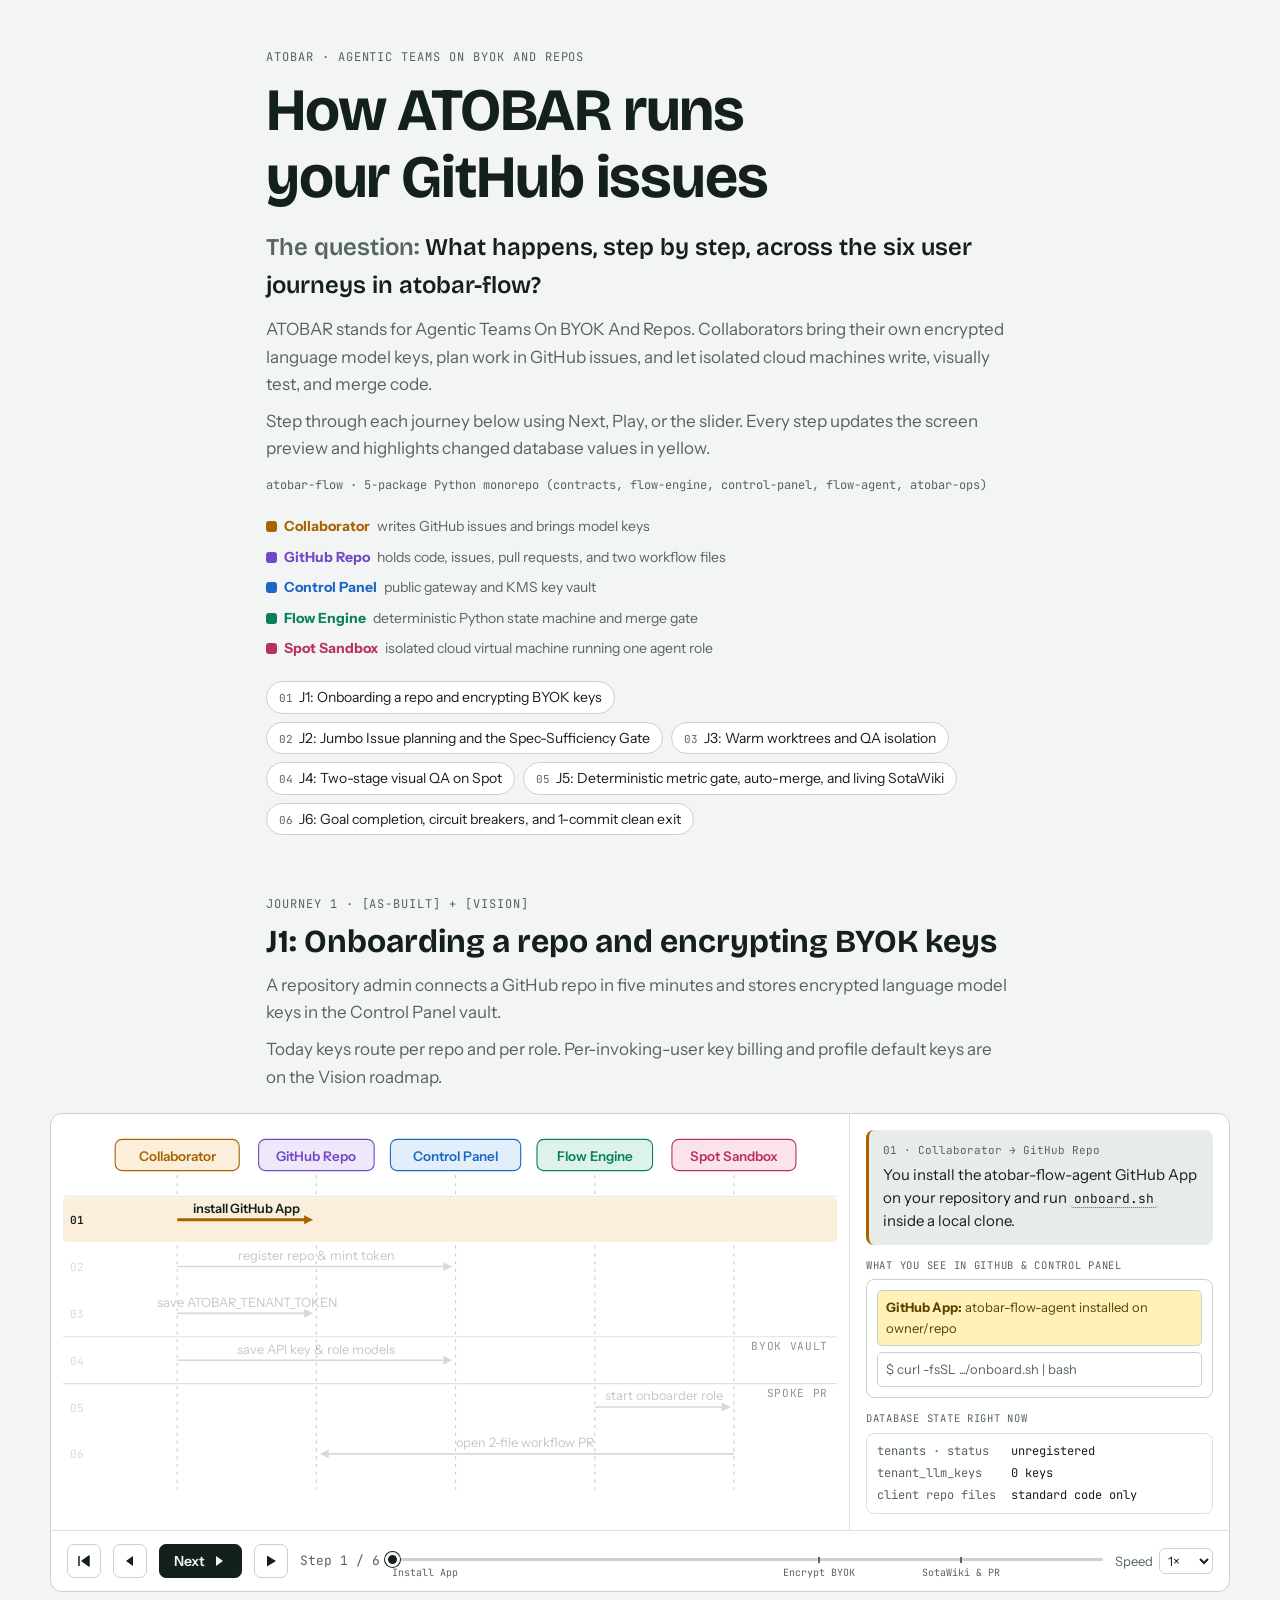
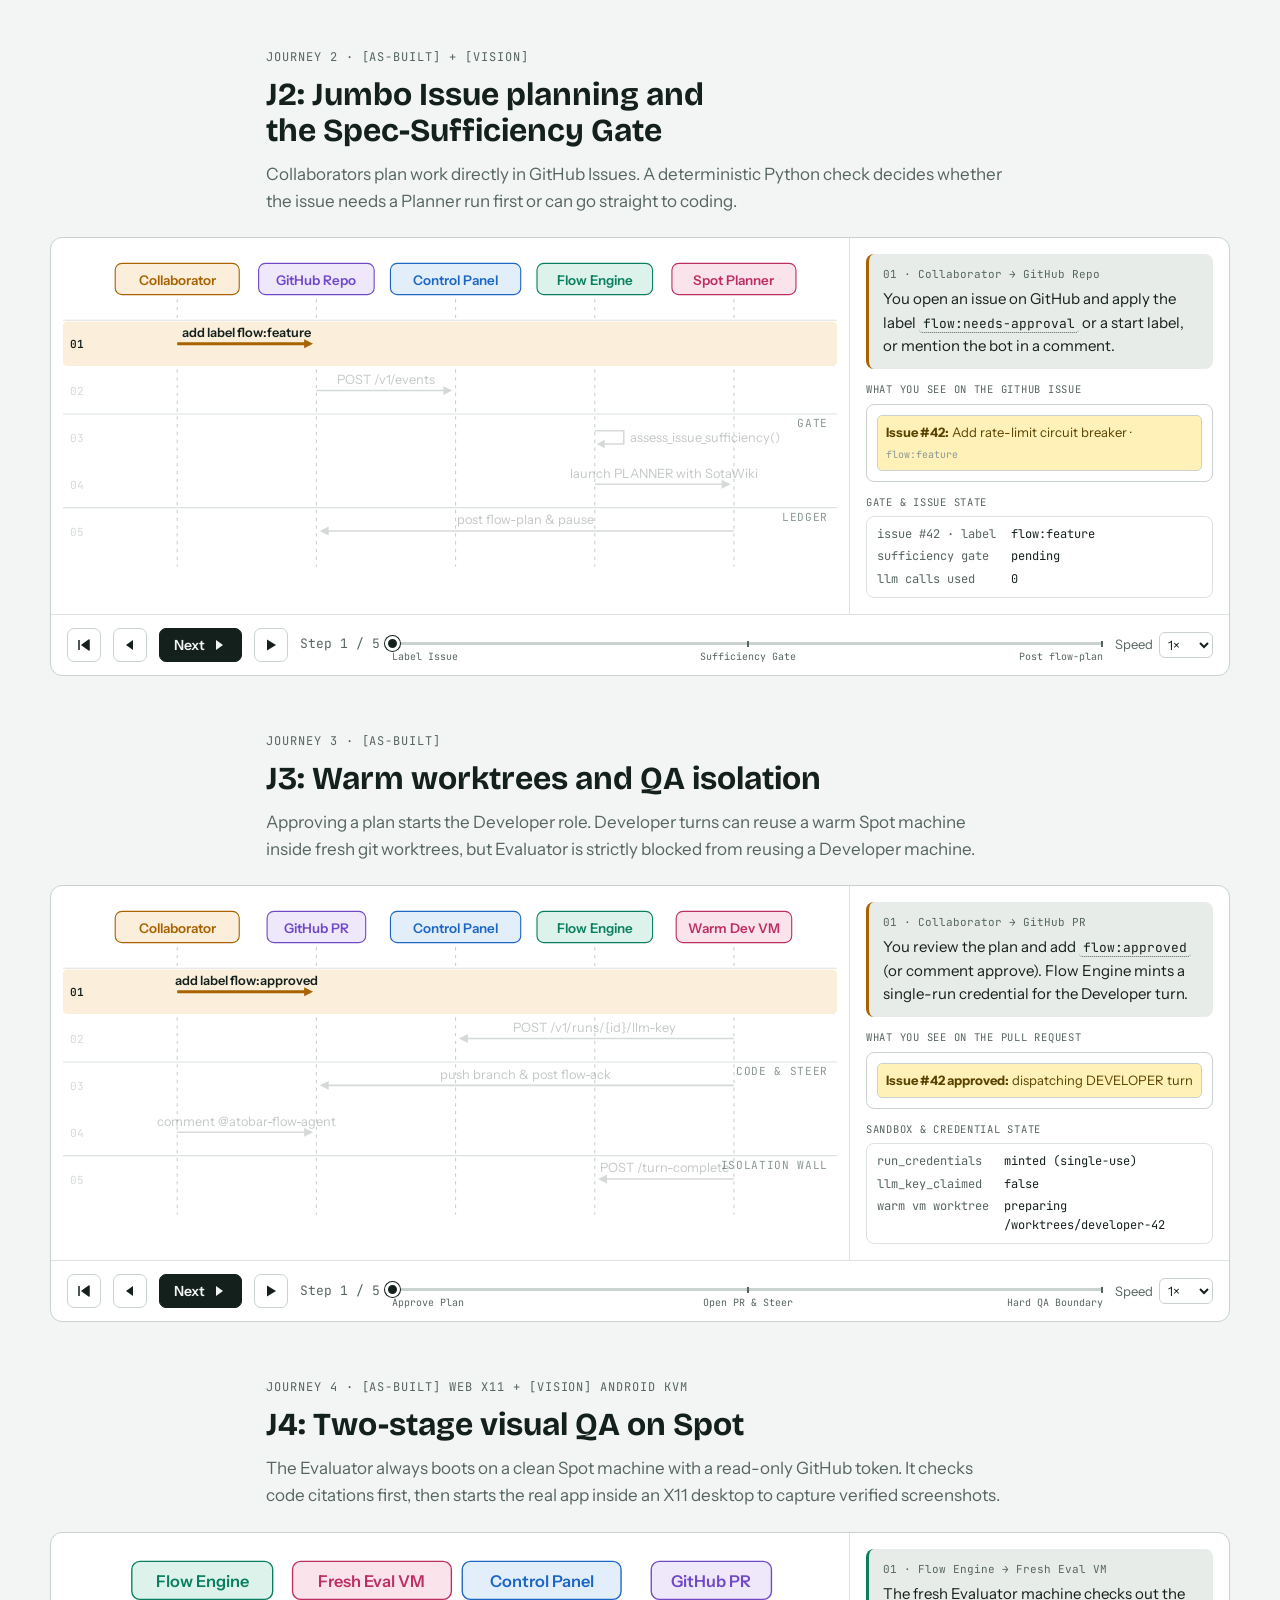
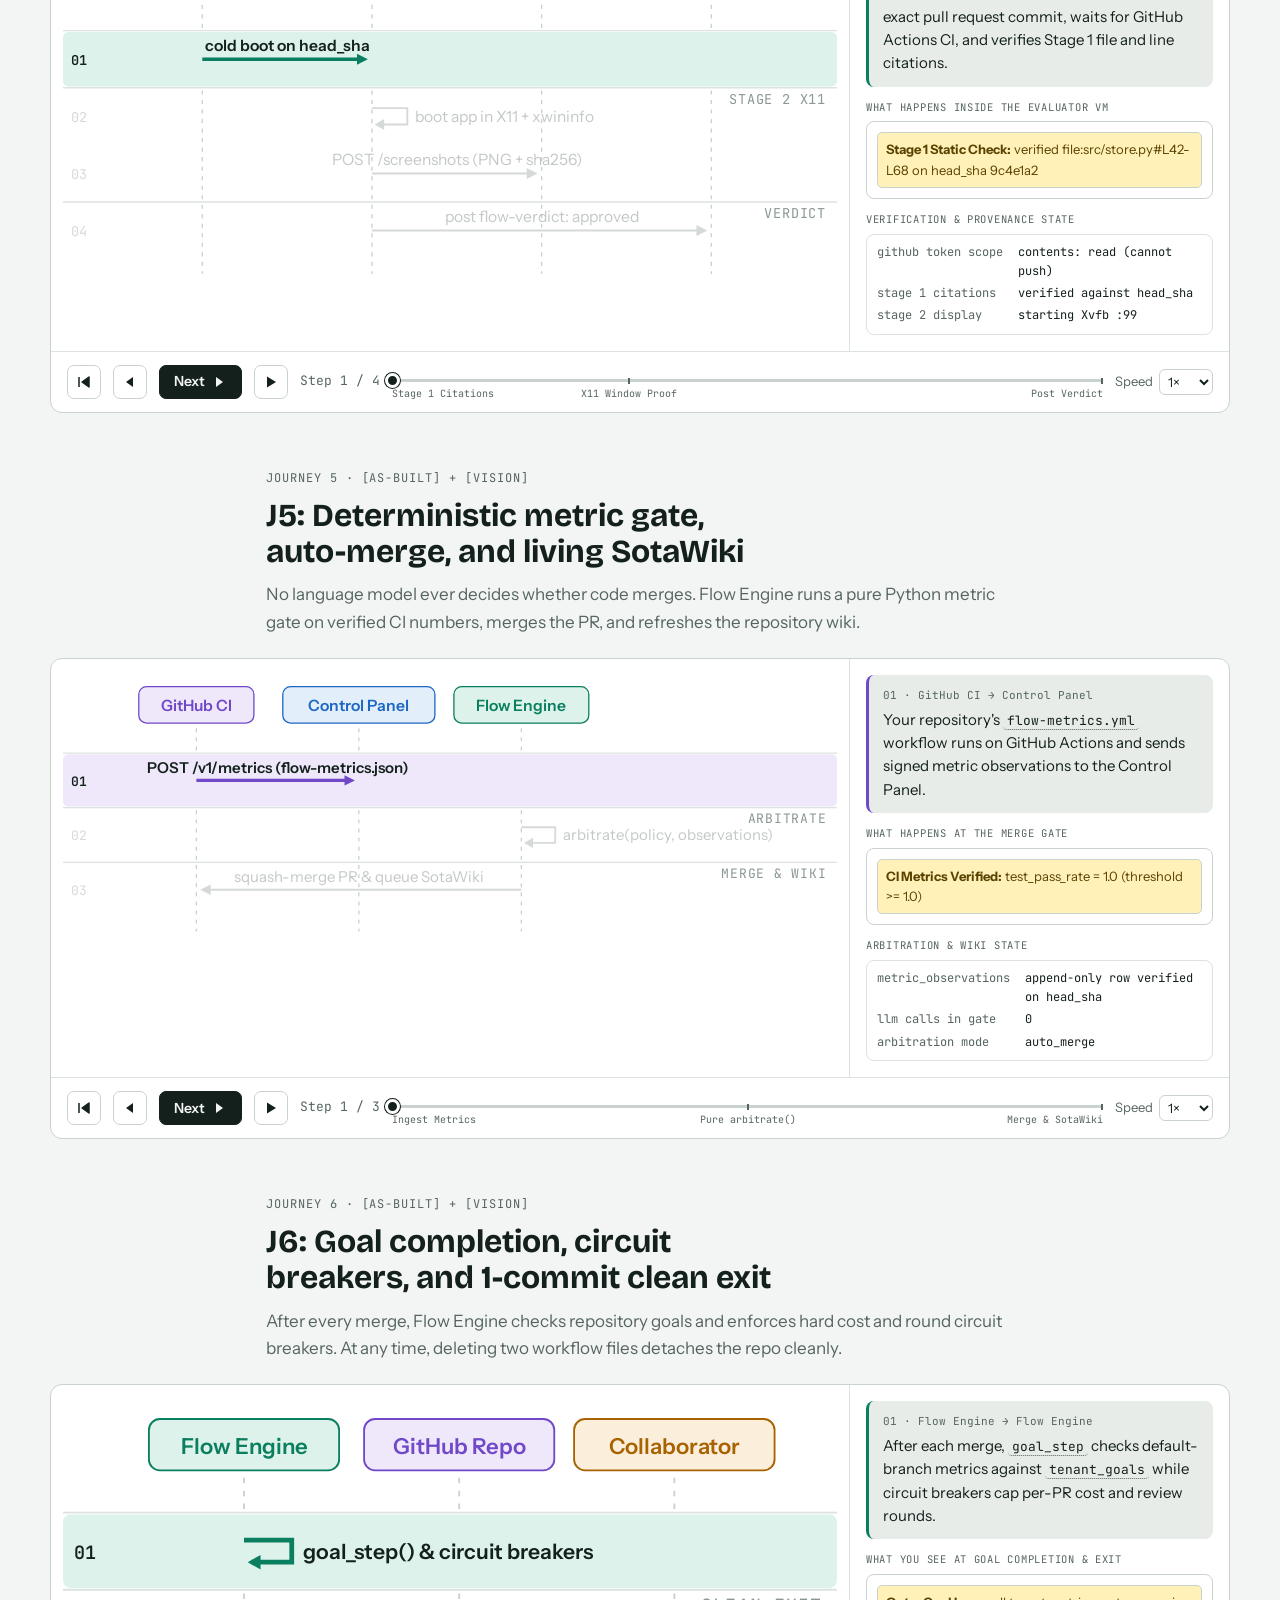
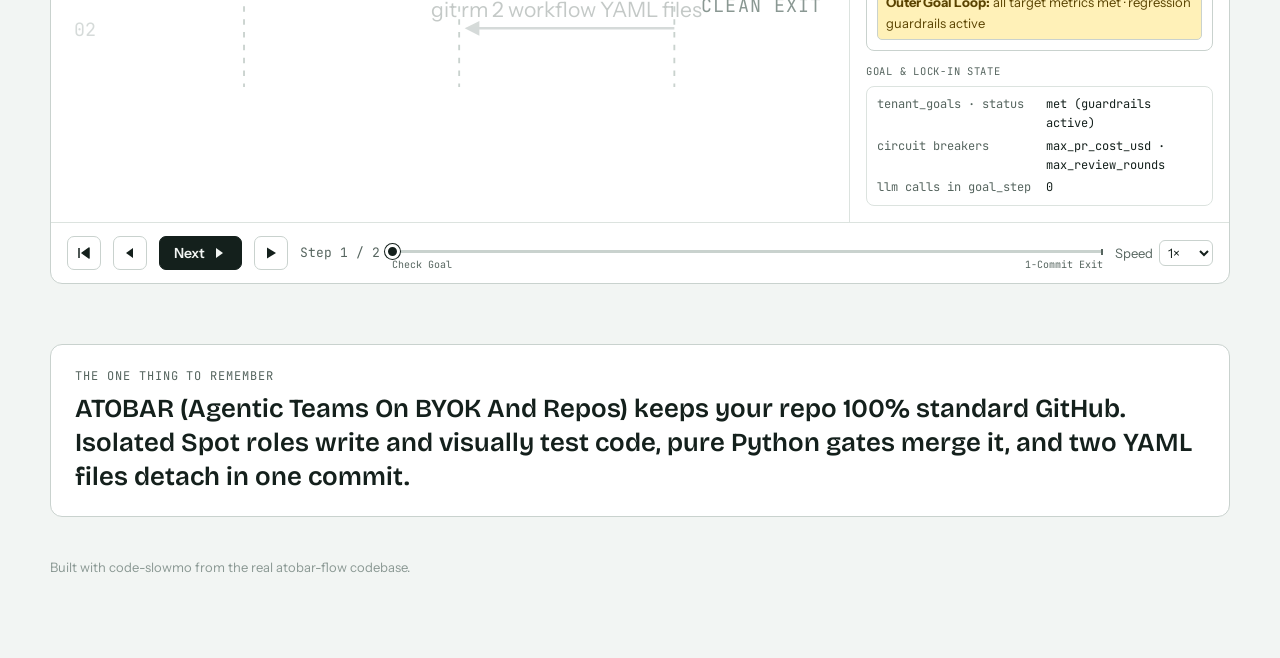
==== explainers/user-journeys.html @ e9f34e48 "Publish ATOBAR single-column website and interactive code-slowmo user journeys" ====
<!doctype html>
<html lang="en">
<head>
<meta charset="utf-8">
<meta name="viewport" content="width=device-width, initial-scale=1, viewport-fit=cover">
<title>How ATOBAR runs your GitHub issues</title>
<link rel="preconnect" href="https://fonts.googleapis.com">
<link rel="preconnect" href="https://fonts.gstatic.com" crossorigin>
<link rel="stylesheet" href="https://fonts.googleapis.com/css2?family=Bricolage+Grotesque:opsz,wght@12..96,600;12..96,700&family=Instrument+Sans:wght@400;500;600&family=JetBrains+Mono:wght@400;500&display=swap">
<style>
/* code-slowmo page template. Do not edit per page: pages are built from a JSON data file by scripts/build.py. */
:root{
  --bg:#F2F5F3; --surface:#FFFFFF; --surface-2:#E7ECE9; --line:#C9D2CE; --line-soft:#DCE3DF;
  --ink:#14201C; --muted:#56655F; --faint:#8A9893;
  --r1:#A86200; --r2:#7148C8; --r3:#1C66C4; --r4:#0A7F60; --r5:#BC2F63; --r0:#56655F;
  --r1-bg:#FBEFDC; --r2-bg:#EEE8FA; --r3-bg:#E3EEFB; --r4-bg:#DDF2EA; --r5-bg:#FAE3EB; --r0-bg:#E7ECE9;
  --hot:#FFF1B8; --hot-ink:#5A4300; --code-bg:#FAFBFA; --good:#0A7F60; --good-bg:#DDF2EA; --bad:#BC2F63; --bad-bg:#FAE3EB;
  --display:"Bricolage Grotesque", "Avenir Next", "Segoe UI", sans-serif;
  --sans:"Instrument Sans", -apple-system, "Segoe UI", Roboto, sans-serif;
  --mono:"JetBrains Mono", ui-monospace, "SF Mono", Menlo, Consolas, monospace;
  color-scheme: light;
}
@media (prefers-color-scheme: dark){
  :root:not([data-theme="light"]){
    --bg:#0E1412; --surface:#151D1A; --surface-2:#1C2622; --line:#2D3A35; --line-soft:#232E2A;
    --ink:#E2EAE6; --muted:#97A7A0; --faint:#6A7A74;
    --r1:#F0A23A; --r2:#A88BF2; --r3:#5EA3F3; --r4:#3DC79D; --r5:#F0729E; --r0:#97A7A0;
    --r1-bg:#33260F; --r2-bg:#261E3B; --r3-bg:#14263C; --r4-bg:#10302A; --r5-bg:#3A1826; --r0-bg:#1C2622;
    --hot:#4A3E0E; --hot-ink:#FFE38A; --code-bg:#121916; --good:#3DC79D; --good-bg:#10302A; --bad:#F0729E; --bad-bg:#3A1826;
    color-scheme: dark;
  }
}
:root[data-theme="dark"]{
  --bg:#0E1412; --surface:#151D1A; --surface-2:#1C2622; --line:#2D3A35; --line-soft:#232E2A;
  --ink:#E2EAE6; --muted:#97A7A0; --faint:#6A7A74;
  --r1:#F0A23A; --r2:#A88BF2; --r3:#5EA3F3; --r4:#3DC79D; --r5:#F0729E; --r0:#97A7A0;
  --r1-bg:#33260F; --r2-bg:#261E3B; --r3-bg:#14263C; --r4-bg:#10302A; --r5-bg:#3A1826; --r0-bg:#1C2622;
  --hot:#4A3E0E; --hot-ink:#FFE38A; --code-bg:#121916; --good:#3DC79D; --good-bg:#10302A; --bad:#F0729E; --bad-bg:#3A1826;
  color-scheme: dark;
}
*{box-sizing:border-box}
html,body{margin:0}
body{background:var(--bg); color:var(--ink); font-family:var(--sans); font-size:16px; line-height:1.6;
  padding-left:max(16px, env(safe-area-inset-left, 0px)); padding-right:max(16px, env(safe-area-inset-right, 0px)); padding-block:0 80px}
a{color:var(--r3)}
code{font-family:var(--mono); font-size:.86em; background:var(--surface-2); border-radius:4px; padding:0 4px}
code.term{border-bottom:1.5px dotted var(--muted); cursor:help}
h1,h2,h3,h4{font-family:var(--display); text-wrap:balance; margin:0; line-height:1.12}
h2{font-size:clamp(24px,3vw,32px); font-weight:700}
p{margin:0}
button{font:inherit; color:inherit}
:focus-visible{outline:2px solid var(--r3); outline-offset:2px}
[hidden]{display:none!important}
.col{max-width:68ch; margin-inline:auto}
.stage{max-width:1180px; margin-inline:auto}
section.sec{padding-block:52px 4px}
.eyebrow{font-family:var(--mono); font-size:12px; letter-spacing:.08em; text-transform:uppercase; color:var(--muted); margin-bottom:10px}
.lede{color:var(--muted); font-size:17px; margin-top:12px}
.lede p+p{margin-top:10px}

/* header */
header.top{padding-block:48px 8px}
h1{font-size:clamp(34px,6vw,60px); font-weight:700; letter-spacing:-.02em}
.question{font-family:var(--display); font-size:clamp(19px,2.4vw,24px); font-weight:600; margin-top:16px; color:var(--ink)}
.question::before{content:"The question: "; color:var(--muted); font-weight:600}
.subject{font-family:var(--mono); font-size:12px; color:var(--muted); margin-top:14px}
.legend{display:flex; flex-wrap:wrap; gap:8px 18px; margin-top:20px; font-size:14px}
.legend span{display:inline-flex; gap:7px; align-items:baseline}
.legend i{width:11px; height:11px; border-radius:3px; background:var(--c); transform:translateY(1px)}
.legend b{color:var(--c)} .legend em{font-style:normal; color:var(--muted)}
.toc{display:flex; flex-wrap:wrap; gap:8px; margin-top:22px}
.toc a{font-size:14px; text-decoration:none; color:var(--ink); border:1px solid var(--line); border-radius:999px; padding:4px 12px; background:var(--surface)}
.toc a:hover{border-color:var(--ink)}
.toc a span{font-family:var(--mono); font-size:11px; color:var(--muted); margin-right:6px}

/* role chips in prose: <span class="role" data-role="id">text</span> */
.role{font-weight:600; border-radius:4px; padding:0 4px; color:var(--c); background:var(--cbg)}

/* tooltip for explained code terms */
#tip{position:fixed; z-index:50; max-width:300px; background:var(--ink); color:var(--bg); font-size:13.5px; line-height:1.45; border-radius:8px; padding:8px 10px; pointer-events:none; box-shadow:0 6px 24px rgba(0,0,0,.2)}
#tip b{font-family:var(--mono); font-weight:500; display:block; font-size:12px; opacity:.75; margin-bottom:2px}

/* demo frame */
.demo{background:var(--surface); border:1px solid var(--line); border-radius:12px; margin-top:22px; overflow:hidden}
.demo-head{display:flex; flex-wrap:wrap; gap:10px 18px; align-items:center; justify-content:space-between; padding:10px 16px; border-bottom:1px solid var(--line-soft)}
.demo-head .t{font-family:var(--mono); font-size:12px; color:var(--muted)}
.seg{display:inline-flex; border:1px solid var(--line); border-radius:7px; overflow:hidden}
.seg button{background:none; border:0; padding:6px 12px; font-size:13px; cursor:pointer; color:var(--muted)}
.seg button[aria-pressed="true"]{background:var(--ink); color:var(--bg)}
.scroll-x{overflow-x:auto}

/* transport */
.transport{display:flex; flex-wrap:wrap; align-items:center; gap:8px 12px; padding:12px 16px; border-top:1px solid var(--line-soft)}
.tbtn{display:inline-grid; place-items:center; width:34px; height:34px; border:1px solid var(--line); border-radius:7px; background:var(--surface); cursor:pointer}
.tbtn:hover{border-color:var(--ink)}
.tbtn svg{width:16px; height:16px}
.tbtn.primary{background:var(--ink); color:var(--bg); border-color:var(--ink); width:auto; padding:0 14px; gap:6px; grid-auto-flow:column; font-size:14px; font-weight:600}
.count{font-family:var(--mono); font-size:13px; color:var(--muted); font-variant-numeric:tabular-nums; min-width:6em}
.scrub{position:relative; flex:1 1 220px; height:36px; min-width:160px}
.scrub input{position:absolute; inset:0; width:100%; margin:0; opacity:0; cursor:pointer; z-index:2}
.scrub .track{position:absolute; left:0; right:0; top:15px; height:3px; border-radius:2px; background:var(--line)}
.scrub .fill{position:absolute; left:0; top:15px; height:3px; border-radius:2px; background:var(--ink)}
.scrub .knob{position:absolute; top:9px; width:15px; height:15px; margin-left:-7px; border-radius:50%; background:var(--ink); border:3px solid var(--surface); box-shadow:0 0 0 1px var(--ink)}
.scrub input:focus-visible ~ .knob{box-shadow:0 0 0 3px var(--r3)}
.scrub .tick{position:absolute; top:22px; transform:translateX(-50%); font-family:var(--mono); font-size:10px; color:var(--muted); white-space:nowrap}
.scrub .tick::before{content:""; position:absolute; left:50%; top:-8px; width:2px; height:6px; background:var(--muted); margin-left:-1px}
.scrub .tick.first{transform:none} .scrub .tick.first::before{left:1px}
.scrub .tick.last{transform:translateX(-100%)} .scrub .tick.last::before{left:auto; right:0}
.speed{font-size:13px; color:var(--muted); display:flex; gap:6px; align-items:center}
.speed select{font:inherit; color:var(--ink); background:var(--surface); border:1px solid var(--line); border-radius:6px; padding:3px 4px}

/* side panels / narration */
.side{padding:16px; display:flex; flex-direction:column; gap:12px; min-width:0}
.side .k,.blk .k{font-family:var(--mono); font-size:10.5px; text-transform:uppercase; letter-spacing:.07em; color:var(--muted)}
.side h4{font-size:20px; font-weight:600}
.side p{font-size:15px; line-height:1.55}
.side .path{font-family:var(--mono); font-size:12px; color:var(--muted); word-break:break-all}
.side ul{margin:0; padding-left:18px; font-size:14px; color:var(--muted)}
.say{border-radius:8px; padding:12px 14px; background:var(--surface-2); font-size:15px; line-height:1.55; border-left:3px solid var(--c, var(--line))}
.say .stepn{font-family:var(--mono); font-size:11px; color:var(--muted); display:block; margin-bottom:4px}

/* screen (agent-written mini UI) and state readout */
.screen{border:1px solid var(--line); border-radius:8px; background:var(--surface); padding:10px; font-size:13px; overflow:auto}
.screen-label{font-family:var(--mono); font-size:10.5px; text-transform:uppercase; letter-spacing:.07em; color:var(--muted); margin-bottom:6px}
.scr-row{display:flex; gap:8px; align-items:stretch} .scr-col{display:flex; flex-direction:column; gap:6px; min-width:0}
.scr-box{border:1px solid var(--line); border-radius:5px; padding:6px 8px; background:var(--surface)}
.scr-muted{color:var(--muted)} .scr-hot{background:var(--hot); color:var(--hot-ink)} .scr-sel{box-shadow:0 0 0 2px var(--r3)}
.scr-ghost{opacity:.4; border-style:dashed} .scr-off{opacity:.45; filter:grayscale(1)} .scr-line{height:3px; border-radius:2px; background:var(--r3)}
.scr-tag{font-family:var(--mono); font-size:10px; color:var(--faint)}
.state{display:grid; grid-template-columns:auto minmax(0,1fr); gap:3px 12px; font-family:var(--mono); font-size:12px; border:1px solid var(--line-soft); border-radius:8px; padding:8px 10px; background:var(--surface)}
.state .sk{color:var(--muted)} .state .sv{word-break:break-word; border-radius:3px; padding:0 3px}
.chg{background:var(--hot); color:var(--hot-ink)}

/* glossary */
.gloss{display:grid; grid-template-columns:repeat(auto-fill,minmax(240px,1fr)); gap:12px; margin-top:22px}
.gcard{background:var(--surface); border:1px solid var(--line); border-radius:10px; padding:14px 16px; display:flex; flex-direction:column; gap:6px}
.gcard b{font-family:var(--display); font-size:18px; font-weight:600}
.gcard .code{font-family:var(--mono); font-size:12px; color:var(--muted)}
.gcard p{font-size:14.5px}
.gcard .ex{font-size:13.5px; color:var(--muted); border-top:1px dashed var(--line); padding-top:6px}

/* map */
.map-wrap{display:grid; grid-template-columns:minmax(0,1fr) 300px}
@media (max-width:900px){ .map-wrap{grid-template-columns:1fr} .map-wrap .side{border-top:1px solid var(--line-soft)} }
@media (min-width:901px){ .map-wrap .side{border-left:1px solid var(--line-soft)} }
.map{padding:12px; min-width:0}
.map svg{display:block; width:100%; min-width:620px; height:auto; font-family:var(--sans)}
.area rect{fill:var(--surface-2); stroke:var(--line)}
.area .al{font-family:var(--mono); font-size:11px; fill:var(--muted); letter-spacing:.05em; text-transform:uppercase}
.area .ab{font-family:var(--display); font-size:21px; font-weight:600; fill:var(--ink)}
.area .as{font-size:12.5px; fill:var(--muted)}
.mode-areas .area{cursor:pointer} .mode-areas .area:hover rect{stroke:var(--ink)}
.mode-parts .area .ab,.mode-parts .area .as{display:none} .mode-areas .area .al{display:none}
.mode-areas .part,.mode-areas .link{display:none} .mode-parts .alink{display:none}
.part{cursor:pointer}
.part rect{fill:var(--surface); stroke:var(--c); stroke-width:1.5}
.part text{fill:var(--ink); font-size:13px; font-weight:600}
.part text.s{fill:var(--muted); font-size:11px; font-weight:400; font-family:var(--mono)}
.part:hover rect,.part.on rect{fill:var(--cbg); stroke-width:2.5}
.link path{fill:none; stroke:var(--faint); stroke-width:1.4}
.link polygon{fill:var(--faint)}
.link text,.alink text{font-size:11px; fill:var(--muted); paint-order:stroke; stroke:var(--surface); stroke-width:4px; stroke-linejoin:round}
.alink text{font-size:12px; fill:var(--ink)}
.alink path{fill:none; stroke:var(--muted); stroke-width:1.8} .alink polygon{fill:var(--muted)}
.link.on path{stroke:var(--c); stroke-width:2.6} .link.on polygon{fill:var(--c)} .link.on text{fill:var(--ink); font-weight:600}
.dim .part:not(.on),.dim .link:not(.on){opacity:.2}
.badge circle{fill:var(--ink)} .badge text{fill:var(--bg); font-size:11px; font-weight:700; font-family:var(--mono)}

/* flow */
.flow-wrap{display:grid; grid-template-columns:minmax(0,1fr) 380px}
@media (max-width:1000px){ .flow-wrap{grid-template-columns:1fr} .flow-wrap .side{border-top:1px solid var(--line-soft)} }
@media (min-width:1001px){ .flow-wrap .side{border-left:1px solid var(--line-soft)} }
.flow{padding:12px; min-width:0}
.flow svg{display:block; width:100%; min-width:620px; height:auto; font-family:var(--sans)}
.lane-h rect{fill:var(--cbg); stroke:var(--c)} .lane-h text{font-size:12px; font-weight:600; fill:var(--c)}
.lifeline{stroke:var(--line); stroke-dasharray:3 4}
.msg{cursor:pointer}
.msg line,.msg path{stroke:var(--faint); stroke-width:1.4; fill:none} .msg polygon{fill:var(--faint)}
.msg text{font-size:11.5px; fill:var(--muted)} .msg .num{font-family:var(--mono); font-size:10px; fill:var(--faint)}
.msg .band{fill:transparent}
.msg.past line,.msg.past path{stroke:var(--muted)} .msg.past polygon{fill:var(--muted)} .msg.past text{fill:var(--ink)}
.msg.future{opacity:.35}
.msg.on line,.msg.on path{stroke:var(--c); stroke-width:2.6} .msg.on polygon{fill:var(--c)} .msg.on text{fill:var(--ink); font-weight:600} .msg.on .band{fill:var(--cbg)}
.phase{font-family:var(--mono); font-size:10px; fill:var(--faint); letter-spacing:.06em} .phase-line{stroke:var(--line-soft)}

/* trace */
.trace{display:grid; grid-template-columns:minmax(0,1.15fr) minmax(0,1fr)}
@media (max-width:1000px){ .trace{grid-template-columns:1fr} .codepane{border-bottom:1px solid var(--line-soft)} }
@media (min-width:1001px){ .codepane{border-right:1px solid var(--line-soft)} }
.codepane{min-width:0; display:flex; flex-direction:column}
.filetabs{display:flex; flex-wrap:wrap; gap:2px; padding:8px 8px 0; border-bottom:1px solid var(--line-soft); background:var(--surface-2)}
.filetab{font-family:var(--mono); font-size:11.5px; padding:6px 10px; border-radius:6px 6px 0 0; color:var(--muted); border:1px solid transparent; border-bottom:0; margin-bottom:-1px}
.filetab.on{background:var(--code-bg); color:var(--ink); border-color:var(--line-soft)}
.code{background:var(--code-bg); font-family:var(--mono); font-size:12.5px; line-height:1.65; overflow:auto; max-height:600px; padding-block:8px}
.ln{display:grid; grid-template-columns:22px 40px minmax(0,1fr); white-space:pre}
.ln .ar{color:var(--r3); text-align:center; font-size:11px} .ln .no{color:var(--faint); text-align:right; padding-right:12px; user-select:none} .ln .cd{padding-right:12px}
.ln.cur{background:var(--hot)} .ln.cur .cd{color:var(--hot-ink)} .ln.rng{background:color-mix(in srgb, var(--hot) 45%, transparent)}
.ln.dim .cd{opacity:.45}
.tk{color:var(--r2)} .ts{color:var(--r4)} .tc{color:var(--faint); font-style:italic} .tf{color:var(--r3)}
.callout{margin:4px 12px 8px 62px; font-family:var(--sans); font-size:14.5px; line-height:1.55; white-space:normal; background:var(--surface); border:1px solid var(--line); border-left:3px solid var(--r3); border-radius:6px; padding:10px 12px; color:var(--ink)}
.ask{margin-top:10px; padding-top:10px; border-top:1px dashed var(--line)}
.ask b{display:block; margin-bottom:8px}
.opts{display:flex; flex-wrap:wrap; gap:6px}
.opts button{border:1px solid var(--line); background:var(--surface-2); border-radius:6px; padding:5px 10px; font-size:13px; cursor:pointer}
.opts button:hover{border-color:var(--ink)}
.opts button.right{background:var(--good-bg); border-color:var(--good); color:var(--good)} .opts button.wrong{background:var(--bad-bg); border-color:var(--bad); color:var(--bad)}
.reveal{margin-top:8px; font-size:14px}
.statepane{display:flex; flex-direction:column; min-width:0}
.blk{padding:12px 16px; border-bottom:1px solid var(--line-soft); min-width:0}
.blk:last-child{border-bottom:0}
.blk .k{margin-bottom:8px; display:flex; justify-content:space-between; gap:8px}
.stack{display:flex; flex-direction:column-reverse; gap:3px}
.frame{font-family:var(--mono); font-size:12px; padding:4px 8px; border-radius:5px; border-left:3px solid var(--c); background:var(--surface-2); color:var(--muted); display:flex; justify-content:space-between; gap:8px}
.frame.top{background:var(--cbg); color:var(--ink); font-weight:500}
.frame small{color:var(--faint); font-size:10.5px; font-family:var(--sans); text-align:right}
.vars{display:grid; grid-template-columns:auto minmax(0,1fr); gap:3px 12px; font-family:var(--mono); font-size:12px}
.vars .vn{color:var(--muted); cursor:default} .vars .vv{word-break:break-word; border-radius:3px; padding:0 3px}
.log{font-family:var(--mono); font-size:11.5px; line-height:1.6; max-height:160px; overflow:auto; display:flex; flex-direction:column}
.log div{display:grid; grid-template-columns:auto minmax(0,1fr); gap:8px}
.log div span:first-child{color:var(--c); font-weight:500}
.log div.new{background:var(--hot); color:var(--hot-ink)}
.none{color:var(--faint); font-size:13px}
.example{font-family:var(--mono); font-size:10px; color:var(--r1); border:1px solid currentColor; border-radius:3px; padding:0 3px; margin-left:4px; vertical-align:1px; background:none}

/* compare */
.cmp{display:grid; grid-template-columns:1fr 1fr}
@media (max-width:760px){ .cmp{grid-template-columns:1fr} }
.cmp > div{padding:16px; display:flex; flex-direction:column; gap:12px; min-width:0}
.cmp > div + div{border-left:1px solid var(--line-soft)}
@media (max-width:760px){ .cmp > div + div{border-left:0; border-top:1px solid var(--line-soft)} }
.cmp h4{font-size:18px; font-weight:600}

/* text, custom, takeaway */
.prose{display:flex; flex-direction:column; gap:12px; margin-top:16px; font-size:16.5px}
.custom{margin-top:22px}
.takeaway{margin-top:56px; background:var(--surface); border:1px solid var(--line); border-radius:12px; padding:22px 24px}
.takeaway .eyebrow{margin-bottom:6px}
.takeaway p{font-family:var(--display); font-size:clamp(20px,2.6vw,26px); font-weight:600; line-height:1.3}
footer{margin-top:40px; font-size:13px; color:var(--faint)}
@media (prefers-reduced-motion: reduce){ *{transition:none!important; animation:none!important; scroll-behavior:auto!important} }
</style>
</head>
<body>
<div id="app"></div>
<div id="tip" hidden></div>
<script id="page-data" type="application/json">{"eyebrow": "ATOBAR · Agentic Teams On BYOK And Repos", "title": "How ATOBAR runs your GitHub issues", "question": "What happens, step by step, across the six user journeys in atobar-flow?", "intro": ["ATOBAR stands for Agentic Teams On BYOK And Repos. Collaborators bring their own encrypted language model keys, plan work in GitHub issues, and let isolated cloud machines write, visually test, and merge code.", "Step through each journey below using Next, Play, or the slider. Every step updates the screen preview and highlights changed database values in yellow."], "subject": "atobar-flow · 5-package Python monorepo (contracts, flow-engine, control-panel, flow-agent, atobar-ops)", "roles": [{"id": "human", "name": "Collaborator", "about": "writes GitHub issues and brings model keys"}, {"id": "github", "name": "GitHub Repo", "about": "holds code, issues, pull requests, and two workflow files"}, {"id": "cp", "name": "Control Panel", "about": "public gateway and KMS key vault"}, {"id": "fe", "name": "Flow Engine", "about": "deterministic Python state machine and merge gate"}, {"id": "spot", "name": "Spot Sandbox", "about": "isolated cloud virtual machine running one agent role"}], "terms": {"onboard.sh": "The five-minute setup script that connects a GitHub repository to atobar-flow.", "flow-trigger.yml": "The GitHub Actions workflow file in your repo that forwards issue labels and comments to atobar-flow.", "flow-metrics.yml": "The GitHub Actions workflow file in your repo that runs metric checks and sends numeric results to atobar-flow.", "ATOBAR_TENANT_TOKEN": "The secret token saved in your GitHub repo so its workflows can talk to the Control Panel.", "tenant_llm_keys": "The Control Panel database table that stores encrypted API keys.", "tenant_role_llm": "The Control Panel database table that maps each agent role to a model provider and model name.", "SotaWiki": "The living architecture wiki with a validated Mermaid diagram stored for each repository.", "assess_issue_sufficiency": "The deterministic Python function in flow-engine that checks if an issue is detailed enough to skip planning.", "flow-plan": "The structured markdown checklist comment that the Planner role posts on a GitHub issue.", "flow:needs-approval": "The GitHub label that pauses an issue until a human approves the plan.", "flow:approved": "The GitHub label a human adds to approve a plan and start the Developer role.", "prepare_role_worktree": "The sandbox function that creates a clean git folder for the next role on a warm machine.", "WARM_HANDOVER_FORBIDDEN_ROLES": "The rule in contracts that blocks Evaluator and Arbitrator from reusing a Developer machine.", "flow-ack": "The comment the Developer role posts on a pull request to report which review findings it fixed.", "flow-verdict": "The comment the Evaluator role posts on a pull request after running static and visual checks.", "xwininfo": "The Linux X11 tool that lists real open windows on the display server.", "arbitrate": "The pure Python function in contracts that checks if all business metrics pass before merging.", "loop_rounds": "The Flow Engine database table that records tokens, cost, and state for every agent turn.", "tenant_goals": "The Flow Engine database table that tracks repository metric goals and spend caps.", "goal_step": "The pure Python function in flow-engine that checks if all repository target metrics are met after a merge."}, "sections": [{"type": "flow", "id": "j1-onboarding", "eyebrow": "Journey 1 · [AS-BUILT] + [VISION]", "title": "J1: Onboarding a repo and encrypting BYOK keys", "intro": ["A repository admin connects a GitHub repo in five minutes and stores encrypted language model keys in the Control Panel vault.", "Today keys route per repo and per role. Per-invoking-user key billing and profile default keys are on the Vision roadmap."], "lanes": [{"id": "human", "name": "Collaborator", "role": "human"}, {"id": "gh", "name": "GitHub Repo", "role": "github"}, {"id": "cp", "name": "Control Panel", "role": "cp"}, {"id": "fe", "name": "Flow Engine", "role": "fe"}, {"id": "spot", "name": "Spot Sandbox", "role": "spot"}], "screenLabel": "What you see in GitHub & Control Panel", "stateLabel": "Database state right now", "steps": [{"phase": "setup", "tick": "Install App", "from": "human", "to": "gh", "label": "install GitHub App", "say": "You install the atobar-flow-agent GitHub App on your repository and run <code>onboard.sh<\/code> inside a local clone.", "screen": "<div class='scr-col'><div class='scr-box scr-hot'><b>GitHub App:<\/b> atobar-flow-agent installed on owner/repo<\/div><div class='scr-box scr-muted'>$ curl -fsSL .../onboard.sh | bash<\/div><\/div>", "state": {"tenants · status": "unregistered", "tenant_llm_keys": "0 keys", "client repo files": "standard code only"}}, {"from": "human", "to": "cp", "label": "register repo & mint token", "say": "You add the repository in the Control Panel. The Control Panel creates a tenant token and stores only its hash.", "screen": "<div class='scr-col'><div class='scr-box'><b>Control Panel:<\/b> owner/repo registered<\/div><div class='scr-box scr-hot'><b>Token minted:<\/b> atb_9f8a... (shown once)<\/div><\/div>", "state": {"tenants · status": "onboarding", "tenant_tokens · hash": "sha256:4b8e...", "tenant_llm_keys": "0 keys"}}, {"from": "human", "to": "gh", "label": "save ATOBAR_TENANT_TOKEN", "say": "The setup script saves <code>ATOBAR_TENANT_TOKEN<\/code> in your repository's GitHub Actions secrets.", "screen": "<div class='scr-col'><div class='scr-box scr-hot'><b>GitHub Secret saved:<\/b> ATOBAR_TENANT_TOKEN<\/div><\/div>", "state": {"tenants · status": "onboarding", "github secret": "ATOBAR_TENANT_TOKEN = set", "tenant_llm_keys": "0 keys"}}, {"phase": "byok vault", "tick": "Encrypt BYOK", "from": "human", "to": "cp", "label": "save API key & role models", "say": "You paste your provider key. The Control Panel encrypts it with AWS KMS and saves it in <code>tenant_llm_keys<\/code>, then maps roles in <code>tenant_role_llm<\/code>.", "screen": "<div class='scr-col'><div class='scr-box scr-hot'><b>KMS Vault:<\/b> claude &amp; gemini keys sealed (AES-GCM)<\/div><div class='scr-box'><b>Role routing:<\/b> developer &rarr; claude, evaluator &rarr; gemini<\/div><\/div>", "state": {"tenant_llm_keys": "sealed (AAD: tenant_id + provider)", "tenant_role_llm": "planner/dev: claude · eval: gemini", "vision roadmap": "user_llm_keys + invoking_user (J53)"}}, {"phase": "spoke pr", "tick": "SotaWiki & PR", "from": "fe", "to": "spot", "label": "start onboarder role", "say": "Flow Engine starts the onboarder role on a Spot machine. The onboarder scans your repo and builds the initial <code>SotaWiki<\/code> architecture diagram.", "screen": "<div class='scr-col'><div class='scr-box scr-hot'><b>Spot Onboarder:<\/b> validated Mermaid SotaWiki generated<\/div><\/div>", "state": {"repository_wikis · status": "ready (Mermaid validated)", "tenant_llm_keys": "sealed (AAD: tenant_id + provider)", "client repo files": "opening onboarding PR"}}, {"from": "spot", "to": "gh", "label": "open 2-file workflow PR", "say": "The onboarder opens a pull request adding <code>flow-trigger.yml<\/code> and <code>flow-metrics.yml<\/code>. Merging it finishes setup with zero lock-in.", "screen": "<div class='scr-col'><div class='scr-box scr-hot'><b>PR #1 Merged:<\/b> .github/workflows/flow-trigger.yml + flow-metrics.yml<\/div><\/div>", "state": {"tenants · status": "active", "repository_wikis · status": "ready (Mermaid validated)", "client repo files": "2 YAML workflows (0 SDK imports)"}}]}, {"type": "flow", "id": "j2-planning", "eyebrow": "Journey 2 · [AS-BUILT] + [VISION]", "title": "J2: Jumbo Issue planning and the Spec-Sufficiency Gate", "intro": ["Collaborators plan work directly in GitHub Issues. A deterministic Python check decides whether the issue needs a Planner run first or can go straight to coding."], "lanes": [{"id": "human", "name": "Collaborator", "role": "human"}, {"id": "gh", "name": "GitHub Repo", "role": "github"}, {"id": "cp", "name": "Control Panel", "role": "cp"}, {"id": "fe", "name": "Flow Engine", "role": "fe"}, {"id": "spot", "name": "Spot Planner", "role": "spot"}], "screenLabel": "What you see on the GitHub Issue", "stateLabel": "Gate & issue state", "steps": [{"phase": "trigger", "tick": "Label Issue", "from": "human", "to": "gh", "label": "add label flow:feature", "say": "You open an issue on GitHub and apply the label <code>flow:needs-approval<\/code> or a start label, or mention the bot in a comment.", "screen": "<div class='scr-col'><div class='scr-box scr-hot'><b>Issue #42:<\/b> Add rate-limit circuit breaker · <span class='scr-tag'>flow:feature<\/span><\/div><\/div>", "state": {"issue #42 · label": "flow:feature", "sufficiency gate": "pending", "llm calls used": "0"}}, {"from": "gh", "to": "cp", "label": "POST /v1/events", "say": "The workflow <code>flow-trigger.yml<\/code> forwards the signed event to the Control Panel, which verifies the token and sends it to Flow Engine.", "screen": "<div class='scr-col'><div class='scr-box'><b>Webhook ingress:<\/b> POST /v1/events verified<\/div><\/div>", "state": {"conductor_events": "deduplicated event_id recorded", "sufficiency gate": "running", "llm calls used": "0"}}, {"phase": "gate", "tick": "Sufficiency Gate", "from": "fe", "to": "fe", "label": "assess_issue_sufficiency()", "say": "Flow Engine runs <code>assess_issue_sufficiency<\/code> in pure Python. Concrete specs with file targets go straight to Developer; broad specs route to Planner.", "screen": "<div class='scr-col'><div class='scr-box scr-hot'><b>Spec-Sufficiency Gate (0 LLM):<\/b> Broad spec detected &rarr; route to PLANNER<\/div><\/div>", "state": {"sufficiency gate": "needs_plan (broad scope)", "next role": "planner", "llm calls used": "0"}}, {"from": "fe", "to": "spot", "label": "launch PLANNER with SotaWiki", "say": "Flow Engine starts the Planner role on a Spot machine and injects the repository's <code>SotaWiki<\/code> architecture map so the agent knows the module layout.", "screen": "<div class='scr-col'><div class='scr-box'><b>Spot Planner running:<\/b> reading SotaWiki &amp; repo tree (read-only)<\/div><\/div>", "state": {"active role": "planner (read-only worktree)", "context loaded": "SotaWiki + TenantManifest", "llm calls used": "1 planning turn"}}, {"phase": "ledger", "tick": "Post flow-plan", "from": "spot", "to": "gh", "label": "post flow-plan & pause", "say": "The Planner posts a <code>flow-plan<\/code> checklist comment naming the target files and acceptance criteria, then sets <code>flow:needs-approval<\/code> for human review.", "screen": "<div class='scr-col'><div class='scr-box scr-hot'><b>Comment by bot:<\/b> flow-plan Task Ledger (3 work packages)<\/div><div class='scr-box'><b>Label updated:<\/b> <span class='scr-tag'>flow:needs-approval<\/span><\/div><\/div>", "state": {"issue #42 · label": "flow:needs-approval", "pinned comment": "flow-plan Task Ledger posted", "vision roadmap": "venture_jumbo_links across repos"}}]}, {"type": "flow", "id": "j3-execution", "eyebrow": "Journey 3 · [AS-BUILT]", "title": "J3: Warm worktrees and QA isolation", "intro": ["Approving a plan starts the Developer role. Developer turns can reuse a warm Spot machine inside fresh git worktrees, but Evaluator is strictly blocked from reusing a Developer machine."], "lanes": [{"id": "human", "name": "Collaborator", "role": "human"}, {"id": "gh", "name": "GitHub PR", "role": "github"}, {"id": "cp", "name": "Control Panel", "role": "cp"}, {"id": "fe", "name": "Flow Engine", "role": "fe"}, {"id": "spot", "name": "Warm Dev VM", "role": "spot"}], "screenLabel": "What you see on the Pull Request", "stateLabel": "Sandbox & credential state", "steps": [{"phase": "approve", "tick": "Approve Plan", "from": "human", "to": "gh", "label": "add label flow:approved", "say": "You review the plan and add <code>flow:approved<\/code> (or comment approve). Flow Engine mints a single-run credential for the Developer turn.", "screen": "<div class='scr-col'><div class='scr-box scr-hot'><b>Issue #42 approved:<\/b> dispatching DEVELOPER turn<\/div><\/div>", "state": {"run_credentials": "minted (single-use)", "llm_key_claimed": "false", "warm vm worktree": "preparing /worktrees/developer-42"}}, {"from": "spot", "to": "cp", "label": "POST /v1/runs/{id}/llm-key", "say": "The Spot machine claims its decrypted model key once, binding the credential to its cloud instance ID so no other machine can reuse it.", "screen": "<div class='scr-col'><div class='scr-box'><b>KMS Key Claimed:<\/b> bound to EC2 X-Instance-ID i-0a9f...<\/div><\/div>", "state": {"run_credentials": "bound to instance i-0a9f...", "llm_key_claimed": "true (single-use locked)", "warm vm worktree": "/worktrees/developer-42 active"}}, {"phase": "code & steer", "tick": "Open PR & Steer", "from": "spot", "to": "gh", "label": "push branch & post flow-ack", "say": "The Developer writes tests first, implements the change, opens a pull request, and posts a <code>flow-ack<\/code> summary while streaming live telemetry.", "screen": "<div class='scr-col'><div class='scr-box scr-hot'><b>PR #48 Opened:<\/b> feat: add circuit breaker · flow-ack posted<\/div><\/div>", "state": {"pr #48 · head_sha": "9c4e1a2", "loop_rounds · role": "developer (round 1)", "telemetry comment": "streaming tool calls & spend"}}, {"from": "human", "to": "gh", "label": "comment @atobar-flow-agent", "say": "You can steer an active or paused pull request at any time in plain English by commenting to the agent on the PR thread.", "screen": "<div class='scr-col'><div class='scr-box scr-hot'><b>You commented:<\/b> @atobar-flow-agent use exponential jitter in store.py<\/div><\/div>", "state": {"pr #48 · steering": "human directive queued", "warm handover": "prepare_role_worktree() reuses warm VM", "next role after dev": "evaluator"}}, {"phase": "isolation wall", "tick": "Hard QA Boundary", "from": "spot", "to": "fe", "label": "POST /turn-complete", "say": "When the Developer finishes, Flow Engine checks <code>WARM_HANDOVER_FORBIDDEN_ROLES<\/code>. Because the next role is Evaluator, it orders the Developer machine to shut down.", "screen": "<div class='scr-col'><div class='scr-box scr-hot'><b>Zero-Trust Guard:<\/b> WARM_HANDOVER_FORBIDDEN_ROLES = {evaluator, arbitrator} &rarr; terminate Dev VM<\/div><\/div>", "state": {"warm dev vm action": "terminate (handover forbidden)", "evaluator vm": "launching fresh cold Spot VM", "evaluator token": "contents: read only"}}]}, {"type": "flow", "id": "j4-visual-qa", "eyebrow": "Journey 4 · [AS-BUILT] Web X11 + [VISION] Android KVM", "title": "J4: Two-stage visual QA on Spot", "intro": ["The Evaluator always boots on a clean Spot machine with a read-only GitHub token. It checks code citations first, then starts the real app inside an X11 desktop to capture verified screenshots."], "lanes": [{"id": "fe", "name": "Flow Engine", "role": "fe"}, {"id": "eval", "name": "Fresh Eval VM", "role": "spot"}, {"id": "cp", "name": "Control Panel", "role": "cp"}, {"id": "gh", "name": "GitHub PR", "role": "github"}], "screenLabel": "What happens inside the Evaluator VM", "stateLabel": "Verification & provenance state", "steps": [{"phase": "stage 1", "tick": "Stage 1 Citations", "from": "fe", "to": "eval", "label": "cold boot on head_sha", "say": "The fresh Evaluator machine checks out the exact pull request commit, waits for GitHub Actions CI, and verifies Stage 1 file and line citations.", "screen": "<div class='scr-col'><div class='scr-box scr-hot'><b>Stage 1 Static Check:<\/b> verified file:src/store.py#L42-L68 on head_sha 9c4e1a2<\/div><\/div>", "state": {"github token scope": "contents: read (cannot push)", "stage 1 citations": "verified against head_sha", "stage 2 display": "starting Xvfb :99"}}, {"phase": "stage 2 x11", "tick": "X11 Window Proof", "from": "eval", "to": "eval", "label": "boot app in X11 + xwininfo", "say": "In Stage 2, the Evaluator starts the app inside X11. It runs <code>xwininfo<\/code> and process checks to prove a real window is open.", "screen": "<div class='scr-col'><div class='scr-box scr-hot'><b>X11 Display :99:<\/b> Chromium window 1440x900 verified via xwininfo &amp; ps<\/div><\/div>", "state": {"image profile": "web-x11-arm64 [AS-BUILT]", "x11_windows": "0x400001 Chromium 1440x900", "vision profile": "android-studio-kvm-x86 [VISION]"}}, {"from": "eval", "to": "cp", "label": "POST /screenshots (PNG + sha256)", "say": "The Evaluator uploads encrypted PNG screenshots tagged with their SHA-256 digest, window list, and data mode to the Control Panel.", "screen": "<div class='scr-col'><div class='scr-box'><b>Uploaded PNG:<\/b> sha256:e3b0c4... · data_mode: live<\/div><\/div>", "state": {"screenshot storage": "AES-GCM encrypted on CP volume", "provenance digest": "sha256:e3b0c442...", "data_mode": "live"}}, {"phase": "verdict", "tick": "Post Verdict", "from": "eval", "to": "gh", "label": "post flow-verdict: approved", "say": "Once static and visual checks pass, the Evaluator posts the <code>flow-verdict<\/code> comment with embedded screenshots and marks the check run green.", "screen": "<div class='scr-col'><div class='scr-box scr-hot'><b>PR #48 Verdict:<\/b> flow-verdict: approved (with live X11 screenshot proof)<\/div><\/div>", "state": {"flow-verdict": "approved (head_sha 9c4e1a2)", "flow/eval check run": "success", "open disputes": "0"}}]}, {"type": "flow", "id": "j5-arbitration", "eyebrow": "Journey 5 · [AS-BUILT] + [VISION]", "title": "J5: Deterministic metric gate, auto-merge, and living SotaWiki", "intro": ["No language model ever decides whether code merges. Flow Engine runs a pure Python metric gate on verified CI numbers, merges the PR, and refreshes the repository wiki."], "lanes": [{"id": "gh", "name": "GitHub CI", "role": "github"}, {"id": "cp", "name": "Control Panel", "role": "cp"}, {"id": "fe", "name": "Flow Engine", "role": "fe"}], "screenLabel": "What happens at the merge gate", "stateLabel": "Arbitration & wiki state", "steps": [{"phase": "metrics", "tick": "Ingest Metrics", "from": "gh", "to": "cp", "label": "POST /v1/metrics (flow-metrics.json)", "say": "Your repository's <code>flow-metrics.yml<\/code> workflow runs on GitHub Actions and sends signed metric observations to the Control Panel.", "screen": "<div class='scr-col'><div class='scr-box scr-hot'><b>CI Metrics Verified:<\/b> test_pass_rate = 1.0 (threshold &gt;= 1.0)<\/div><\/div>", "state": {"metric_observations": "append-only row verified on head_sha", "llm calls in gate": "0", "arbitration mode": "auto_merge"}}, {"phase": "arbitrate", "tick": "Pure arbitrate()", "from": "fe", "to": "fe", "label": "arbitrate(policy, observations)", "say": "Flow Engine runs the pure Python function <code>arbitrate<\/code> to compare every metric observation against the tenant policy and record turn spend in <code>loop_rounds<\/code>.", "screen": "<div class='scr-col'><div class='scr-box scr-hot'><b>Pure Python Arbitrator:<\/b> all required metrics &amp; guardrails passed<\/div><\/div>", "state": {"arbitration_decisions": "passed = true (0 LLM imports)", "loop_rounds · cost_usd": "recorded per turn [AS-BUILT]", "vision ledger": "Fiscal Share + Architectural Yield [VISION]"}}, {"phase": "merge & wiki", "tick": "Merge & SotaWiki", "from": "fe", "to": "gh", "label": "squash-merge PR & queue SotaWiki", "say": "Under auto-merge mode, Flow Engine squash-merges the pull request and increments the merge counter on <code>SotaWiki<\/code> so the architecture diagram stays current.", "screen": "<div class='scr-col'><div class='scr-box scr-hot'><b>PR #48 Squash-Merged:<\/b> SotaWiki refresh queued after N merges<\/div><\/div>", "state": {"pr #48 · state": "merged to main", "repository_wikis": "merges_since_refresh += 1 (coalesced)", "issue #42 · label": "flow:shipped"}}]}, {"type": "flow", "id": "j6-sunset", "eyebrow": "Journey 6 · [AS-BUILT] + [VISION]", "title": "J6: Goal completion, circuit breakers, and 1-commit clean exit", "intro": ["After every merge, Flow Engine checks repository goals and enforces hard cost and round circuit breakers. At any time, deleting two workflow files detaches the repo cleanly."], "lanes": [{"id": "fe", "name": "Flow Engine", "role": "fe"}, {"id": "gh", "name": "GitHub Repo", "role": "github"}, {"id": "human", "name": "Collaborator", "role": "human"}], "screenLabel": "What you see at goal completion & exit", "stateLabel": "Goal & lock-in state", "steps": [{"phase": "goal loop", "tick": "Check Goal", "from": "fe", "to": "fe", "label": "goal_step() & circuit breakers", "say": "After each merge, <code>goal_step<\/code> checks default-branch metrics against <code>tenant_goals<\/code> while circuit breakers cap per-PR cost and review rounds.", "screen": "<div class='scr-col'><div class='scr-box scr-hot'><b>Outer Goal Loop:<\/b> all target metrics met · regression guardrails active<\/div><\/div>", "state": {"tenant_goals · status": "met (guardrails active)", "circuit breakers": "max_pr_cost_usd · max_review_rounds", "llm calls in goal_step": "0"}}, {"phase": "clean exit", "tick": "1-Commit Exit", "from": "human", "to": "gh", "label": "git rm 2 workflow YAML files", "say": "When you hand off or sunset a repository, you delete <code>flow-trigger.yml<\/code> and <code>flow-metrics.yml<\/code> in one commit. Zero lock-in remains.", "screen": "<div class='scr-col'><div class='scr-box scr-hot'><b>1-Commit Clean Exit:<\/b> git rm .github/workflows/flow-trigger.yml flow-metrics.yml<\/div><\/div>", "state": {"client repo workflows": "removed in 1 commit", "runtime sdk imports": "0 (100% standalone repo)", "vendor lock-in": "none"}}]}], "takeaway": "ATOBAR (Agentic Teams On BYOK And Repos) keeps your repo 100% standard GitHub. Isolated Spot roles write and visually test code, pure Python gates merge it, and two YAML files detach in one commit.", "footer": "Built with code-slowmo from the real atobar-flow codebase."}</script>
<script>
(() => {
const P = JSON.parse(document.getElementById("page-data").textContent);
const NS = "http://www.w3.org/2000/svg";
const $ = (s, r=document) => r.querySelector(s);
const SVGT = new Set(["svg","g","rect","text","path","line","circle","polygon","tspan"]);
function el(tag, attrs={}, parent, text){
  const e = SVGT.has(tag) ? document.createElementNS(NS, tag) : document.createElement(tag);
  for (const k in attrs) if (attrs[k] != null) e.setAttribute(k, attrs[k]);
  if (text != null) e.textContent = text;
  if (parent) parent.appendChild(e);
  return e;
}
const esc = s => String(s ?? "").replace(/&/g,"&amp;").replace(/</g,"&lt;").replace(/>/g,"&gt;").replace(/"/g,"&quot;");

/* ── roles: up to 5 named colors, fixed for the whole page ── */
const ROLES = {}; (P.roles||[]).forEach((r,i) => ROLES[r.id] = { ...r, n: i+1 });
const rc = id => ROLES[id] ? `var(--r${ROLES[id].n})` : "var(--r0)";
const rbg = id => ROLES[id] ? `var(--r${ROLES[id].n}-bg)` : "var(--r0-bg)";
const roleStyle = id => `--c:${rc(id)};--cbg:${rbg(id)}`;

/* ── prose: authors write a tiny HTML subset; code terms get hover explanations ── */
const TERMS = P.terms || {};
function prose(html){
  if (html == null) return "";
  let s = String(html);
  s = s.replace(/<span class="role" data-role="([\w-]+)">/g, (m,id) => `<span class="role" style="${roleStyle(id)}">`);
  s = s.replace(/<code>([\s\S]*?)<\/code>/g, (m, inner) => {
    const key = inner.replace(/<[^>]+>/g,"").replace(/&lt;/g,"<").replace(/&gt;/g,">").replace(/&amp;/g,"&");
    const t = TERMS[key];
    return t ? `<code class="term" tabindex="0" data-term="${esc(key)}">${inner}</code>` : m;
  });
  return s;
}
const tip = $("#tip");
function showTip(target){
  const key = target.dataset.term; if (!key || !TERMS[key]) return;
  tip.innerHTML = `<b>${esc(key)}</b>${esc(TERMS[key])}`; tip.hidden = false;
  const r = target.getBoundingClientRect(), tw = tip.offsetWidth, th = tip.offsetHeight;
  let x = Math.min(window.innerWidth - tw - 8, Math.max(8, r.left));
  let y = r.bottom + 8; if (y + th > window.innerHeight - 8) y = r.top - th - 8;
  tip.style.left = x + "px"; tip.style.top = y + "px";
}
document.addEventListener("mouseover", e => { const t = e.target.closest?.("code.term"); if (t) showTip(t); });
document.addEventListener("mouseout", e => { if (e.target.closest?.("code.term")) tip.hidden = true; });
document.addEventListener("focusin", e => { if (e.target.matches?.("code.term")) showTip(e.target); });
document.addEventListener("focusout", e => { if (e.target.matches?.("code.term")) tip.hidden = true; });
window.addEventListener("scroll", () => { tip.hidden = true; }, { passive:true });

/* ── shared step player ── */
const ICON = {
  first:'<svg viewBox="0 0 16 16"><path d="M3 3v10M13 3L6 8l7 5z" fill="currentColor" stroke="currentColor" stroke-width="1.5" stroke-linejoin="round"/></svg>',
  prev:'<svg viewBox="0 0 16 16"><path d="M11 3L4 8l7 5z" fill="currentColor"/></svg>',
  next:'<svg viewBox="0 0 16 16"><path d="M5 3l7 5-7 5z" fill="currentColor"/></svg>',
  play:'<svg viewBox="0 0 16 16"><path d="M4 2.5l9 5.5-9 5.5z" fill="currentColor"/></svg>',
  pause:'<svg viewBox="0 0 16 16"><path d="M4 3h3v10H4zM9 3h3v10H9z" fill="currentColor"/></svg>'
};
let activePlayer = null;
const players = {};
function makePlayer(mount, { count, render, ticks = {}, key }){
  let i = 0, timer = null, speed = 1;
  mount.innerHTML = `<div class="transport">
    <button class="tbtn" data-a="first" aria-label="Back to the first step">${ICON.first}</button>
    <button class="tbtn" data-a="prev" aria-label="Previous step">${ICON.prev}</button>
    <button class="tbtn primary" data-a="next" aria-label="Next step">Next ${ICON.next}</button>
    <button class="tbtn" data-a="play" aria-label="Play">${ICON.play}</button>
    <span class="count"></span>
    <div class="scrub"><div class="track"></div><div class="fill"></div><div class="ticks"></div><div class="knob"></div>
      <input type="range" min="0" max="${Math.max(0,count-1)}" value="0" aria-label="Jump to a step"></div>
    <label class="speed">Speed <select aria-label="Playback speed"><option value="0.5">0.5×</option><option value="1" selected>1×</option><option value="2">2×</option></select></label>
  </div>`;
  const q = s => mount.querySelector(s);
  const range = q("input"), fill = q(".fill"), knob = q(".knob"), cnt = q(".count"), playBtn = q('[data-a="play"]');
  Object.entries(ticks).forEach(([at, label]) => {
    const t = el("span", { class:"tick" }, q(".ticks"), label);
    t.style.left = (count > 1 ? at/(count-1)*100 : 0) + "%";
    if (+at === 0) t.classList.add("first"); if (+at === count-1) t.classList.add("last");
  });
  const pct = () => (count > 1 ? i/(count-1)*100 : 0) + "%";
  function go(n, fromUser = true){
    i = Math.max(0, Math.min(count-1, n));
    range.value = i; fill.style.width = pct(); knob.style.left = pct();
    cnt.textContent = `Step ${i+1} / ${count}`;
    render(i);
    if (key && fromUser) { try { history.replaceState(null, "", "#" + key + "-" + (i+1)); } catch(e){} }
    if (i === count-1) stop();
  }
  function stop(){ clearInterval(timer); timer = null; playBtn.innerHTML = ICON.play; playBtn.setAttribute("aria-label","Play"); }
  function play(){
    if (timer) return stop();
    if (i === count-1) go(0);
    playBtn.innerHTML = ICON.pause; playBtn.setAttribute("aria-label","Pause");
    timer = setInterval(() => go(i+1), 2200/speed);
  }
  mount.addEventListener("click", e => {
    const a = e.target.closest("[data-a]")?.dataset.a; if (!a) return;
    activePlayer = api;
    if (a==="first"){ stop(); go(0); } if (a==="prev"){ stop(); go(i-1); }
    if (a==="next"){ stop(); go(i+1); } if (a==="play") play();
  });
  range.addEventListener("input", () => { stop(); activePlayer = api; go(+range.value); });
  q("select").addEventListener("change", e => { speed = +e.target.value; if (timer){ stop(); play(); } });
  const api = { go, stop, play, get i(){ return i; } };
  mount.closest(".demo")?.addEventListener("pointerdown", () => { activePlayer = api; });
  if (key) players[key] = api;
  go(0, false);
  return api;
}
document.addEventListener("keydown", e => {
  if (!activePlayer || e.target.closest("input,select,textarea")) return;
  if (e.key==="ArrowRight"){ e.preventDefault(); activePlayer.stop(); activePlayer.go(activePlayer.i+1); }
  if (e.key==="ArrowLeft"){ e.preventDefault(); activePlayer.stop(); activePlayer.go(activePlayer.i-1); }
  if (e.key===" " && !e.target.closest("button")){ e.preventDefault(); activePlayer.play(); }
  if (e.key==="Home"){ e.preventDefault(); activePlayer.stop(); activePlayer.go(0); }
});

/* ── state readout with automatic "just changed" highlight ── */
function stateHTML(state, prev){
  if (!state) return "";
  return `<div class="state">${Object.entries(state).map(([k,v]) => {
    const changed = prev && JSON.stringify(prev[k]) !== JSON.stringify(v);
    return `<span class="sk">${esc(k)}</span><span class="sv${changed?" chg":""}">${prose(typeof v === "string" ? v : esc(JSON.stringify(v)))}</span>`;
  }).join("")}</div>`;
}
function screenHTML(screen, label){
  if (!screen) return "";
  return `<div><div class="screen-label">${esc(label || "What you see")}</div><div class="screen">${screen}</div></div>`;
}
/* carry the last defined screen/state forward so a step can omit them */
function carry(steps, field){ let last = null; return steps.map(s => (s[field] != null ? (last = s[field]) : last)); }

/* ── page shell ── */
const app = $("#app");
const sections = P.sections || [];
const secId = (s, i) => s.id || `${s.type}${i+1}`;
const head = el("header", { class:"top col" }, app);
head.innerHTML = `
  ${P.eyebrow ? `<div class="eyebrow">${esc(P.eyebrow)}</div>` : ""}
  <h1>${esc(P.title)}</h1>
  ${P.question ? `<p class="question">${prose(P.question)}</p>` : ""}
  ${P.intro ? `<div class="lede">${[].concat(P.intro).map(p => `<p>${prose(p)}</p>`).join("")}</div>` : ""}
  ${P.subject ? `<p class="subject">${esc(P.subject)}</p>` : ""}
  ${(P.roles||[]).length ? `<div class="legend">${P.roles.map(r => `<span style="${roleStyle(r.id)}"><i></i><b>${esc(r.name)}</b>${r.about ? `<em>${prose(r.about)}</em>` : ""}</span>`).join("")}</div>` : ""}
  ${sections.length > 1 ? `<nav class="toc" aria-label="On this page">${sections.map((s,i) => `<a href="#${secId(s,i)}"><span>${String(i+1).padStart(2,"0")}</span>${esc(s.title || s.type)}</a>`).join("")}</nav>` : ""}`;

function sectionHead(s, i, eyebrowFallback){
  const sec = el("section", { class:"sec stage", id: secId(s,i) }, app);
  const h = el("div", { class:"col" }, sec);
  h.innerHTML = `<div class="eyebrow">${esc(s.eyebrow || eyebrowFallback)}</div><h2>${esc(s.title || "")}</h2>${s.intro ? `<div class="lede">${[].concat(s.intro).map(p => `<p>${prose(p)}</p>`).join("")}</div>` : ""}`;
  return sec;
}

/* ═════ glossary ═════ */
function renderGlossary(s, i){
  const sec = sectionHead(s, i, "Words you need first");
  const g = el("div", { class:"gloss" }, sec);
  (s.items||[]).forEach(it => {
    const c = el("div", { class:"gcard", style: it.role ? `border-top:3px solid ${rc(it.role)}` : null }, g);
    c.innerHTML = `<b>${esc(it.word)}</b>${it.code ? `<span class="code">in the code: ${esc(it.code)}</span>` : ""}<p>${prose(it.meaning)}</p>${it.example ? `<div class="ex">${prose(it.example)}</div>` : ""}`;
  });
}

/* ═════ text ═════ */
function renderText(s, i){
  const sec = sectionHead(s, i, "");
  const b = el("div", { class:"prose col" }, sec);
  b.innerHTML = [].concat(s.body||[]).map(p => `<p>${prose(p)}</p>`).join("");
}

/* ═════ custom (escape hatch for hand-built figures) ═════ */
function renderCustom(s, i){
  const sec = sectionHead(s, i, "");
  const box = el("div", { class: s.frame === false ? "custom" : "demo custom" }, sec);
  box.innerHTML = s.html || "";
  if (s.script) { try { new Function("root", "helpers", s.script)(box, { el, esc, prose, makePlayer, rc, rbg, roleStyle, stateHTML }); } catch (e) { console.error("custom section script failed", e); } }
}

/* ═════ map: areas → parts → links, with a guided tour ═════ */
function renderMap(s, i){
  const sec = sectionHead(s, i, "Zoom 1 · the whole system");
  const key = secId(s, i);
  const demo = el("div", { class:"demo" }, sec);
  demo.innerHTML = `<div class="demo-head"><div class="seg" role="group" aria-label="How much detail"><button data-z="areas" aria-pressed="true">Areas</button><button data-z="parts" aria-pressed="false">Parts</button></div><span class="t">${esc(s.note || "")}</span></div>
    <div class="map-wrap"><div class="map scroll-x"></div><aside class="side" aria-live="polite"></aside></div><div class="tr"></div>`;
  const side = $(".side", demo);
  const areas = s.areas || [], parts = s.parts || [], links = s.links || [];
  const W = 1000, PAD = 20, GAP = 22, ROWGAP = 64, PH = 56, PGAP = 14, LABEL = 34;
  const rows = s.rows || (() => { const r = []; for (let k = 0; k < areas.length; k += 3) r.push(areas.slice(k, k+3).map(a => a.id)); return r; })();
  const A = Object.fromEntries(areas.map(a => [a.id, { ...a }]));
  const partsIn = id => parts.filter(p => p.area === id);
  let y = PAD;
  rows.forEach(row => {
    const spans = row.map(id => A[id].span || 1), tot = spans.reduce((a,b)=>a+b,0);
    const avail = W - PAD*2 - GAP*(row.length-1);
    let x = PAD, rowH = 0;
    row.forEach((id, k) => {
      const a = A[id]; a.x = x; a.w = avail*spans[k]/tot; a.y = y;
      const n = partsIn(id).length;
      a.cols = a.cols || Math.max(1, Math.min(n, Math.floor((a.w - 24) / 190))) || 1;
      const prow = Math.max(1, Math.ceil(n / a.cols));
      a.h = Math.max(96, LABEL + prow*PH + (prow-1)*PGAP + 18);
      rowH = Math.max(rowH, a.h); x += a.w + GAP;
    });
    row.forEach(id => A[id].h = rowH);
    y += rowH + ROWGAP;
  });
  const H = y - ROWGAP + PAD;
  const B = {};
  areas.forEach(a0 => {
    const a = A[a0.id], ps = partsIn(a.id);
    const pw = (a.w - 24 - (a.cols-1)*PGAP) / a.cols;
    const prow = Math.max(1, Math.ceil(ps.length / a.cols));
    const blockH = prow*PH + (prow-1)*PGAP, top = a.y + LABEL + Math.max(0, (a.h - LABEL - 18 - blockH)/2);
    ps.forEach((p, k) => {
      const r = Math.floor(k / a.cols), c = k % a.cols;
      const inRow = Math.min(a.cols, ps.length - r*a.cols);
      const off = (a.cols - inRow) * (pw + PGAP) / 2;
      B[p.id] = { x: a.x + 12 + off + c*(pw + PGAP), y: top + r*(PH + PGAP), w: pw, h: PH };
    });
  });
  const svg = el("svg", { viewBox:`0 0 ${W} ${H}`, role:"img", "aria-label": s.alt || s.title || "System map", class:"mode-areas" }, $(".map", demo));
  const gA = el("g", {}, svg), gAL = el("g", {}, svg), gL = el("g", {}, svg), gP = el("g", {}, svg), gB = el("g", {}, svg);
  areas.forEach(a0 => {
    const a = A[a0.id];
    const g = el("g", { class:"area", "data-a":a.id, tabindex:0, role:"button", "aria-label":"Open " + a.name }, gA);
    el("rect", { x:a.x, y:a.y, width:a.w, height:a.h, rx:10 }, g);
    el("text", { class:"al", x:a.x+12, y:a.y+20 }, g, a.name);
    el("text", { class:"ab", x:a.x+16, y:a.y+32 }, g, a.name);
    if (a.about) {
      const t = el("text", { class:"as", x:a.x+16, y:a.y+52 }, g);
      wrapSvgText(t, a.about, Math.min(a.w - 32, 420), 12.5*0.55);
    }
  });
  function wrapSvgText(t, str, maxW, charW){
    const words = String(str).split(/\s+/); let line = "", lines = [];
    words.forEach(w => { const test = line ? line + " " + w : w; if (test.length*charW > maxW && line) { lines.push(line); line = w; } else line = test; });
    if (line) lines.push(line);
    lines.slice(0,3).forEach((ln, k) => el("tspan", { x:t.getAttribute("x"), dy: k ? "1.3em" : 0 }, t, ln));
  }
  // anchors: boxes stacked vertically connect top/bottom near their shared x-range; side-by-side boxes connect left/right.
  // several link ends on the same side are spread apart so arrows don't stack.
  function side_(a, b){
    if (a.y + a.h <= b.y) return "b"; if (b.y + b.h <= a.y) return "t";
    return (b.x + b.w/2) > (a.x + a.w/2) ? "r" : "l";
  }
  function basePoint(a, b, sd){
    if (sd === "t" || sd === "b") {
      const lo = Math.max(a.x, b.x), hi = Math.min(a.x + a.w, b.x + b.w);
      const x = lo < hi ? (lo + hi)/2 : (b.x > a.x ? a.x + a.w - 24 : a.x + 24);
      return { x: Math.min(a.x + a.w - 14, Math.max(a.x + 14, x)), y: sd === "t" ? a.y : a.y + a.h };
    }
    const lo = Math.max(a.y, b.y), hi = Math.min(a.y + a.h, b.y + b.h);
    const y = lo < hi ? (lo + hi)/2 : a.y + a.h/2;
    return { x: sd === "l" ? a.x : a.x + a.w, y };
  }
  function layoutLinks(list, boxes){
    const groups = {}, pts = {};
    list.forEach((l, k) => {
      const a = boxes[l.from], b = boxes[l.to]; if (!a || !b) return;
      const sa = side_(a, b), sb = side_(b, a);
      pts[k] = { from: { ...basePoint(a, b, sa), s: sa }, to: { ...basePoint(b, a, sb), s: sb } };
      (groups[l.from + "|" + sa] ||= []).push(pts[k].from);
      (groups[l.to + "|" + sb] ||= []).push(pts[k].to);
    });
    Object.entries(groups).forEach(([gk, arr]) => {
      if (arr.length < 2) return;
      const sd = gk.split("|")[1], horiz = sd === "t" || sd === "b", box = boxes[gk.split("|")[0]];
      arr.sort((p, q) => horiz ? p.x - q.x : p.y - q.y);
      const center = arr.reduce((sum, p) => sum + (horiz ? p.x : p.y), 0) / arr.length;
      const stepPx = Math.min(30, (horiz ? box.w : box.h) / (arr.length + 1));
      arr.forEach((p, j) => {
        const v = center + (j - (arr.length - 1)/2) * stepPx;
        if (horiz) p.x = Math.min(box.x + box.w - 10, Math.max(box.x + 10, v)); else p.y = Math.min(box.y + box.h - 8, Math.max(box.y + 8, v));
      });
    });
    return pts;
  }
  const DIR = { t:[0,-1], b:[0,1], l:[-1,0], r:[1,0] };
  function curve(p, q){
    const d = Math.max(30, Math.hypot(q.x-p.x, q.y-p.y)*0.4);
    const c1 = { x:p.x + DIR[p.s][0]*d, y:p.y + DIR[p.s][1]*d }, c2 = { x:q.x + DIR[q.s][0]*d, y:q.y + DIR[q.s][1]*d };
    return `M${p.x} ${p.y}C${c1.x} ${c1.y} ${c2.x} ${c2.y} ${q.x} ${q.y}`;
  }
  // a vertical link that would cut through other boxes goes around them, through the nearest gap
  const gutterUse = {};
  function route(p, q, l, boxes){
    const vertical = (p.s === "b" && q.s === "t") || (p.s === "t" && q.s === "b");
    if (!vertical) return curve(p, q);
    const yTop = Math.min(p.y, q.y), yBot = Math.max(p.y, q.y);
    const others = Object.entries(boxes).filter(([id]) => id !== l.from && id !== l.to).map(([, b]) => b)
      .filter(b => b.y < yBot - 2 && b.y + b.h > yTop + 2);
    const blocks = x => others.some(b => x > b.x - 4 && x < b.x + b.w + 4);
    const xMid = (p.x + q.x) / 2;
    const steps = 30, line = t => p.x + (q.x - p.x) * t;
    let clear = true; for (let k = 1; k < steps; k++) { if (blocks(line(k/steps))) { clear = false; break; } }
    if (clear) return curve(p, q);
    const cands = [PAD/2, W - PAD/2];
    others.forEach(b => { cands.push(b.x - GAP/2, b.x + b.w + GAP/2); });
    const ok = cands.filter(x => x >= PAD/2 && x <= W - PAD/2 && !blocks(x)).sort((u, v) => Math.abs(u - xMid) - Math.abs(v - xMid));
    if (!ok.length) return curve(p, q);
    const key = Math.round(ok[0]); const used = (gutterUse[key] = (gutterUse[key] || 0) + 1) - 1;
    const gx = ok[0] + (used ? (used % 2 ? 1 : -1) * Math.ceil(used/2) * 7 : 0), dir = q.y > p.y ? 1 : -1, r = 16;
    return `M${p.x} ${p.y} C${p.x} ${p.y + dir*r*1.6} ${gx} ${p.y + dir*r*0.4} ${gx} ${p.y + dir*r*2}` +
           ` L${gx} ${q.y - dir*r*2} C${gx} ${q.y - dir*r*0.4} ${q.x} ${q.y - dir*r*1.6} ${q.x} ${q.y}`;
  }
  function arrow(g, path, atStart){
    const len = path.getTotalLength();
    const tip = path.getPointAtLength(atStart ? 0 : len), back = path.getPointAtLength(atStart ? 7 : len - 7);
    const a = Math.atan2(tip.y - back.y, tip.x - back.x);
    const p1 = [tip.x - 9*Math.cos(a) + 4.5*Math.sin(a), tip.y - 9*Math.sin(a) - 4.5*Math.cos(a)];
    const p2 = [tip.x - 9*Math.cos(a) - 4.5*Math.sin(a), tip.y - 9*Math.sin(a) + 4.5*Math.cos(a)];
    el("polygon", { points:`${tip.x},${tip.y} ${p1} ${p2}` }, g);
  }
  function drawLinks(list, boxes, layer, cls){
    const pts = layoutLinks(list, boxes);
    const drawn = [];
    list.forEach((l, k) => {
      const pp = pts[k]; if (!pp || !pp.from || !pp.to) return;
      const g = el("g", { class:cls, "data-l": l.id || ("l"+k), style: roleStyle(l.role) }, layer);
      const path = el("path", { d: route(pp.from, pp.to, l, boxes) }, g);
      arrow(g, path, false); if (l.both) arrow(g, path, true);
      drawn.push({ l, g, m: path.getPointAtLength(path.getTotalLength()/2), pair: [l.from, l.to].sort().join("|") });
    });
    // labels go to the right of their arrow; when two arrows join the same pair, the left one's label goes on its left
    drawn.forEach(d => {
      if (!d.l.label) return;
      const partner = drawn.find(o => o !== d && o.pair === d.pair);
      const left = partner && (d.m.x < partner.m.x || (d.m.x === partner.m.x && d.m.y < partner.m.y));
      const x = left ? d.m.x - 6 : d.m.x + 6, y = d.m.y + 4, w = d.l.label.length * 6.3;
      d.box = { x1: left ? x - w : x, x2: left ? x : x + w, y1: y - 11, y2: y + 3 };
      d.t = el("text", { x, y, "text-anchor": left ? "end" : "start" }, d.g, d.l.label);
    });
    // move a label down when it would sit on top of an earlier one
    const placed = [];
    drawn.filter(d => d.t).forEach(d => {
      for (let guard = 0; guard < 8; guard++) {
        const hit = placed.find(o => d.box.x1 < o.box.x2 + 4 && o.box.x1 < d.box.x2 + 4 && d.box.y1 < o.box.y2 + 2 && o.box.y1 < d.box.y2 + 2);
        if (!hit) break;
        const dy = hit.box.y2 + 3 - d.box.y1; d.box.y1 += dy; d.box.y2 += dy;
        d.t.setAttribute("y", +d.t.getAttribute("y") + dy);
      }
      placed.push(d);
    });
  }
  links.forEach((l,k) => { if (!l.id) l.id = "l"+k; });
  // area-level links: given, or derived from part links that cross areas
  const areaOf = Object.fromEntries(parts.map(p => [p.id, p.area]));
  let aLinks = s.areaLinks;
  if (!aLinks) { const seen = {}; aLinks = [];
    links.forEach(l => { const fa = areaOf[l.from], ta = areaOf[l.to]; if (fa && ta && fa !== ta && !seen[fa+ta]) { seen[fa+ta] = 1; aLinks.push({ from:fa, to:ta }); } }); }
  const AB = Object.fromEntries(areas.map(a => [a.id, A[a.id]]));
  drawLinks(aLinks, AB, gAL, "alink");
  parts.forEach(p => {
    const b = B[p.id]; if (!b) return;
    const g = el("g", { class:"part", "data-p":p.id, tabindex:0, role:"button", "aria-label":p.name, style: roleStyle(p.role) }, gP);
    el("rect", { x:b.x, y:b.y, width:b.w, height:b.h, rx:7 }, g);
    el("text", { x:b.x+12, y:b.y+23 }, g, p.name);
    if (p.code || p.sub) el("text", { class:"s", x:b.x+12, y:b.y+41 }, g, p.sub || p.code);
  });
  drawLinks(links, B, gL, "link");
  const byP = Object.fromEntries(parts.map(p => [p.id, p]));
  const zbtn = z => $(`[data-z="${z}"]`, demo);
  function setMode(m){ svg.setAttribute("class", "mode-" + m); zbtn("areas").setAttribute("aria-pressed", m==="areas"); zbtn("parts").setAttribute("aria-pressed", m==="parts"); }
  function clear(){ svg.classList.remove("dim"); svg.querySelectorAll(".on").forEach(x => x.classList.remove("on")); gB.innerHTML = ""; }
  function focus(ps, ls){ clear(); svg.classList.add("dim"); ps.forEach(id => svg.querySelector(`[data-p="${id}"]`)?.classList.add("on")); ls.forEach(id => svg.querySelector(`.link[data-l="${id}"]`)?.classList.add("on")); }
  function intro(){ clear(); side.innerHTML = `<span class="k">Start here</span>${s.start ? `<h4>${esc(s.start.title||"")}</h4>${[].concat(s.start.body||[]).map(p=>`<p>${prose(p)}</p>`).join("")}` : ""}<p style="color:var(--muted)">Click an area to see its parts. Click a part to read about it.${(s.tour||[]).length ? " Or press Next below to follow the tour." : ""}</p>`; }
  function showPart(id){
    const p = byP[id]; const ls = links.filter(l => l.from===id || l.to===id);
    setMode("parts"); focus([id, ...ls.map(l => l.from===id ? l.to : l.from)], ls.map(l => l.id));
    const talk = ls.map(l => { const other = byP[l.from===id ? l.to : l.from]; return `<li>${l.from===id ? "To" : "From"} <b>${esc(other?.name)}</b>${l.label ? `: ${esc(l.label)}` : ""}</li>`; }).join("");
    side.innerHTML = `<span class="k" style="color:${rc(p.role)}">${esc(A[p.area]?.name||"")}</span><h4>${esc(p.name)}</h4><p>${prose(p.about)}</p>${talk ? `<div><span class="k">Connections</span><ul>${talk}</ul></div>` : ""}${p.code || p.file ? `<span class="path">${p.code ? `Name in the code: ${esc(p.code)}<br>` : ""}${p.file ? `File: ${esc(p.file)}` : ""}</span>` : ""}`;
  }
  function showArea(id){
    setMode("parts");
    const ids = partsIn(id).map(p => p.id);
    const ls = links.filter(l => ids.includes(l.from) || ids.includes(l.to));
    focus([...ids, ...ls.flatMap(l => [l.from, l.to])], ls.map(l => l.id));
    side.innerHTML = `<span class="k">Area</span><h4>${esc(A[id].name)}</h4>${A[id].about ? `<p>${prose(A[id].about)}</p>` : ""}<p style="color:var(--muted)">Click a part to read about it. Faded parts belong to other areas.</p>`;
  }
  let tour = null;
  svg.addEventListener("click", e => {
    const p = e.target.closest(".part"); if (p) { tour?.stop(); return showPart(p.dataset.p); }
    const a = e.target.closest(".area"); if (a) { tour?.stop(); return showArea(a.dataset.a); }
  });
  svg.addEventListener("keydown", e => { if ((e.key==="Enter"||e.key===" ") && e.target.closest(".part,.area")) { e.preventDefault(); e.target.dispatchEvent(new MouseEvent("click", { bubbles:true })); } });
  zbtn("areas").onclick = () => { setMode("areas"); intro(); };
  zbtn("parts").onclick = () => { setMode("parts"); intro(); };
  if ((s.tour||[]).length) {
    const T = s.tour;
    const ticks = {}; T.forEach((t,k) => { if (t.tick) ticks[k] = t.tick; });
    tour = makePlayer($(".tr", demo), { count:T.length, ticks, key, render: k => {
      const t = T[k];
      if (!(t.parts||[]).length && !(t.links||[]).length) { setMode("areas"); clear(); }
      else {
        setMode("parts"); focus(t.parts||[], t.links||[]);
        (t.links||[]).forEach(id => { const path = svg.querySelector(`.link[data-l="${id}"] path`); if (!path) return;
          const m = path.getPointAtLength(path.getTotalLength()*0.5);
          const g = el("g", { class:"badge" }, gB); el("circle", { cx:m.x, cy:m.y+6, r:10 }, g); el("text", { x:m.x, y:m.y+10, "text-anchor":"middle" }, g, k+1); });
      }
      side.innerHTML = `<span class="k">Tour · step ${k+1} of ${T.length}</span><p>${prose(t.say)}</p>`;
    } });
  }
  setMode("areas"); intro();
}

/* ═════ flow: lanes, messages in time order, live screen and state ═════ */
function renderFlow(s, i){
  const sec = sectionHead(s, i, "Zoom 2 · one action, step by step");
  const key = secId(s, i);
  const demo = el("div", { class:"demo" }, sec);
  demo.innerHTML = `<div class="flow-wrap"><div class="flow scroll-x"></div><div class="side"><div class="say"></div><div class="scr"></div><div class="st"></div></div></div><div class="tr"></div>`;
  const lanes = s.lanes || [], M = s.steps || [];
  const L = Object.fromEntries(lanes.map(l => [l.id, l]));
  const laneW = Math.max(108, ...lanes.map(l => l.name.length*7.6 + 26));
  const X = {}; lanes.forEach((l,k) => X[l.id] = 40 + laneW/2 + k*laneW);
  const loopRight = Math.max(0, ...M.filter(m => m.from === m.to && X[m.from] != null).map(m => X[m.from] + 32 + String(m.label).length*6.4 + 12));
  const top = 64, row = 42, W = Math.max(40 + laneW*lanes.length + 30, loopRight), H = top + M.length*row + 16;
  const svg = el("svg", { viewBox:`0 0 ${W} ${H}`, role:"img", "aria-label": s.alt || s.title || "Sequence of messages" }, $(".flow", demo));
  lanes.forEach(l => {
    const x = X[l.id];
    el("line", { class:"lifeline", x1:x, y1:44, x2:x, y2:H-6 }, svg);
    const g = el("g", { class:"lane-h", style: roleStyle(l.role) }, svg);
    const w = Math.min(laneW - 8, l.name.length*7.6 + 20);
    el("rect", { x:x-w/2, y:12, width:w, height:28, rx:6 }, g);
    el("text", { x, y:31, "text-anchor":"middle" }, g, l.name);
  });
  const gs = M.map((m, k) => {
    const yy = top + k*row + 20, role = L[m.from]?.role;
    if (m.phase) { el("line", { class:"phase-line", x1:0, y1:yy-21, x2:W, y2:yy-21 }, svg); el("text", { class:"phase", x:W-8, y:yy-9, "text-anchor":"end" }, svg, String(m.phase).toUpperCase()); }
    const g = el("g", { class:"msg", style: roleStyle(role) }, svg);
    el("rect", { class:"band", x:0, y:yy-20, width:W, height:row-2, rx:4 }, g);
    const x1 = X[m.from], x2 = X[m.to];
    if (m.from === m.to) {
      el("path", { d:`M${x1} ${yy-6}h26v12h-22` }, g);
      el("polygon", { points:`${x1+2},${yy+6} ${x1+9},${yy+2} ${x1+9},${yy+10}` }, g);
      el("text", { x:x1+32, y:yy+4 }, g, m.label);
    } else {
      const dir = x2 > x1 ? 1 : -1, xe = x2 - dir*3;
      el("line", { x1, y1:yy, x2:xe - dir*6, y2:yy }, g);
      el("polygon", { points:`${xe},${yy} ${xe-dir*8},${yy-4} ${xe-dir*8},${yy+4}` }, g);
      el("text", { x:(x1+x2)/2, y:yy-6, "text-anchor":"middle" }, g, m.label);
    }
    el("text", { class:"num", x:6, y:yy+4 }, g, String(k+1).padStart(2,"0"));
    return g;
  });
  const scr = carry(M, "screen"), st = carry(M, "state");
  const ticks = {}; M.forEach((m,k) => { if (m.tick) ticks[k] = m.tick; });
  const p = makePlayer($(".tr", demo), { count:M.length, ticks, key, render: k => {
    gs.forEach((g,j) => { g.classList.toggle("on", j===k); g.classList.toggle("past", j<k); g.classList.toggle("future", j>k); });
    const m = M[k], say = $(".say", demo);
    say.setAttribute("style", roleStyle(L[m.from]?.role));
    say.innerHTML = `<span class="stepn">${String(k+1).padStart(2,"0")} · ${esc(L[m.from]?.name)} → ${esc(L[m.to]?.name)}</span>${prose(m.say)}`;
    $(".scr", demo).innerHTML = screenHTML(scr[k], s.screenLabel);
    $(".st", demo).innerHTML = st[k] ? `<div class="screen-label">${esc(s.stateLabel || "The data right now")}</div>${stateHTML(st[k], k ? st[k-1] : null)}` : "";
  } });
  gs.forEach((g,k) => g.addEventListener("click", () => { p.stop(); activePlayer = p; p.go(k); }));
}

/* ═════ trace: real code, one line at a time ═════ */
const KW = /\b(export|import|from|const|let|var|async|await|return|if|else|for|while|function|def|class|new|typeof|null|undefined|true|false|None|True|False|self|this|try|catch|throw|raise|in|of|switch|case|break|continue|fn|pub|impl|struct|match|go|func|defer|interface|type)\b/g;
function hl(line){
  // tiny tokenizer: comments, strings, keywords, function calls. Works well enough for JS/TS/Python/Go/Rust.
  let out = "", i = 0;
  const n = line.length;
  while (i < n) {
    const ch = line[i], rest = line.slice(i);
    if (rest.startsWith("//") || (ch === "#" && /^#(\s|$|!)/.test(rest))) { out += `<span class="tc">${esc(rest)}</span>`; break; }
    if (ch === '"' || ch === "'" || ch === "`") {
      let j = i + 1; while (j < n && line[j] !== ch) { if (line[j] === "\\") j++; j++; }
      out += `<span class="ts">${esc(line.slice(i, j + 1))}</span>`; i = j + 1; continue;
    }
    if (/[A-Za-z_$]/.test(ch)) {
      let j = i; while (j < n && /[\w$]/.test(line[j])) j++;
      const w = line.slice(i, j); KW.lastIndex = 0;
      if (new RegExp("^(" + KW.source.slice(3, -3) + ")$").test(w)) out += `<span class="tk">${w}</span>`;
      else if (/^\s*\(/.test(line.slice(j))) out += `<span class="tf">${w}</span>`;
      else out += esc(w);
      i = j; continue;
    }
    out += esc(ch); i++;
  }
  return out;
}
function renderTrace(s, i){
  const sec = sectionHead(s, i, "Zoom 3 · real code, one line at a time");
  const key = secId(s, i);
  const demo = el("div", { class:"demo" }, sec);
  const F = s.files || {}, FR = s.frames || {}, T = s.steps || [];
  const hasScreen = T.some(t => t.screen != null), hasState = T.some(t => t.state != null);
  demo.innerHTML = `<div class="trace"><div class="codepane"><div class="filetabs"></div><div class="code"></div></div>
    <div class="statepane">
      <div class="blk"><div class="k"><span>Functions running now</span><span>newest on top</span></div><div class="stack"></div></div>
      <div class="blk"><div class="k"><span>Values in this function</span><span>yellow = just changed</span></div><div class="vars"></div></div>
      ${hasScreen ? `<div class="blk"><div class="k"><span>${esc(s.screenLabel || "What you see")}</span></div><div class="scr"></div></div>` : ""}
      ${hasState ? `<div class="blk"><div class="k"><span>${esc(s.stateLabel || "The saved data")}</span><span>yellow = just changed</span></div><div class="st"></div></div>` : ""}
      <div class="blk"><div class="k"><span>Log</span><span>what has happened so far</span></div><div class="log"></div></div>
    </div></div><div class="tr"></div>`;
  const tabs = $(".filetabs", demo), code = $(".code", demo), stack = $(".stack", demo), vars = $(".vars", demo), log = $(".log", demo);
  const scr = carry(T, "screen"), st = carry(T, "state");
  const frameOf = f => typeof f === "string" ? (FR[f] || { name:f }) : f;
  const logsAt = []; let acc = [];
  T.forEach((t,k) => { acc = acc.concat((t.log||[]).map(l => ({ role: l.role, text: l.text, at:k }))); logsAt.push(acc.slice()); });
  const ticks = {}; T.forEach((t,k) => { if (t.tick) ticks[k] = t.tick; });
  const answered = {}; let curFile = null;
  function prevVars(k){ // previous step in the same function, for change highlighting
    const top = JSON.stringify((T[k].stack||[]).slice(-1)), depth = (T[k].stack||[]).length;
    for (let j = k-1; j >= 0; j--) { if ((T[j].stack||[]).length === depth && JSON.stringify((T[j].stack||[]).slice(-1)) === top) return T[j].vars || {}; if ((T[j].stack||[]).length < depth) break; }
    return null;
  }
  function render(k){
    const t = T[k], f = F[t.file]; if (!f) return;
    tabs.innerHTML = Object.entries(F).map(([fk,ff]) => `<span class="filetab${fk===t.file?" on":""}">${esc(ff.path || fk)}</span>`).join("");
    let lines = String(f.code).replace(/\n$/,"").split("\n"); const start = f.start || 1; const last = t.to || t.line;
    if (f.dedent !== false) { const ind = Math.min(...lines.filter(x => x.trim()).map(x => x.match(/^[ \t]*/)[0].length)); if (ind > 0 && isFinite(ind)) lines = lines.map(x => x.slice(Math.min(ind, x.match(/^[ \t]*/)[0].length))); }
    code.innerHTML = ""; let callout = null;
    lines.forEach((ln, j) => {
      const no = start + j, cur = no === t.line, rng = t.to && no > t.line && no <= t.to;
      const d = el("div", { class:`ln${cur?" cur":""}${rng?" rng":""}` }, code);
      d.innerHTML = `<span class="ar">${cur ? "▶" : ""}</span><span class="no">${no}</span><span class="cd">${hl(ln) || " "}</span>`;
      if (no === last) {
        callout = el("div", { class:"callout" }, code); callout.innerHTML = prose(t.say);
        if (t.ask) {
          const a = el("div", { class:"ask" }, callout);
          a.innerHTML = `<b>Guess first: ${prose(t.ask.q)}</b><div class="opts">${t.ask.options.map((o,j2) => `<button data-j="${j2}">${prose(o)}</button>`).join("")}</div><div class="reveal" hidden></div>`;
          const show = j2 => {
            a.querySelectorAll("button").forEach((b,bj) => { b.disabled = true; if (bj===t.ask.answer) b.classList.add("right"); else if (bj===j2) b.classList.add("wrong"); });
            const rv = $(".reveal", a); rv.hidden = false; rv.innerHTML = (j2===t.ask.answer ? "<b>Right.</b> " : "<b>Not quite.</b> ") + prose(t.ask.why);
          };
          a.querySelectorAll("button").forEach(b => b.onclick = () => { answered[k] = +b.dataset.j; show(+b.dataset.j); });
          if (answered[k] != null) show(answered[k]);
        }
      }
    });
    if (callout) { const box = code.getBoundingClientRect(), r = callout.getBoundingClientRect();
      if (r.bottom > box.bottom || r.top < box.top + 60) code.scrollTo({ top: Math.max(0, code.scrollTop + (r.top - box.top) - 140), behavior: curFile===t.file ? "smooth" : "auto" }); }
    curFile = t.file;
    stack.innerHTML = (t.stack||[]).map((fr,j,arr) => { const F2 = frameOf(fr); return `<div class="frame${j===arr.length-1?" top":""}" style="${roleStyle(F2.role)}"><span>${esc(F2.name)}()</span>${F2.about ? `<small>${esc(F2.about)}</small>` : ""}</div>`; }).join("");
    const pv = prevVars(k), V = t.vars || {};
    vars.innerHTML = Object.keys(V).length ? Object.entries(V).map(([n,v]) => {
      const changed = !pv || JSON.stringify(pv[n]) !== JSON.stringify(v);
      return `<span class="vn" data-v="${esc(n)}">${esc(n)}</span><span class="vv${changed?" chg":""}">${prose(String(v))}</span>`;
    }).join("") : `<span class="none">No values yet.</span>`;
    const sc = $(".scr", demo); if (sc) sc.innerHTML = scr[k] ? `<div class="screen">${scr[k]}</div>` : `<span class="none">Nothing to show yet.</span>`;
    const se = $(".st", demo); if (se) se.innerHTML = st[k] ? stateHTML(st[k], k ? st[k-1] : null) : `<span class="none">Nothing yet.</span>`;
    const LG = logsAt[k];
    log.innerHTML = LG.length ? LG.map(l => `<div class="${l.at===k?"new":""}" style="${roleStyle(l.role)}"><span>[${esc(ROLES[l.role]?.name || l.role || "log")}]</span><span>${prose(l.text)}</span></div>`).join("") : `<span class="none">Nothing has happened yet.</span>`;
    log.scrollTop = log.scrollHeight;
  }
  vars.addEventListener("mouseover", e => { const n = e.target.closest(".vn"); if (!n) return; const name = n.dataset.v.split(/[\s.[]/)[0];
    if (name.length > 1) code.querySelectorAll(".ln").forEach(d => d.classList.toggle("dim", !d.textContent.includes(name))); });
  vars.addEventListener("mouseout", () => code.querySelectorAll(".ln.dim").forEach(d => d.classList.remove("dim")));
  makePlayer($(".tr", demo), { count:T.length, ticks, key, render });
}

/* ═════ compare: two ways side by side, stepped together ═════ */
function renderCompare(s, i){
  const sec = sectionHead(s, i, "Side by side");
  const key = secId(s, i);
  const demo = el("div", { class:"demo" }, sec);
  demo.innerHTML = `<div class="cmp"><div class="left"></div><div class="right"></div></div><div class="tr"></div>`;
  const T = s.steps || [];
  const sides = ["left","right"];
  const carried = Object.fromEntries(sides.map(sd => [sd, { screen: carry(T.map(t => t[sd]||{}), "screen"), state: carry(T.map(t => t[sd]||{}), "state") }]));
  const ticks = {}; T.forEach((t,k) => { if (t.tick) ticks[k] = t.tick; });
  makePlayer($(".tr", demo), { count:T.length, ticks, key, render: k => {
    sides.forEach(sd => {
      const meta = s[sd] || {}, step = T[k][sd] || {}, box = $("." + sd, demo);
      box.innerHTML = `<h4 style="color:${rc(meta.role)}">${esc(meta.title || sd)}</h4><div class="say" style="${roleStyle(meta.role)}">${prose(step.say || "")}</div>${screenHTML(carried[sd].screen[k], s.screenLabel)}${carried[sd].state[k] ? stateHTML(carried[sd].state[k], k ? carried[sd].state[k-1] : null) : ""}`;
    });
  } });
}

const R = { glossary:renderGlossary, text:renderText, custom:renderCustom, map:renderMap, flow:renderFlow, trace:renderTrace, compare:renderCompare };
sections.forEach((s, i) => { try { (R[s.type] || renderText)(s, i); } catch (e) { console.error("section failed", s.type, e); } });

if (P.takeaway) { const t = el("div", { class:"takeaway stage" }, app); t.innerHTML = `<div class="eyebrow">The one thing to remember</div><p>${prose(P.takeaway)}</p>`; }
if (P.footer) { const f = el("footer", { class:"stage" }, app); f.innerHTML = prose(P.footer); }

// deep link: #<section-id>-<step>
try { const m = location.hash.match(/^#([\w-]+)-(\d+)$/); if (m && players[m[1]]) { players[m[1]].go(+m[2]-1, false); activePlayer = players[m[1]]; setTimeout(() => document.getElementById(m[1])?.scrollIntoView(), 60); } } catch(e) {}
})();
</script>
</body>
</html>
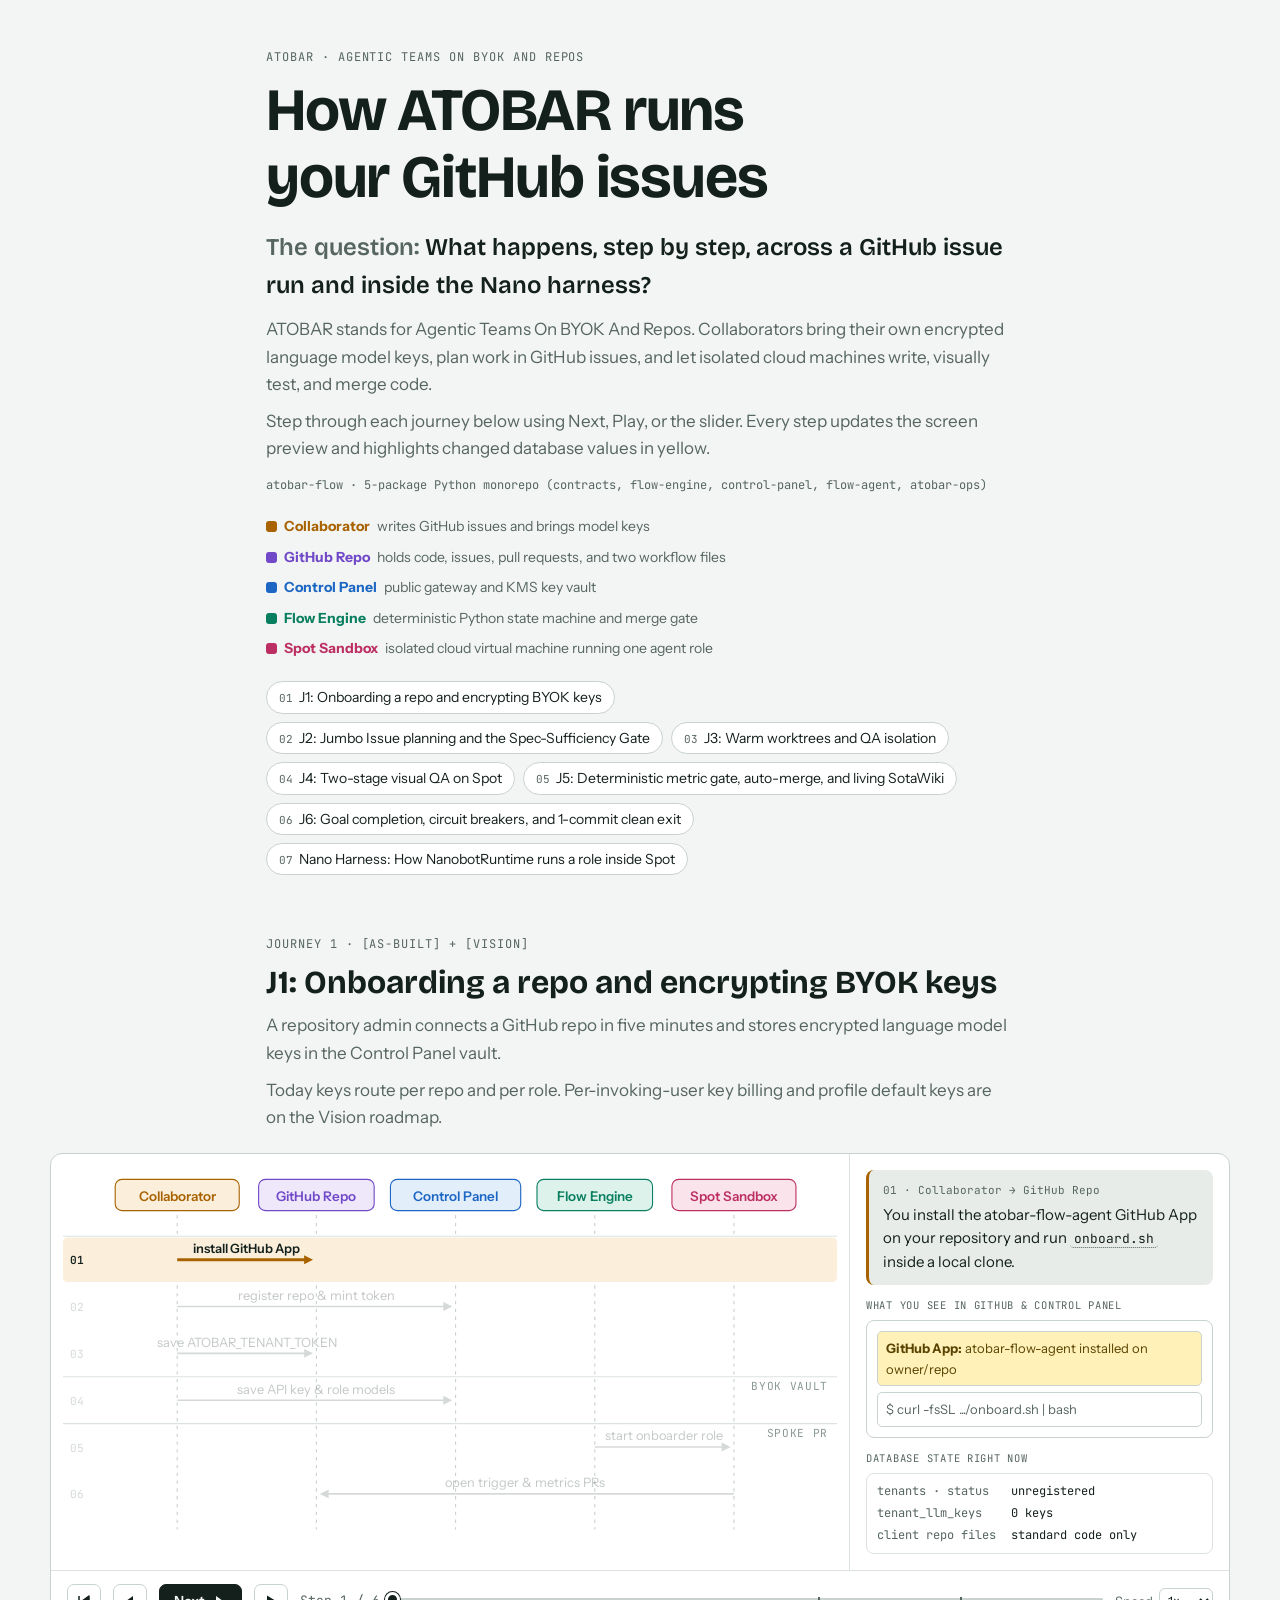
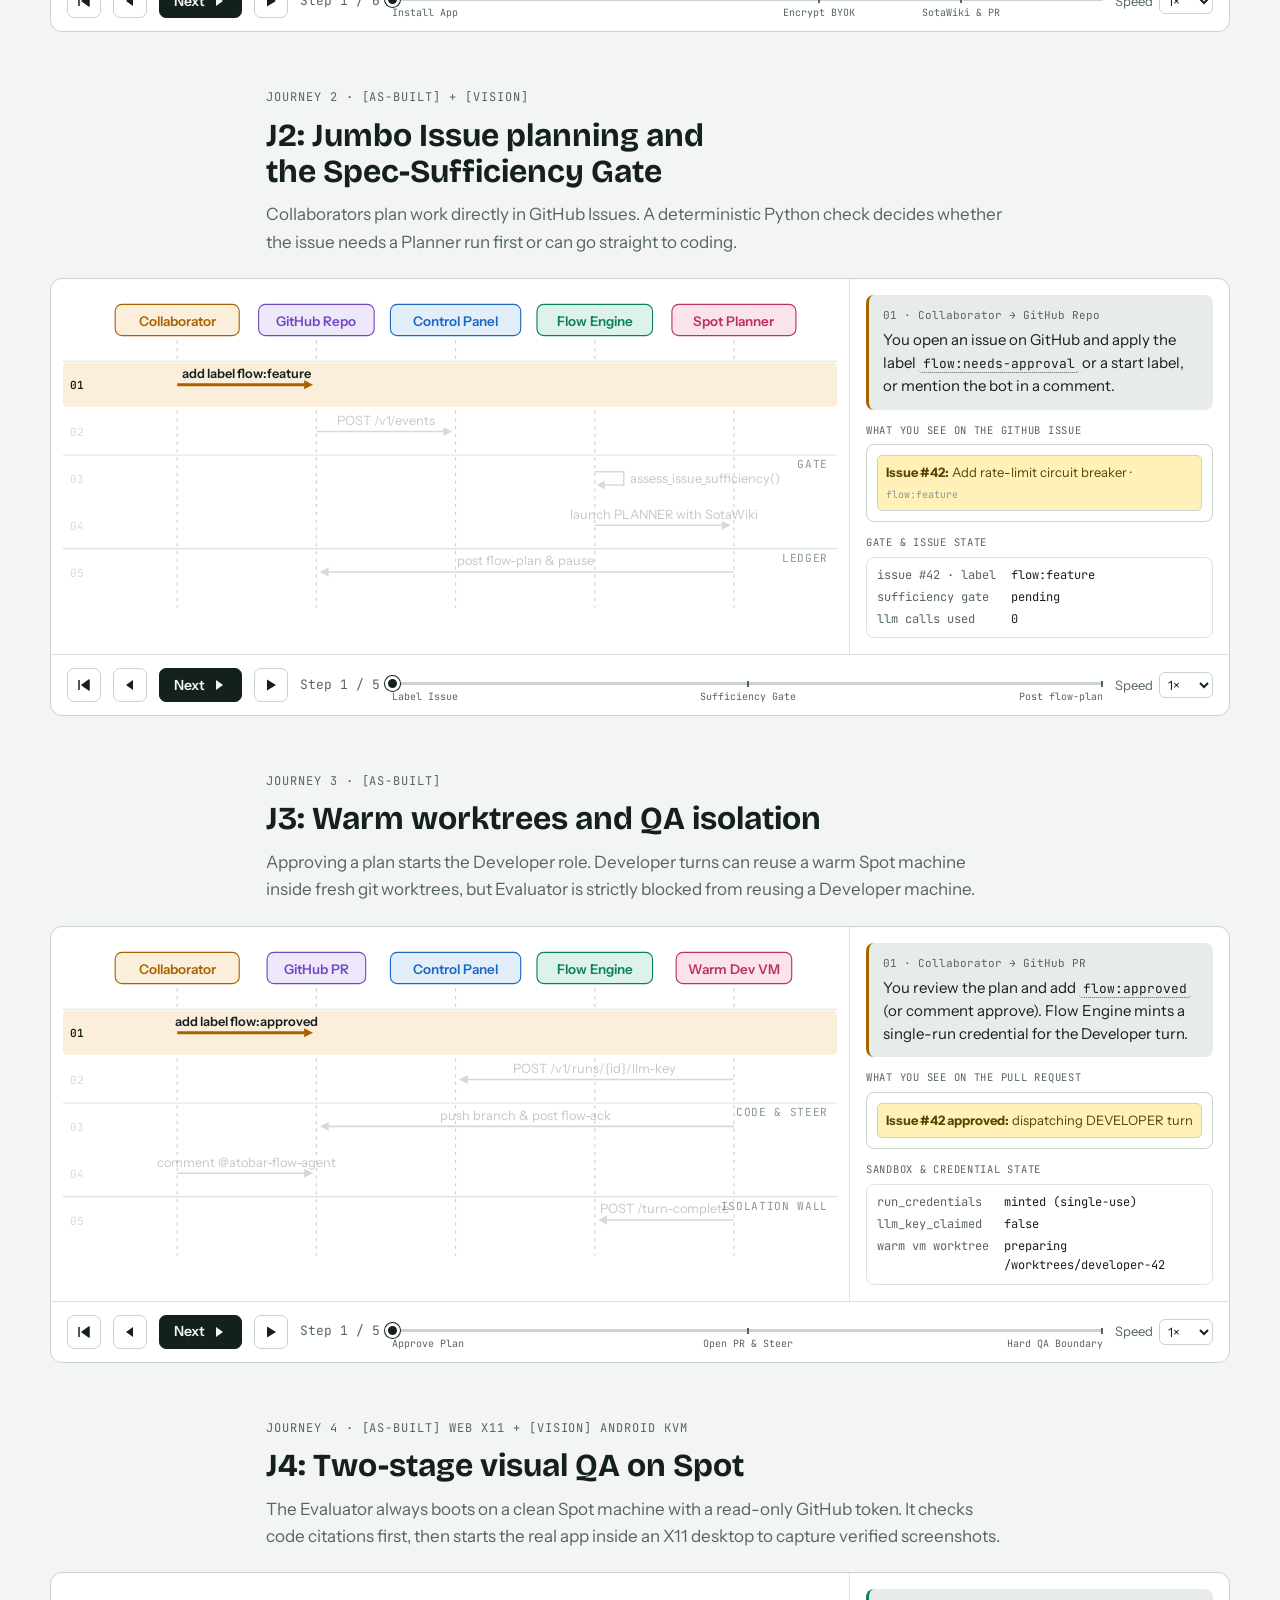
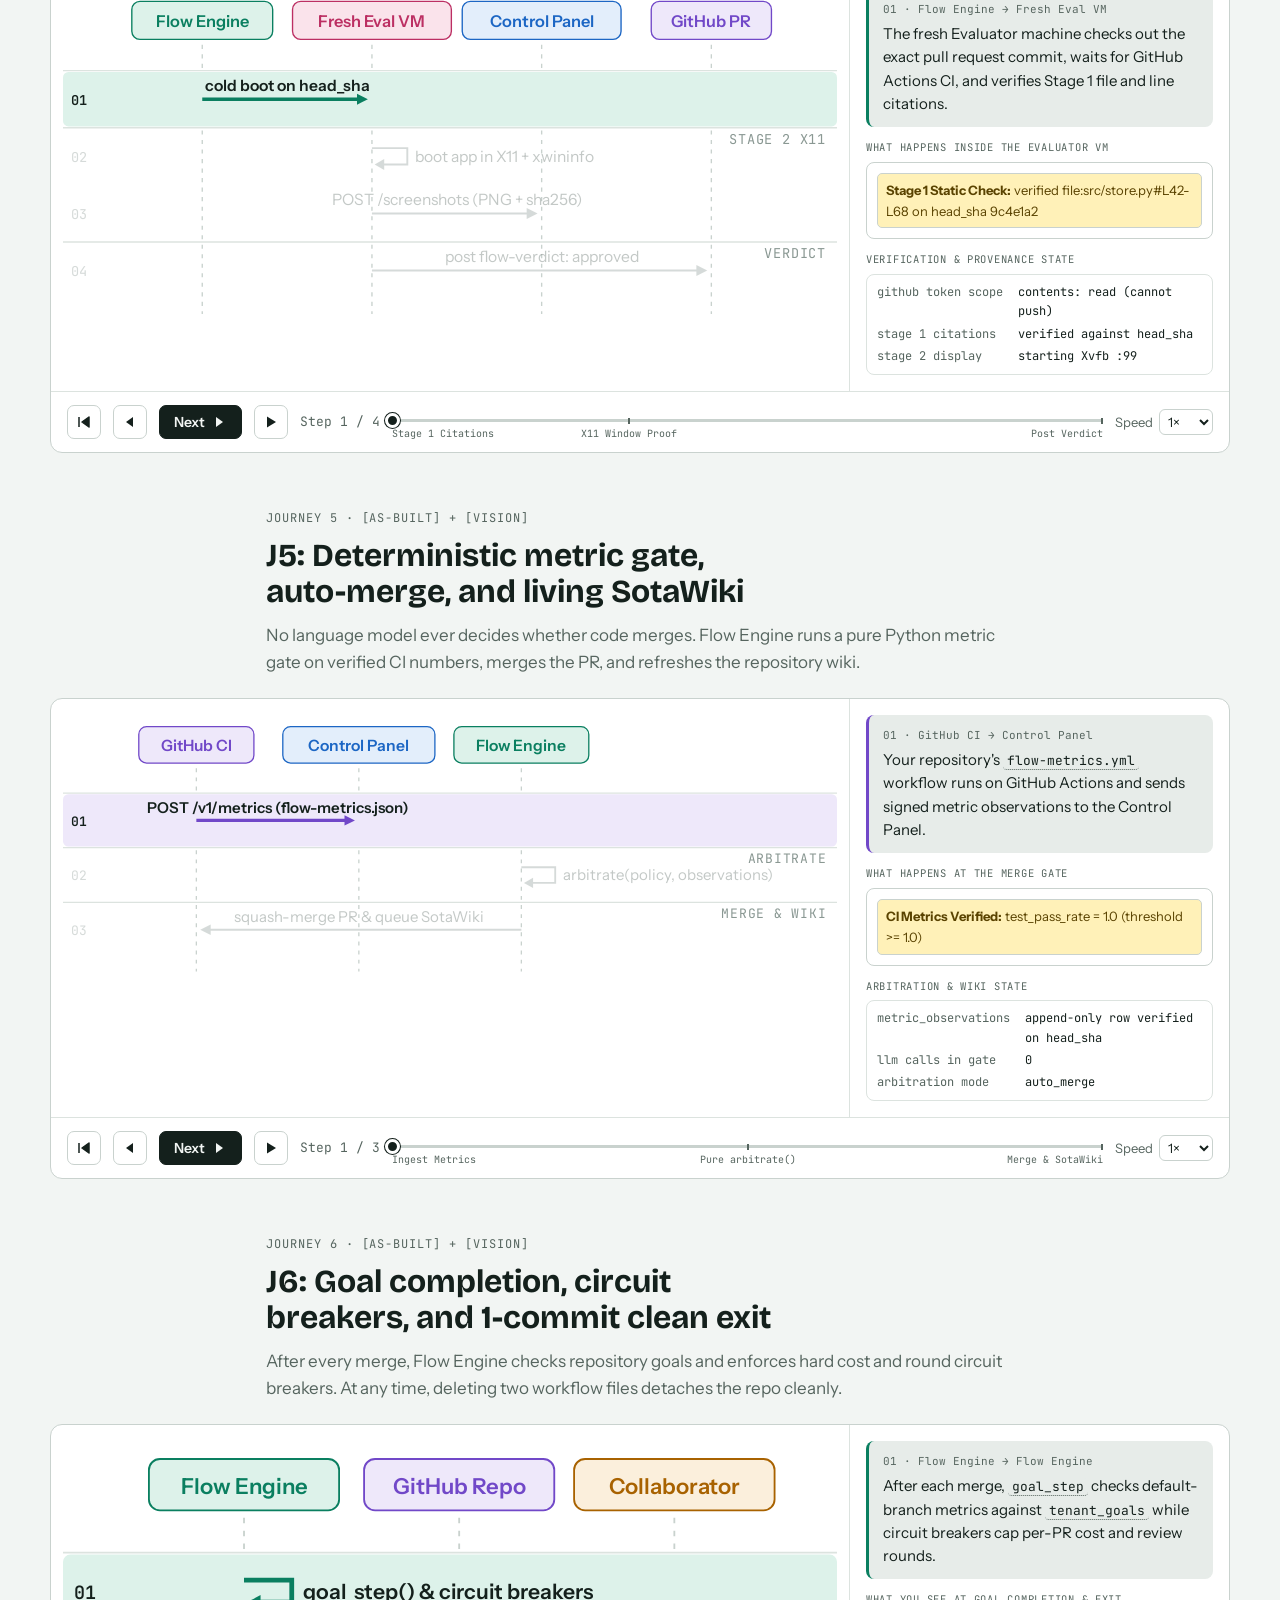
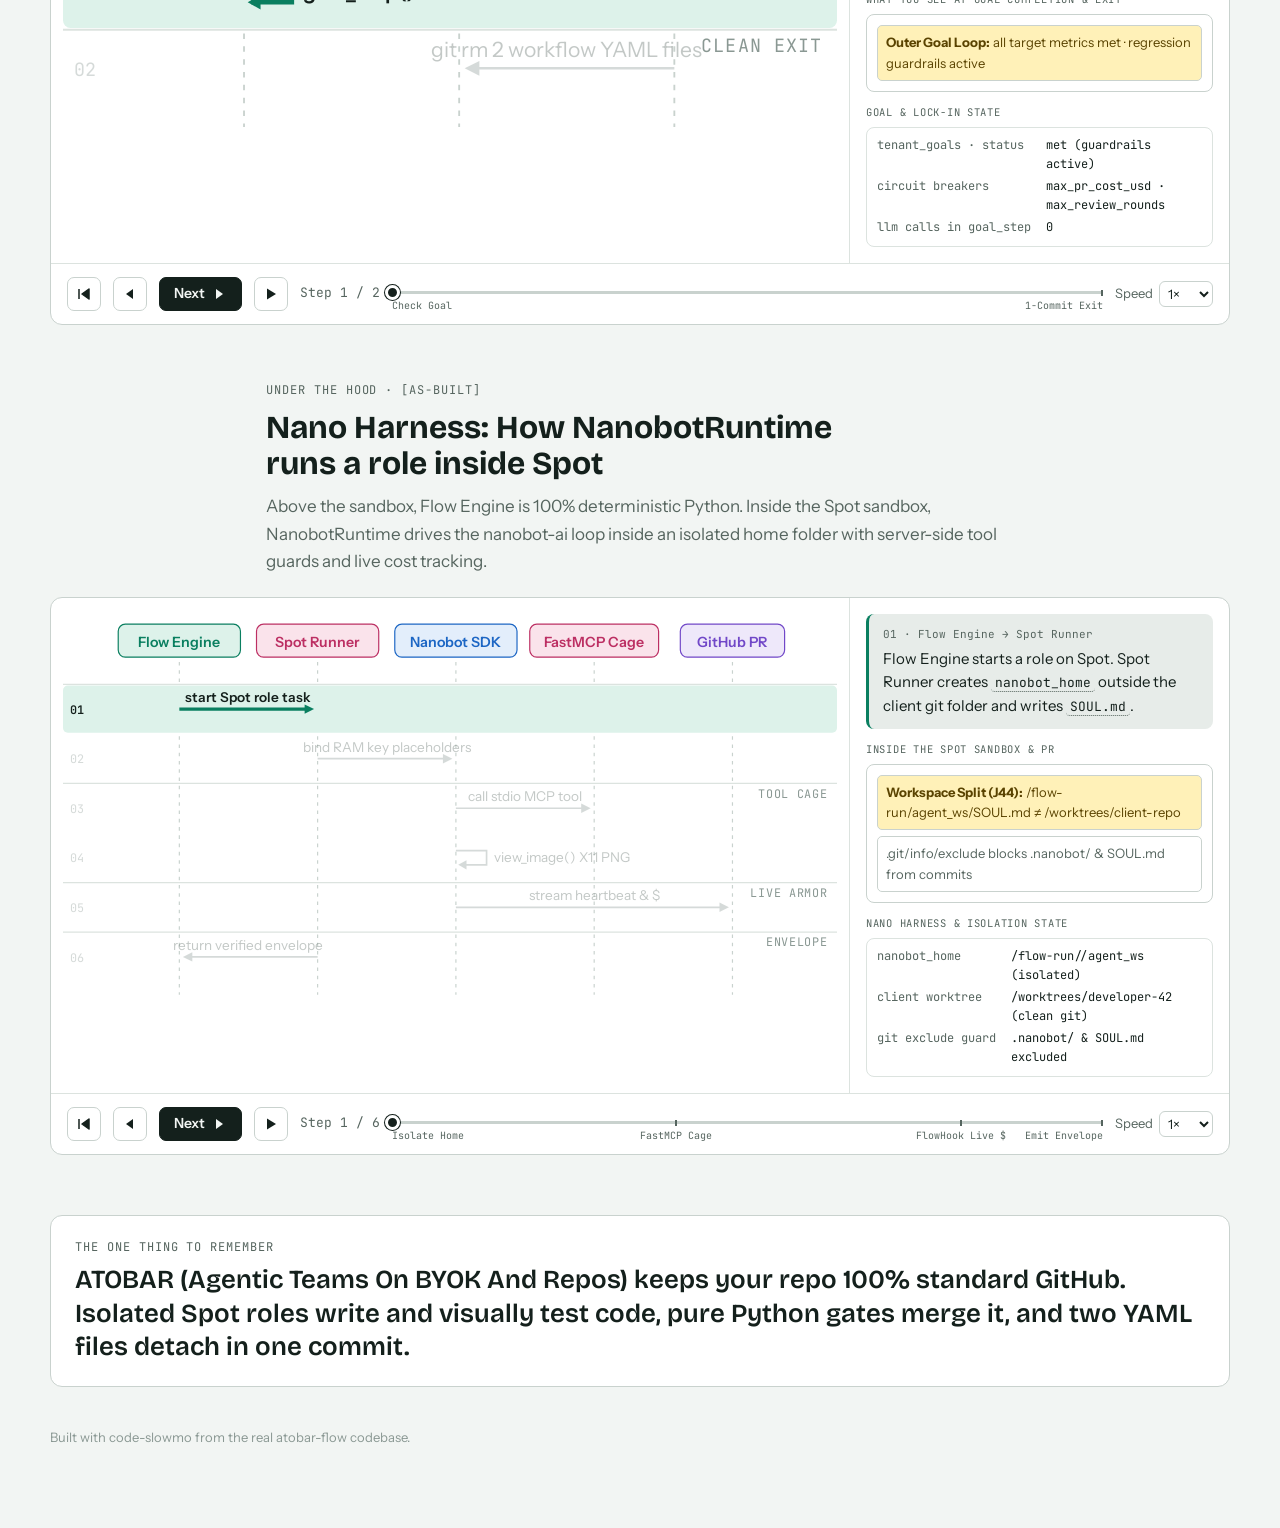
==== commit 7c09dffc: "Redesign product story, Nano harness slow-mo, and ground-truth reality filter" ====
--- a/explainers/user-journeys.html
+++ b/explainers/user-journeys.html
@@ -243,7 +243,7 @@
 <body>
 <div id="app"></div>
 <div id="tip" hidden></div>
-<script id="page-data" type="application/json">{"eyebrow": "ATOBAR · Agentic Teams On BYOK And Repos", "title": "How ATOBAR runs your GitHub issues", "question": "What happens, step by step, across the six user journeys in atobar-flow?", "intro": ["ATOBAR stands for Agentic Teams On BYOK And Repos. Collaborators bring their own encrypted language model keys, plan work in GitHub issues, and let isolated cloud machines write, visually test, and merge code.", "Step through each journey below using Next, Play, or the slider. Every step updates the screen preview and highlights changed database values in yellow."], "subject": "atobar-flow · 5-package Python monorepo (contracts, flow-engine, control-panel, flow-agent, atobar-ops)", "roles": [{"id": "human", "name": "Collaborator", "about": "writes GitHub issues and brings model keys"}, {"id": "github", "name": "GitHub Repo", "about": "holds code, issues, pull requests, and two workflow files"}, {"id": "cp", "name": "Control Panel", "about": "public gateway and KMS key vault"}, {"id": "fe", "name": "Flow Engine", "about": "deterministic Python state machine and merge gate"}, {"id": "spot", "name": "Spot Sandbox", "about": "isolated cloud virtual machine running one agent role"}], "terms": {"onboard.sh": "The five-minute setup script that connects a GitHub repository to atobar-flow.", "flow-trigger.yml": "The GitHub Actions workflow file in your repo that forwards issue labels and comments to atobar-flow.", "flow-metrics.yml": "The GitHub Actions workflow file in your repo that runs metric checks and sends numeric results to atobar-flow.", "ATOBAR_TENANT_TOKEN": "The secret token saved in your GitHub repo so its workflows can talk to the Control Panel.", "tenant_llm_keys": "The Control Panel database table that stores encrypted API keys.", "tenant_role_llm": "The Control Panel database table that maps each agent role to a model provider and model name.", "SotaWiki": "The living architecture wiki with a validated Mermaid diagram stored for each repository.", "assess_issue_sufficiency": "The deterministic Python function in flow-engine that checks if an issue is detailed enough to skip planning.", "flow-plan": "The structured markdown checklist comment that the Planner role posts on a GitHub issue.", "flow:needs-approval": "The GitHub label that pauses an issue until a human approves the plan.", "flow:approved": "The GitHub label a human adds to approve a plan and start the Developer role.", "prepare_role_worktree": "The sandbox function that creates a clean git folder for the next role on a warm machine.", "WARM_HANDOVER_FORBIDDEN_ROLES": "The rule in contracts that blocks Evaluator and Arbitrator from reusing a Developer machine.", "flow-ack": "The comment the Developer role posts on a pull request to report which review findings it fixed.", "flow-verdict": "The comment the Evaluator role posts on a pull request after running static and visual checks.", "xwininfo": "The Linux X11 tool that lists real open windows on the display server.", "arbitrate": "The pure Python function in contracts that checks if all business metrics pass before merging.", "loop_rounds": "The Flow Engine database table that records tokens, cost, and state for every agent turn.", "tenant_goals": "The Flow Engine database table that tracks repository metric goals and spend caps.", "goal_step": "The pure Python function in flow-engine that checks if all repository target metrics are met after a merge."}, "sections": [{"type": "flow", "id": "j1-onboarding", "eyebrow": "Journey 1 · [AS-BUILT] + [VISION]", "title": "J1: Onboarding a repo and encrypting BYOK keys", "intro": ["A repository admin connects a GitHub repo in five minutes and stores encrypted language model keys in the Control Panel vault.", "Today keys route per repo and per role. Per-invoking-user key billing and profile default keys are on the Vision roadmap."], "lanes": [{"id": "human", "name": "Collaborator", "role": "human"}, {"id": "gh", "name": "GitHub Repo", "role": "github"}, {"id": "cp", "name": "Control Panel", "role": "cp"}, {"id": "fe", "name": "Flow Engine", "role": "fe"}, {"id": "spot", "name": "Spot Sandbox", "role": "spot"}], "screenLabel": "What you see in GitHub & Control Panel", "stateLabel": "Database state right now", "steps": [{"phase": "setup", "tick": "Install App", "from": "human", "to": "gh", "label": "install GitHub App", "say": "You install the atobar-flow-agent GitHub App on your repository and run <code>onboard.sh<\/code> inside a local clone.", "screen": "<div class='scr-col'><div class='scr-box scr-hot'><b>GitHub App:<\/b> atobar-flow-agent installed on owner/repo<\/div><div class='scr-box scr-muted'>$ curl -fsSL .../onboard.sh | bash<\/div><\/div>", "state": {"tenants · status": "unregistered", "tenant_llm_keys": "0 keys", "client repo files": "standard code only"}}, {"from": "human", "to": "cp", "label": "register repo & mint token", "say": "You add the repository in the Control Panel. The Control Panel creates a tenant token and stores only its hash.", "screen": "<div class='scr-col'><div class='scr-box'><b>Control Panel:<\/b> owner/repo registered<\/div><div class='scr-box scr-hot'><b>Token minted:<\/b> atb_9f8a... (shown once)<\/div><\/div>", "state": {"tenants · status": "onboarding", "tenant_tokens · hash": "sha256:4b8e...", "tenant_llm_keys": "0 keys"}}, {"from": "human", "to": "gh", "label": "save ATOBAR_TENANT_TOKEN", "say": "The setup script saves <code>ATOBAR_TENANT_TOKEN<\/code> in your repository's GitHub Actions secrets.", "screen": "<div class='scr-col'><div class='scr-box scr-hot'><b>GitHub Secret saved:<\/b> ATOBAR_TENANT_TOKEN<\/div><\/div>", "state": {"tenants · status": "onboarding", "github secret": "ATOBAR_TENANT_TOKEN = set", "tenant_llm_keys": "0 keys"}}, {"phase": "byok vault", "tick": "Encrypt BYOK", "from": "human", "to": "cp", "label": "save API key & role models", "say": "You paste your provider key. The Control Panel encrypts it with AWS KMS and saves it in <code>tenant_llm_keys<\/code>, then maps roles in <code>tenant_role_llm<\/code>.", "screen": "<div class='scr-col'><div class='scr-box scr-hot'><b>KMS Vault:<\/b> claude &amp; gemini keys sealed (AES-GCM)<\/div><div class='scr-box'><b>Role routing:<\/b> developer &rarr; claude, evaluator &rarr; gemini<\/div><\/div>", "state": {"tenant_llm_keys": "sealed (AAD: tenant_id + provider)", "tenant_role_llm": "planner/dev: claude · eval: gemini", "vision roadmap": "user_llm_keys + invoking_user (J53)"}}, {"phase": "spoke pr", "tick": "SotaWiki & PR", "from": "fe", "to": "spot", "label": "start onboarder role", "say": "Flow Engine starts the onboarder role on a Spot machine. The onboarder scans your repo and builds the initial <code>SotaWiki<\/code> architecture diagram.", "screen": "<div class='scr-col'><div class='scr-box scr-hot'><b>Spot Onboarder:<\/b> validated Mermaid SotaWiki generated<\/div><\/div>", "state": {"repository_wikis · status": "ready (Mermaid validated)", "tenant_llm_keys": "sealed (AAD: tenant_id + provider)", "client repo files": "opening onboarding PR"}}, {"from": "spot", "to": "gh", "label": "open 2-file workflow PR", "say": "The onboarder opens a pull request adding <code>flow-trigger.yml<\/code> and <code>flow-metrics.yml<\/code>. Merging it finishes setup with zero lock-in.", "screen": "<div class='scr-col'><div class='scr-box scr-hot'><b>PR #1 Merged:<\/b> .github/workflows/flow-trigger.yml + flow-metrics.yml<\/div><\/div>", "state": {"tenants · status": "active", "repository_wikis · status": "ready (Mermaid validated)", "client repo files": "2 YAML workflows (0 SDK imports)"}}]}, {"type": "flow", "id": "j2-planning", "eyebrow": "Journey 2 · [AS-BUILT] + [VISION]", "title": "J2: Jumbo Issue planning and the Spec-Sufficiency Gate", "intro": ["Collaborators plan work directly in GitHub Issues. A deterministic Python check decides whether the issue needs a Planner run first or can go straight to coding."], "lanes": [{"id": "human", "name": "Collaborator", "role": "human"}, {"id": "gh", "name": "GitHub Repo", "role": "github"}, {"id": "cp", "name": "Control Panel", "role": "cp"}, {"id": "fe", "name": "Flow Engine", "role": "fe"}, {"id": "spot", "name": "Spot Planner", "role": "spot"}], "screenLabel": "What you see on the GitHub Issue", "stateLabel": "Gate & issue state", "steps": [{"phase": "trigger", "tick": "Label Issue", "from": "human", "to": "gh", "label": "add label flow:feature", "say": "You open an issue on GitHub and apply the label <code>flow:needs-approval<\/code> or a start label, or mention the bot in a comment.", "screen": "<div class='scr-col'><div class='scr-box scr-hot'><b>Issue #42:<\/b> Add rate-limit circuit breaker · <span class='scr-tag'>flow:feature<\/span><\/div><\/div>", "state": {"issue #42 · label": "flow:feature", "sufficiency gate": "pending", "llm calls used": "0"}}, {"from": "gh", "to": "cp", "label": "POST /v1/events", "say": "The workflow <code>flow-trigger.yml<\/code> forwards the signed event to the Control Panel, which verifies the token and sends it to Flow Engine.", "screen": "<div class='scr-col'><div class='scr-box'><b>Webhook ingress:<\/b> POST /v1/events verified<\/div><\/div>", "state": {"conductor_events": "deduplicated event_id recorded", "sufficiency gate": "running", "llm calls used": "0"}}, {"phase": "gate", "tick": "Sufficiency Gate", "from": "fe", "to": "fe", "label": "assess_issue_sufficiency()", "say": "Flow Engine runs <code>assess_issue_sufficiency<\/code> in pure Python. Concrete specs with file targets go straight to Developer; broad specs route to Planner.", "screen": "<div class='scr-col'><div class='scr-box scr-hot'><b>Spec-Sufficiency Gate (0 LLM):<\/b> Broad spec detected &rarr; route to PLANNER<\/div><\/div>", "state": {"sufficiency gate": "needs_plan (broad scope)", "next role": "planner", "llm calls used": "0"}}, {"from": "fe", "to": "spot", "label": "launch PLANNER with SotaWiki", "say": "Flow Engine starts the Planner role on a Spot machine and injects the repository's <code>SotaWiki<\/code> architecture map so the agent knows the module layout.", "screen": "<div class='scr-col'><div class='scr-box'><b>Spot Planner running:<\/b> reading SotaWiki &amp; repo tree (read-only)<\/div><\/div>", "state": {"active role": "planner (read-only worktree)", "context loaded": "SotaWiki + TenantManifest", "llm calls used": "1 planning turn"}}, {"phase": "ledger", "tick": "Post flow-plan", "from": "spot", "to": "gh", "label": "post flow-plan & pause", "say": "The Planner posts a <code>flow-plan<\/code> checklist comment naming the target files and acceptance criteria, then sets <code>flow:needs-approval<\/code> for human review.", "screen": "<div class='scr-col'><div class='scr-box scr-hot'><b>Comment by bot:<\/b> flow-plan Task Ledger (3 work packages)<\/div><div class='scr-box'><b>Label updated:<\/b> <span class='scr-tag'>flow:needs-approval<\/span><\/div><\/div>", "state": {"issue #42 · label": "flow:needs-approval", "pinned comment": "flow-plan Task Ledger posted", "vision roadmap": "venture_jumbo_links across repos"}}]}, {"type": "flow", "id": "j3-execution", "eyebrow": "Journey 3 · [AS-BUILT]", "title": "J3: Warm worktrees and QA isolation", "intro": ["Approving a plan starts the Developer role. Developer turns can reuse a warm Spot machine inside fresh git worktrees, but Evaluator is strictly blocked from reusing a Developer machine."], "lanes": [{"id": "human", "name": "Collaborator", "role": "human"}, {"id": "gh", "name": "GitHub PR", "role": "github"}, {"id": "cp", "name": "Control Panel", "role": "cp"}, {"id": "fe", "name": "Flow Engine", "role": "fe"}, {"id": "spot", "name": "Warm Dev VM", "role": "spot"}], "screenLabel": "What you see on the Pull Request", "stateLabel": "Sandbox & credential state", "steps": [{"phase": "approve", "tick": "Approve Plan", "from": "human", "to": "gh", "label": "add label flow:approved", "say": "You review the plan and add <code>flow:approved<\/code> (or comment approve). Flow Engine mints a single-run credential for the Developer turn.", "screen": "<div class='scr-col'><div class='scr-box scr-hot'><b>Issue #42 approved:<\/b> dispatching DEVELOPER turn<\/div><\/div>", "state": {"run_credentials": "minted (single-use)", "llm_key_claimed": "false", "warm vm worktree": "preparing /worktrees/developer-42"}}, {"from": "spot", "to": "cp", "label": "POST /v1/runs/{id}/llm-key", "say": "The Spot machine claims its decrypted model key once, binding the credential to its cloud instance ID so no other machine can reuse it.", "screen": "<div class='scr-col'><div class='scr-box'><b>KMS Key Claimed:<\/b> bound to EC2 X-Instance-ID i-0a9f...<\/div><\/div>", "state": {"run_credentials": "bound to instance i-0a9f...", "llm_key_claimed": "true (single-use locked)", "warm vm worktree": "/worktrees/developer-42 active"}}, {"phase": "code & steer", "tick": "Open PR & Steer", "from": "spot", "to": "gh", "label": "push branch & post flow-ack", "say": "The Developer writes tests first, implements the change, opens a pull request, and posts a <code>flow-ack<\/code> summary while streaming live telemetry.", "screen": "<div class='scr-col'><div class='scr-box scr-hot'><b>PR #48 Opened:<\/b> feat: add circuit breaker · flow-ack posted<\/div><\/div>", "state": {"pr #48 · head_sha": "9c4e1a2", "loop_rounds · role": "developer (round 1)", "telemetry comment": "streaming tool calls & spend"}}, {"from": "human", "to": "gh", "label": "comment @atobar-flow-agent", "say": "You can steer an active or paused pull request at any time in plain English by commenting to the agent on the PR thread.", "screen": "<div class='scr-col'><div class='scr-box scr-hot'><b>You commented:<\/b> @atobar-flow-agent use exponential jitter in store.py<\/div><\/div>", "state": {"pr #48 · steering": "human directive queued", "warm handover": "prepare_role_worktree() reuses warm VM", "next role after dev": "evaluator"}}, {"phase": "isolation wall", "tick": "Hard QA Boundary", "from": "spot", "to": "fe", "label": "POST /turn-complete", "say": "When the Developer finishes, Flow Engine checks <code>WARM_HANDOVER_FORBIDDEN_ROLES<\/code>. Because the next role is Evaluator, it orders the Developer machine to shut down.", "screen": "<div class='scr-col'><div class='scr-box scr-hot'><b>Zero-Trust Guard:<\/b> WARM_HANDOVER_FORBIDDEN_ROLES = {evaluator, arbitrator} &rarr; terminate Dev VM<\/div><\/div>", "state": {"warm dev vm action": "terminate (handover forbidden)", "evaluator vm": "launching fresh cold Spot VM", "evaluator token": "contents: read only"}}]}, {"type": "flow", "id": "j4-visual-qa", "eyebrow": "Journey 4 · [AS-BUILT] Web X11 + [VISION] Android KVM", "title": "J4: Two-stage visual QA on Spot", "intro": ["The Evaluator always boots on a clean Spot machine with a read-only GitHub token. It checks code citations first, then starts the real app inside an X11 desktop to capture verified screenshots."], "lanes": [{"id": "fe", "name": "Flow Engine", "role": "fe"}, {"id": "eval", "name": "Fresh Eval VM", "role": "spot"}, {"id": "cp", "name": "Control Panel", "role": "cp"}, {"id": "gh", "name": "GitHub PR", "role": "github"}], "screenLabel": "What happens inside the Evaluator VM", "stateLabel": "Verification & provenance state", "steps": [{"phase": "stage 1", "tick": "Stage 1 Citations", "from": "fe", "to": "eval", "label": "cold boot on head_sha", "say": "The fresh Evaluator machine checks out the exact pull request commit, waits for GitHub Actions CI, and verifies Stage 1 file and line citations.", "screen": "<div class='scr-col'><div class='scr-box scr-hot'><b>Stage 1 Static Check:<\/b> verified file:src/store.py#L42-L68 on head_sha 9c4e1a2<\/div><\/div>", "state": {"github token scope": "contents: read (cannot push)", "stage 1 citations": "verified against head_sha", "stage 2 display": "starting Xvfb :99"}}, {"phase": "stage 2 x11", "tick": "X11 Window Proof", "from": "eval", "to": "eval", "label": "boot app in X11 + xwininfo", "say": "In Stage 2, the Evaluator starts the app inside X11. It runs <code>xwininfo<\/code> and process checks to prove a real window is open.", "screen": "<div class='scr-col'><div class='scr-box scr-hot'><b>X11 Display :99:<\/b> Chromium window 1440x900 verified via xwininfo &amp; ps<\/div><\/div>", "state": {"image profile": "web-x11-arm64 [AS-BUILT]", "x11_windows": "0x400001 Chromium 1440x900", "vision profile": "android-studio-kvm-x86 [VISION]"}}, {"from": "eval", "to": "cp", "label": "POST /screenshots (PNG + sha256)", "say": "The Evaluator uploads encrypted PNG screenshots tagged with their SHA-256 digest, window list, and data mode to the Control Panel.", "screen": "<div class='scr-col'><div class='scr-box'><b>Uploaded PNG:<\/b> sha256:e3b0c4... · data_mode: live<\/div><\/div>", "state": {"screenshot storage": "AES-GCM encrypted on CP volume", "provenance digest": "sha256:e3b0c442...", "data_mode": "live"}}, {"phase": "verdict", "tick": "Post Verdict", "from": "eval", "to": "gh", "label": "post flow-verdict: approved", "say": "Once static and visual checks pass, the Evaluator posts the <code>flow-verdict<\/code> comment with embedded screenshots and marks the check run green.", "screen": "<div class='scr-col'><div class='scr-box scr-hot'><b>PR #48 Verdict:<\/b> flow-verdict: approved (with live X11 screenshot proof)<\/div><\/div>", "state": {"flow-verdict": "approved (head_sha 9c4e1a2)", "flow/eval check run": "success", "open disputes": "0"}}]}, {"type": "flow", "id": "j5-arbitration", "eyebrow": "Journey 5 · [AS-BUILT] + [VISION]", "title": "J5: Deterministic metric gate, auto-merge, and living SotaWiki", "intro": ["No language model ever decides whether code merges. Flow Engine runs a pure Python metric gate on verified CI numbers, merges the PR, and refreshes the repository wiki."], "lanes": [{"id": "gh", "name": "GitHub CI", "role": "github"}, {"id": "cp", "name": "Control Panel", "role": "cp"}, {"id": "fe", "name": "Flow Engine", "role": "fe"}], "screenLabel": "What happens at the merge gate", "stateLabel": "Arbitration & wiki state", "steps": [{"phase": "metrics", "tick": "Ingest Metrics", "from": "gh", "to": "cp", "label": "POST /v1/metrics (flow-metrics.json)", "say": "Your repository's <code>flow-metrics.yml<\/code> workflow runs on GitHub Actions and sends signed metric observations to the Control Panel.", "screen": "<div class='scr-col'><div class='scr-box scr-hot'><b>CI Metrics Verified:<\/b> test_pass_rate = 1.0 (threshold &gt;= 1.0)<\/div><\/div>", "state": {"metric_observations": "append-only row verified on head_sha", "llm calls in gate": "0", "arbitration mode": "auto_merge"}}, {"phase": "arbitrate", "tick": "Pure arbitrate()", "from": "fe", "to": "fe", "label": "arbitrate(policy, observations)", "say": "Flow Engine runs the pure Python function <code>arbitrate<\/code> to compare every metric observation against the tenant policy and record turn spend in <code>loop_rounds<\/code>.", "screen": "<div class='scr-col'><div class='scr-box scr-hot'><b>Pure Python Arbitrator:<\/b> all required metrics &amp; guardrails passed<\/div><\/div>", "state": {"arbitration_decisions": "passed = true (0 LLM imports)", "loop_rounds · cost_usd": "recorded per turn [AS-BUILT]", "vision ledger": "Fiscal Share + Architectural Yield [VISION]"}}, {"phase": "merge & wiki", "tick": "Merge & SotaWiki", "from": "fe", "to": "gh", "label": "squash-merge PR & queue SotaWiki", "say": "Under auto-merge mode, Flow Engine squash-merges the pull request and increments the merge counter on <code>SotaWiki<\/code> so the architecture diagram stays current.", "screen": "<div class='scr-col'><div class='scr-box scr-hot'><b>PR #48 Squash-Merged:<\/b> SotaWiki refresh queued after N merges<\/div><\/div>", "state": {"pr #48 · state": "merged to main", "repository_wikis": "merges_since_refresh += 1 (coalesced)", "issue #42 · label": "flow:shipped"}}]}, {"type": "flow", "id": "j6-sunset", "eyebrow": "Journey 6 · [AS-BUILT] + [VISION]", "title": "J6: Goal completion, circuit breakers, and 1-commit clean exit", "intro": ["After every merge, Flow Engine checks repository goals and enforces hard cost and round circuit breakers. At any time, deleting two workflow files detaches the repo cleanly."], "lanes": [{"id": "fe", "name": "Flow Engine", "role": "fe"}, {"id": "gh", "name": "GitHub Repo", "role": "github"}, {"id": "human", "name": "Collaborator", "role": "human"}], "screenLabel": "What you see at goal completion & exit", "stateLabel": "Goal & lock-in state", "steps": [{"phase": "goal loop", "tick": "Check Goal", "from": "fe", "to": "fe", "label": "goal_step() & circuit breakers", "say": "After each merge, <code>goal_step<\/code> checks default-branch metrics against <code>tenant_goals<\/code> while circuit breakers cap per-PR cost and review rounds.", "screen": "<div class='scr-col'><div class='scr-box scr-hot'><b>Outer Goal Loop:<\/b> all target metrics met · regression guardrails active<\/div><\/div>", "state": {"tenant_goals · status": "met (guardrails active)", "circuit breakers": "max_pr_cost_usd · max_review_rounds", "llm calls in goal_step": "0"}}, {"phase": "clean exit", "tick": "1-Commit Exit", "from": "human", "to": "gh", "label": "git rm 2 workflow YAML files", "say": "When you hand off or sunset a repository, you delete <code>flow-trigger.yml<\/code> and <code>flow-metrics.yml<\/code> in one commit. Zero lock-in remains.", "screen": "<div class='scr-col'><div class='scr-box scr-hot'><b>1-Commit Clean Exit:<\/b> git rm .github/workflows/flow-trigger.yml flow-metrics.yml<\/div><\/div>", "state": {"client repo workflows": "removed in 1 commit", "runtime sdk imports": "0 (100% standalone repo)", "vendor lock-in": "none"}}]}], "takeaway": "ATOBAR (Agentic Teams On BYOK And Repos) keeps your repo 100% standard GitHub. Isolated Spot roles write and visually test code, pure Python gates merge it, and two YAML files detach in one commit.", "footer": "Built with code-slowmo from the real atobar-flow codebase."}</script>
+<script id="page-data" type="application/json">{"eyebrow": "ATOBAR · Agentic Teams On BYOK And Repos", "title": "How ATOBAR runs your GitHub issues", "question": "What happens, step by step, across a GitHub issue run and inside the Nano harness?", "intro": ["ATOBAR stands for Agentic Teams On BYOK And Repos. Collaborators bring their own encrypted language model keys, plan work in GitHub issues, and let isolated cloud machines write, visually test, and merge code.", "Step through each journey below using Next, Play, or the slider. Every step updates the screen preview and highlights changed database values in yellow."], "subject": "atobar-flow · 5-package Python monorepo (contracts, flow-engine, control-panel, flow-agent, atobar-ops)", "roles": [{"id": "human", "name": "Collaborator", "about": "writes GitHub issues and brings model keys"}, {"id": "github", "name": "GitHub Repo", "about": "holds code, issues, pull requests, and two workflow files"}, {"id": "cp", "name": "Control Panel", "about": "public gateway and KMS key vault"}, {"id": "fe", "name": "Flow Engine", "about": "deterministic Python state machine and merge gate"}, {"id": "spot", "name": "Spot Sandbox", "about": "isolated cloud virtual machine running one agent role"}], "terms": {"onboard.sh": "The five-minute setup script that connects a GitHub repository to atobar-flow.", "flow-trigger.yml": "The GitHub Actions workflow file in your repo that forwards issue labels and comments to atobar-flow.", "flow-metrics.yml": "The GitHub Actions workflow file in your repo that runs metric checks and sends numeric results to atobar-flow.", "ATOBAR_TENANT_TOKEN": "The secret token saved in your GitHub repo so its workflows can talk to the Control Panel.", "tenant_llm_keys": "The Control Panel database table that stores encrypted API keys.", "tenant_role_llm": "The Control Panel database table that maps each agent role to a model provider and model name.", "SotaWiki": "The living architecture wiki with a validated Mermaid diagram stored for each repository.", "assess_issue_sufficiency": "The deterministic Python function in flow-engine that checks if an issue is detailed enough to skip planning.", "flow-plan": "The structured markdown checklist comment that the Planner role posts on a GitHub issue.", "flow:needs-approval": "The GitHub label that pauses an issue until a human approves the plan.", "flow:approved": "The GitHub label a human adds to approve a plan and start the Developer role.", "prepare_role_worktree": "The sandbox function that creates a clean git folder for the next role on a warm machine.", "WARM_HANDOVER_FORBIDDEN_ROLES": "The rule in contracts that blocks Evaluator and Arbitrator from reusing a Developer machine.", "flow-ack": "The comment the Developer role posts on a pull request to report which review findings it fixed.", "flow-verdict": "The comment the Evaluator role posts on a pull request after running static and visual checks.", "xwininfo": "The Linux X11 tool that lists real open windows on the display server.", "arbitrate": "The pure Python function in contracts that checks if all business metrics pass before merging.", "loop_rounds": "The Flow Engine database table that records tokens, cost, and state for every agent turn.", "tenant_goals": "The Flow Engine database table that tracks repository metric goals and spend caps.", "goal_step": "The pure Python function in flow-engine that checks if all repository target metrics are met after a merge.", "NanobotRuntime": "The headless runner in flow-agent that executes each agent role through the nanobot-ai Python SDK.", "nanobot_home": "The isolated folder outside your client repository where the Nano harness keeps SOUL.md and session memory.", "SOUL.md": "The per-run persona and rule file written into nanobot_home for the active agent role.", "tools_mcp": "The out-of-process stdio FastMCP server that enforces per-role tool allowlists.", "view_image": "The workspace-jailed multimodal image reader that lets the Evaluator inspect real X11 screenshots.", "FlowHook": "The lifecycle hook around every Nano turn that tracks heartbeats, stalls, and per-tool token spend."}, "sections": [{"type": "flow", "id": "j1-onboarding", "eyebrow": "Journey 1 · [AS-BUILT] + [VISION]", "title": "J1: Onboarding a repo and encrypting BYOK keys", "intro": ["A repository admin connects a GitHub repo in five minutes and stores encrypted language model keys in the Control Panel vault.", "Today keys route per repo and per role. Per-invoking-user key billing and profile default keys are on the Vision roadmap."], "lanes": [{"id": "human", "name": "Collaborator", "role": "human"}, {"id": "gh", "name": "GitHub Repo", "role": "github"}, {"id": "cp", "name": "Control Panel", "role": "cp"}, {"id": "fe", "name": "Flow Engine", "role": "fe"}, {"id": "spot", "name": "Spot Sandbox", "role": "spot"}], "screenLabel": "What you see in GitHub & Control Panel", "stateLabel": "Database state right now", "steps": [{"phase": "setup", "tick": "Install App", "from": "human", "to": "gh", "label": "install GitHub App", "say": "You install the atobar-flow-agent GitHub App on your repository and run <code>onboard.sh<\/code> inside a local clone.", "screen": "<div class='scr-col'><div class='scr-box scr-hot'><b>GitHub App:<\/b> atobar-flow-agent installed on owner/repo<\/div><div class='scr-box scr-muted'>$ curl -fsSL .../onboard.sh | bash<\/div><\/div>", "state": {"tenants · status": "unregistered", "tenant_llm_keys": "0 keys", "client repo files": "standard code only"}}, {"from": "human", "to": "cp", "label": "register repo & mint token", "say": "You add the repository in the Control Panel. The Control Panel creates a tenant token and stores only its hash.", "screen": "<div class='scr-col'><div class='scr-box'><b>Control Panel:<\/b> owner/repo registered<\/div><div class='scr-box scr-hot'><b>Token minted:<\/b> atb_9f8a... (shown once)<\/div><\/div>", "state": {"tenants · status": "onboarding", "tenant_tokens · hash": "sha256:4b8e...", "tenant_llm_keys": "0 keys"}}, {"from": "human", "to": "gh", "label": "save ATOBAR_TENANT_TOKEN", "say": "The setup script saves <code>ATOBAR_TENANT_TOKEN<\/code> in your repository's GitHub Actions secrets.", "screen": "<div class='scr-col'><div class='scr-box scr-hot'><b>GitHub Secret saved:<\/b> ATOBAR_TENANT_TOKEN<\/div><\/div>", "state": {"tenants · status": "onboarding", "github secret": "ATOBAR_TENANT_TOKEN = set", "tenant_llm_keys": "0 keys"}}, {"phase": "byok vault", "tick": "Encrypt BYOK", "from": "human", "to": "cp", "label": "save API key & role models", "say": "You paste your provider key. The Control Panel encrypts it with AWS KMS and saves it in <code>tenant_llm_keys<\/code>, then maps roles in <code>tenant_role_llm<\/code>.", "screen": "<div class='scr-col'><div class='scr-box scr-hot'><b>KMS Vault:<\/b> claude &amp; gemini keys sealed (AES-GCM)<\/div><div class='scr-box'><b>Role routing:<\/b> developer &rarr; claude, evaluator &rarr; gemini<\/div><\/div>", "state": {"tenant_llm_keys": "sealed (AAD: tenant_id + provider)", "tenant_role_llm": "planner/dev: claude · eval: gemini", "vision roadmap": "user_llm_keys + invoking_user (J53)"}}, {"phase": "spoke pr", "tick": "SotaWiki & PR", "from": "fe", "to": "spot", "label": "start onboarder role", "say": "Flow Engine starts the onboarder role on a Spot machine. The onboarder scans your repo and builds the initial <code>SotaWiki<\/code> architecture diagram.", "screen": "<div class='scr-col'><div class='scr-box scr-hot'><b>Spot Onboarder:<\/b> validated Mermaid SotaWiki generated<\/div><\/div>", "state": {"repository_wikis · status": "ready (Mermaid validated)", "tenant_llm_keys": "sealed (AAD: tenant_id + provider)", "client repo files": "opening onboarding PR"}}, {"from": "spot", "to": "gh", "label": "open trigger & metrics PRs", "say": "Setup opens pull requests for <code>flow-trigger.yml<\/code> and <code>flow-metrics.yml<\/code> once Flow Engine compiles your metric. Merging them activates the repo.", "screen": "<div class='scr-col'><div class='scr-box scr-hot'><b>Workflows Active:<\/b> .github/workflows/flow-trigger.yml + flow-metrics.yml<\/div><\/div>", "state": {"tenants · status": "active", "repository_wikis · status": "ready (Mermaid validated)", "client repo files": "2 YAML workflows (0 SDK imports)"}}]}, {"type": "flow", "id": "j2-planning", "eyebrow": "Journey 2 · [AS-BUILT] + [VISION]", "title": "J2: Jumbo Issue planning and the Spec-Sufficiency Gate", "intro": ["Collaborators plan work directly in GitHub Issues. A deterministic Python check decides whether the issue needs a Planner run first or can go straight to coding."], "lanes": [{"id": "human", "name": "Collaborator", "role": "human"}, {"id": "gh", "name": "GitHub Repo", "role": "github"}, {"id": "cp", "name": "Control Panel", "role": "cp"}, {"id": "fe", "name": "Flow Engine", "role": "fe"}, {"id": "spot", "name": "Spot Planner", "role": "spot"}], "screenLabel": "What you see on the GitHub Issue", "stateLabel": "Gate & issue state", "steps": [{"phase": "trigger", "tick": "Label Issue", "from": "human", "to": "gh", "label": "add label flow:feature", "say": "You open an issue on GitHub and apply the label <code>flow:needs-approval<\/code> or a start label, or mention the bot in a comment.", "screen": "<div class='scr-col'><div class='scr-box scr-hot'><b>Issue #42:<\/b> Add rate-limit circuit breaker · <span class='scr-tag'>flow:feature<\/span><\/div><\/div>", "state": {"issue #42 · label": "flow:feature", "sufficiency gate": "pending", "llm calls used": "0"}}, {"from": "gh", "to": "cp", "label": "POST /v1/events", "say": "The workflow <code>flow-trigger.yml<\/code> forwards the signed event to the Control Panel, which verifies the token and sends it to Flow Engine.", "screen": "<div class='scr-col'><div class='scr-box'><b>Webhook ingress:<\/b> POST /v1/events verified<\/div><\/div>", "state": {"conductor_events": "deduplicated event_id recorded", "sufficiency gate": "running", "llm calls used": "0"}}, {"phase": "gate", "tick": "Sufficiency Gate", "from": "fe", "to": "fe", "label": "assess_issue_sufficiency()", "say": "Flow Engine runs <code>assess_issue_sufficiency<\/code> in pure Python. Concrete specs with file targets go straight to Developer; broad specs route to Planner.", "screen": "<div class='scr-col'><div class='scr-box scr-hot'><b>Spec-Sufficiency Gate (0 LLM):<\/b> Broad spec detected &rarr; route to PLANNER<\/div><\/div>", "state": {"sufficiency gate": "needs_plan (broad scope)", "next role": "planner", "llm calls used": "0"}}, {"from": "fe", "to": "spot", "label": "launch PLANNER with SotaWiki", "say": "Flow Engine starts the Planner role on a Spot machine and injects the repository's <code>SotaWiki<\/code> architecture map so the agent knows the module layout.", "screen": "<div class='scr-col'><div class='scr-box'><b>Spot Planner running:<\/b> reading SotaWiki &amp; repo tree (read-only)<\/div><\/div>", "state": {"active role": "planner (read-only worktree)", "context loaded": "SotaWiki + TenantManifest", "llm calls used": "1 planning turn"}}, {"phase": "ledger", "tick": "Post flow-plan", "from": "spot", "to": "gh", "label": "post flow-plan & pause", "say": "The Planner posts a <code>flow-plan<\/code> checklist comment naming the target files and acceptance criteria, then sets <code>flow:needs-approval<\/code> for human review.", "screen": "<div class='scr-col'><div class='scr-box scr-hot'><b>Comment by bot:<\/b> flow-plan Task Ledger (3 work packages)<\/div><div class='scr-box'><b>Label updated:<\/b> <span class='scr-tag'>flow:needs-approval<\/span><\/div><\/div>", "state": {"issue #42 · label": "flow:needs-approval", "pinned comment": "flow-plan Task Ledger posted", "vision roadmap": "venture_jumbo_links across repos"}}]}, {"type": "flow", "id": "j3-execution", "eyebrow": "Journey 3 · [AS-BUILT]", "title": "J3: Warm worktrees and QA isolation", "intro": ["Approving a plan starts the Developer role. Developer turns can reuse a warm Spot machine inside fresh git worktrees, but Evaluator is strictly blocked from reusing a Developer machine."], "lanes": [{"id": "human", "name": "Collaborator", "role": "human"}, {"id": "gh", "name": "GitHub PR", "role": "github"}, {"id": "cp", "name": "Control Panel", "role": "cp"}, {"id": "fe", "name": "Flow Engine", "role": "fe"}, {"id": "spot", "name": "Warm Dev VM", "role": "spot"}], "screenLabel": "What you see on the Pull Request", "stateLabel": "Sandbox & credential state", "steps": [{"phase": "approve", "tick": "Approve Plan", "from": "human", "to": "gh", "label": "add label flow:approved", "say": "You review the plan and add <code>flow:approved<\/code> (or comment approve). Flow Engine mints a single-run credential for the Developer turn.", "screen": "<div class='scr-col'><div class='scr-box scr-hot'><b>Issue #42 approved:<\/b> dispatching DEVELOPER turn<\/div><\/div>", "state": {"run_credentials": "minted (single-use)", "llm_key_claimed": "false", "warm vm worktree": "preparing /worktrees/developer-42"}}, {"from": "spot", "to": "cp", "label": "POST /v1/runs/{id}/llm-key", "say": "The Spot machine claims its decrypted model key once, binding the credential to its cloud instance ID so no other machine can reuse it.", "screen": "<div class='scr-col'><div class='scr-box'><b>KMS Key Claimed:<\/b> bound to EC2 X-Instance-ID i-0a9f...<\/div><\/div>", "state": {"run_credentials": "bound to instance i-0a9f...", "llm_key_claimed": "true (single-use locked)", "warm vm worktree": "/worktrees/developer-42 active"}}, {"phase": "code & steer", "tick": "Open PR & Steer", "from": "spot", "to": "gh", "label": "push branch & post flow-ack", "say": "The Developer writes tests first, implements the change, opens a pull request, and posts a <code>flow-ack<\/code> summary while streaming live telemetry.", "screen": "<div class='scr-col'><div class='scr-box scr-hot'><b>PR #48 Opened:<\/b> feat: add circuit breaker · flow-ack posted<\/div><\/div>", "state": {"pr #48 · head_sha": "9c4e1a2", "loop_rounds · role": "developer (round 1)", "telemetry comment": "streaming tool calls & spend"}}, {"from": "human", "to": "gh", "label": "comment @atobar-flow-agent", "say": "You can steer an active or paused pull request at any time in plain English by commenting to the agent on the PR thread.", "screen": "<div class='scr-col'><div class='scr-box scr-hot'><b>You commented:<\/b> @atobar-flow-agent use exponential jitter in store.py<\/div><\/div>", "state": {"pr #48 · steering": "human directive queued", "warm handover": "prepare_role_worktree() reuses warm VM", "next role after dev": "evaluator"}}, {"phase": "isolation wall", "tick": "Hard QA Boundary", "from": "spot", "to": "fe", "label": "POST /turn-complete", "say": "When the Developer finishes, Flow Engine checks <code>WARM_HANDOVER_FORBIDDEN_ROLES<\/code>. Because the next role is Evaluator, it orders the Developer machine to shut down.", "screen": "<div class='scr-col'><div class='scr-box scr-hot'><b>Zero-Trust Guard:<\/b> WARM_HANDOVER_FORBIDDEN_ROLES = {evaluator, arbitrator} &rarr; terminate Dev VM<\/div><\/div>", "state": {"warm dev vm action": "terminate (handover forbidden)", "evaluator vm": "launching fresh cold Spot VM", "evaluator token": "contents: read only"}}]}, {"type": "flow", "id": "j4-visual-qa", "eyebrow": "Journey 4 · [AS-BUILT] Web X11 + [VISION] Android KVM", "title": "J4: Two-stage visual QA on Spot", "intro": ["The Evaluator always boots on a clean Spot machine with a read-only GitHub token. It checks code citations first, then starts the real app inside an X11 desktop to capture verified screenshots."], "lanes": [{"id": "fe", "name": "Flow Engine", "role": "fe"}, {"id": "eval", "name": "Fresh Eval VM", "role": "spot"}, {"id": "cp", "name": "Control Panel", "role": "cp"}, {"id": "gh", "name": "GitHub PR", "role": "github"}], "screenLabel": "What happens inside the Evaluator VM", "stateLabel": "Verification & provenance state", "steps": [{"phase": "stage 1", "tick": "Stage 1 Citations", "from": "fe", "to": "eval", "label": "cold boot on head_sha", "say": "The fresh Evaluator machine checks out the exact pull request commit, waits for GitHub Actions CI, and verifies Stage 1 file and line citations.", "screen": "<div class='scr-col'><div class='scr-box scr-hot'><b>Stage 1 Static Check:<\/b> verified file:src/store.py#L42-L68 on head_sha 9c4e1a2<\/div><\/div>", "state": {"github token scope": "contents: read (cannot push)", "stage 1 citations": "verified against head_sha", "stage 2 display": "starting Xvfb :99"}}, {"phase": "stage 2 x11", "tick": "X11 Window Proof", "from": "eval", "to": "eval", "label": "boot app in X11 + xwininfo", "say": "In Stage 2, the Evaluator starts the app inside X11. It runs <code>xwininfo<\/code> and process checks to prove a real window is open.", "screen": "<div class='scr-col'><div class='scr-box scr-hot'><b>X11 Display :99:<\/b> Chromium window 1440x900 verified via xwininfo &amp; ps<\/div><\/div>", "state": {"image profile": "web-x11-arm64 [AS-BUILT]", "x11_windows": "0x400001 Chromium 1440x900", "vision profile": "android-studio-kvm-x86 [VISION]"}}, {"from": "eval", "to": "cp", "label": "POST /screenshots (PNG + sha256)", "say": "The Evaluator uploads encrypted PNG screenshots tagged with their SHA-256 digest, window list, and data mode to the Control Panel.", "screen": "<div class='scr-col'><div class='scr-box'><b>Uploaded PNG:<\/b> sha256:e3b0c4... · data_mode: live<\/div><\/div>", "state": {"screenshot storage": "AES-GCM encrypted on CP volume", "provenance digest": "sha256:e3b0c442...", "data_mode": "live"}}, {"phase": "verdict", "tick": "Post Verdict", "from": "eval", "to": "gh", "label": "post flow-verdict: approved", "say": "Once static and visual checks pass, the Evaluator posts the <code>flow-verdict<\/code> comment with embedded screenshots and marks the check run green.", "screen": "<div class='scr-col'><div class='scr-box scr-hot'><b>PR #48 Verdict:<\/b> flow-verdict: approved (with live X11 screenshot proof)<\/div><\/div>", "state": {"flow-verdict": "approved (head_sha 9c4e1a2)", "flow/eval check run": "success", "open disputes": "0"}}]}, {"type": "flow", "id": "j5-arbitration", "eyebrow": "Journey 5 · [AS-BUILT] + [VISION]", "title": "J5: Deterministic metric gate, auto-merge, and living SotaWiki", "intro": ["No language model ever decides whether code merges. Flow Engine runs a pure Python metric gate on verified CI numbers, merges the PR, and refreshes the repository wiki."], "lanes": [{"id": "gh", "name": "GitHub CI", "role": "github"}, {"id": "cp", "name": "Control Panel", "role": "cp"}, {"id": "fe", "name": "Flow Engine", "role": "fe"}], "screenLabel": "What happens at the merge gate", "stateLabel": "Arbitration & wiki state", "steps": [{"phase": "metrics", "tick": "Ingest Metrics", "from": "gh", "to": "cp", "label": "POST /v1/metrics (flow-metrics.json)", "say": "Your repository's <code>flow-metrics.yml<\/code> workflow runs on GitHub Actions and sends signed metric observations to the Control Panel.", "screen": "<div class='scr-col'><div class='scr-box scr-hot'><b>CI Metrics Verified:<\/b> test_pass_rate = 1.0 (threshold &gt;= 1.0)<\/div><\/div>", "state": {"metric_observations": "append-only row verified on head_sha", "llm calls in gate": "0", "arbitration mode": "auto_merge"}}, {"phase": "arbitrate", "tick": "Pure arbitrate()", "from": "fe", "to": "fe", "label": "arbitrate(policy, observations)", "say": "Flow Engine runs the pure Python function <code>arbitrate<\/code> to compare every metric observation against the tenant policy and record turn spend in <code>loop_rounds<\/code>.", "screen": "<div class='scr-col'><div class='scr-box scr-hot'><b>Pure Python Arbitrator:<\/b> all required metrics &amp; guardrails passed<\/div><\/div>", "state": {"arbitration_decisions": "passed = true (0 LLM imports)", "loop_rounds · cost_usd": "recorded per turn [AS-BUILT]", "vision ledger": "Fiscal Share + Architectural Yield [VISION]"}}, {"phase": "merge & wiki", "tick": "Merge & SotaWiki", "from": "fe", "to": "gh", "label": "squash-merge PR & queue SotaWiki", "say": "Under auto-merge mode, Flow Engine squash-merges the pull request and increments the merge counter on <code>SotaWiki<\/code> so the architecture diagram stays current.", "screen": "<div class='scr-col'><div class='scr-box scr-hot'><b>PR #48 Squash-Merged:<\/b> SotaWiki refresh queued after N merges<\/div><\/div>", "state": {"pr #48 · state": "merged to main", "repository_wikis": "merges_since_refresh += 1 (coalesced)", "issue #42 · label": "flow:shipped"}}]}, {"type": "flow", "id": "j6-sunset", "eyebrow": "Journey 6 · [AS-BUILT] + [VISION]", "title": "J6: Goal completion, circuit breakers, and 1-commit clean exit", "intro": ["After every merge, Flow Engine checks repository goals and enforces hard cost and round circuit breakers. At any time, deleting two workflow files detaches the repo cleanly."], "lanes": [{"id": "fe", "name": "Flow Engine", "role": "fe"}, {"id": "gh", "name": "GitHub Repo", "role": "github"}, {"id": "human", "name": "Collaborator", "role": "human"}], "screenLabel": "What you see at goal completion & exit", "stateLabel": "Goal & lock-in state", "steps": [{"phase": "goal loop", "tick": "Check Goal", "from": "fe", "to": "fe", "label": "goal_step() & circuit breakers", "say": "After each merge, <code>goal_step<\/code> checks default-branch metrics against <code>tenant_goals<\/code> while circuit breakers cap per-PR cost and review rounds.", "screen": "<div class='scr-col'><div class='scr-box scr-hot'><b>Outer Goal Loop:<\/b> all target metrics met · regression guardrails active<\/div><\/div>", "state": {"tenant_goals · status": "met (guardrails active)", "circuit breakers": "max_pr_cost_usd · max_review_rounds", "llm calls in goal_step": "0"}}, {"phase": "clean exit", "tick": "1-Commit Exit", "from": "human", "to": "gh", "label": "git rm 2 workflow YAML files", "say": "When you hand off or sunset a repository, you delete <code>flow-trigger.yml<\/code> and <code>flow-metrics.yml<\/code> in one commit. Zero lock-in remains.", "screen": "<div class='scr-col'><div class='scr-box scr-hot'><b>1-Commit Clean Exit:<\/b> git rm .github/workflows/flow-trigger.yml flow-metrics.yml<\/div><\/div>", "state": {"client repo workflows": "removed in 1 commit", "runtime sdk imports": "0 (100% standalone repo)", "vendor lock-in": "none"}}]}, {"type": "flow", "id": "nano-harness", "eyebrow": "Under the Hood · [AS-BUILT]", "title": "Nano Harness: How NanobotRuntime runs a role inside Spot", "intro": ["Above the sandbox, Flow Engine is 100% deterministic Python. Inside the Spot sandbox, NanobotRuntime drives the nanobot-ai loop inside an isolated home folder with server-side tool guards and live cost tracking."], "lanes": [{"id": "fe", "name": "Flow Engine", "role": "fe"}, {"id": "sup", "name": "Spot Runner", "role": "spot"}, {"id": "nano", "name": "Nanobot SDK", "role": "cp"}, {"id": "mcp", "name": "FastMCP Cage", "role": "spot"}, {"id": "gh", "name": "GitHub PR", "role": "github"}], "screenLabel": "Inside the Spot Sandbox & PR", "stateLabel": "Nano harness & isolation state", "steps": [{"phase": "boot & split", "tick": "Isolate Home", "from": "fe", "to": "sup", "label": "start Spot role task", "say": "Flow Engine starts a role on Spot. Spot Runner creates <code>nanobot_home<\/code> outside the client git folder and writes <code>SOUL.md<\/code>.", "screen": "<div class='scr-col'><div class='scr-box scr-hot'><b>Workspace Split (J44):<\/b> /flow-run/agent_ws/SOUL.md &ne; /worktrees/client-repo<\/div><div class='scr-box scr-muted'>.git/info/exclude blocks .nanobot/ &amp; SOUL.md from commits<\/div><\/div>", "state": {"nanobot_home": "/flow-run/<id>/agent_ws (isolated)", "client worktree": "/worktrees/developer-42 (clean git)", "git exclude guard": ".nanobot/ & SOUL.md excluded"}}, {"from": "sup", "to": "nano", "label": "bind RAM key placeholders", "say": "<code>NanobotRuntime<\/code> writes environment variable placeholders into config so decrypted model keys stay in memory and never touch disk.", "screen": "<div class='scr-col'><div class='scr-box scr-hot'><b>RAM-Only Keys:<\/b> providers.anthropic.apiKey = \"${FLOW_LLM_API_KEY}\"<\/div><\/div>", "state": {"plaintext keys on disk": "0", "active modelPreset": "developer -> claude (high effort)", "untrusted issue text": "wrapped in <untrusted_client_content>"}}, {"phase": "tool cage", "tick": "FastMCP Cage", "from": "nano", "to": "mcp", "label": "call stdio MCP tool", "say": "The model calls a tool. <code>tools_mcp<\/code> checks the role allowlist in a separate process before running the command.", "screen": "<div class='scr-col'><div class='scr-box scr-hot'><b>FastMCP Allowlist:<\/b> disabledSkills: [\"github\"] &middot; role tools enforced<\/div><\/div>", "state": {"raw gh cli skill": "disabled", "stdio mcp server": "enforcing per-role allowlist", "evaluator write tools": "blocked out-of-process"}}, {"from": "nano", "to": "nano", "label": "view_image() X11 PNG", "say": "During visual checks, <code>view_image<\/code> reads X11 screenshots inside the workspace so the model inspects real pixels.", "screen": "<div class='scr-col'><div class='scr-box scr-hot'><b>Multimodal Vision:<\/b> view_image(.atobar/artifacts/x11_window.png)<\/div><\/div>", "state": {"vision path guard": "jailed to WORKSPACE_DIR", "multimodal input": "native PNG blocks loaded", "x11 display": ":99 verified"}}, {"phase": "live armor", "tick": "FlowHook Live $", "from": "nano", "to": "gh", "label": "stream heartbeat & $", "say": "After every model turn, <code>FlowHook<\/code> sends a 15-second heartbeat, resets the 900-second stall timer, and updates pull request spend.", "screen": "<div class='scr-col'><div class='scr-box scr-hot'><b>Pinned PR Telemetry:<\/b> Turn 6 &middot; 41.2k tokens &middot; $0.38 &middot; heartbeat OK<\/div><\/div>", "state": {"FlowHook heartbeat": "every 15s (stall cap 900s)", "per-tool cost_usd": "tracked in by_tool ledger", "pinned pr comment": "updated live"}}, {"phase": "envelope", "tick": "Emit Envelope", "from": "sup", "to": "fe", "label": "return verified envelope", "say": "When the role finishes, <code>NanobotRuntime<\/code> checks the fenced output block and reports completion back to Flow Engine.", "screen": "<div class='scr-col'><div class='scr-box scr-hot'><b>Envelope Verified:<\/b> flow-ack / flow-verdict schema passed<\/div><\/div>", "state": {"envelope parser": "strict schema verified", "loop_rounds · runtime": "nanobot", "client git status": "clean (0 harness files)"}}]}], "takeaway": "ATOBAR (Agentic Teams On BYOK And Repos) keeps your repo 100% standard GitHub. Isolated Spot roles write and visually test code, pure Python gates merge it, and two YAML files detach in one commit.", "footer": "Built with code-slowmo from the real atobar-flow codebase."}</script>
 <script>
 (() => {
 const P = JSON.parse(document.getElementById("page-data").textContent);
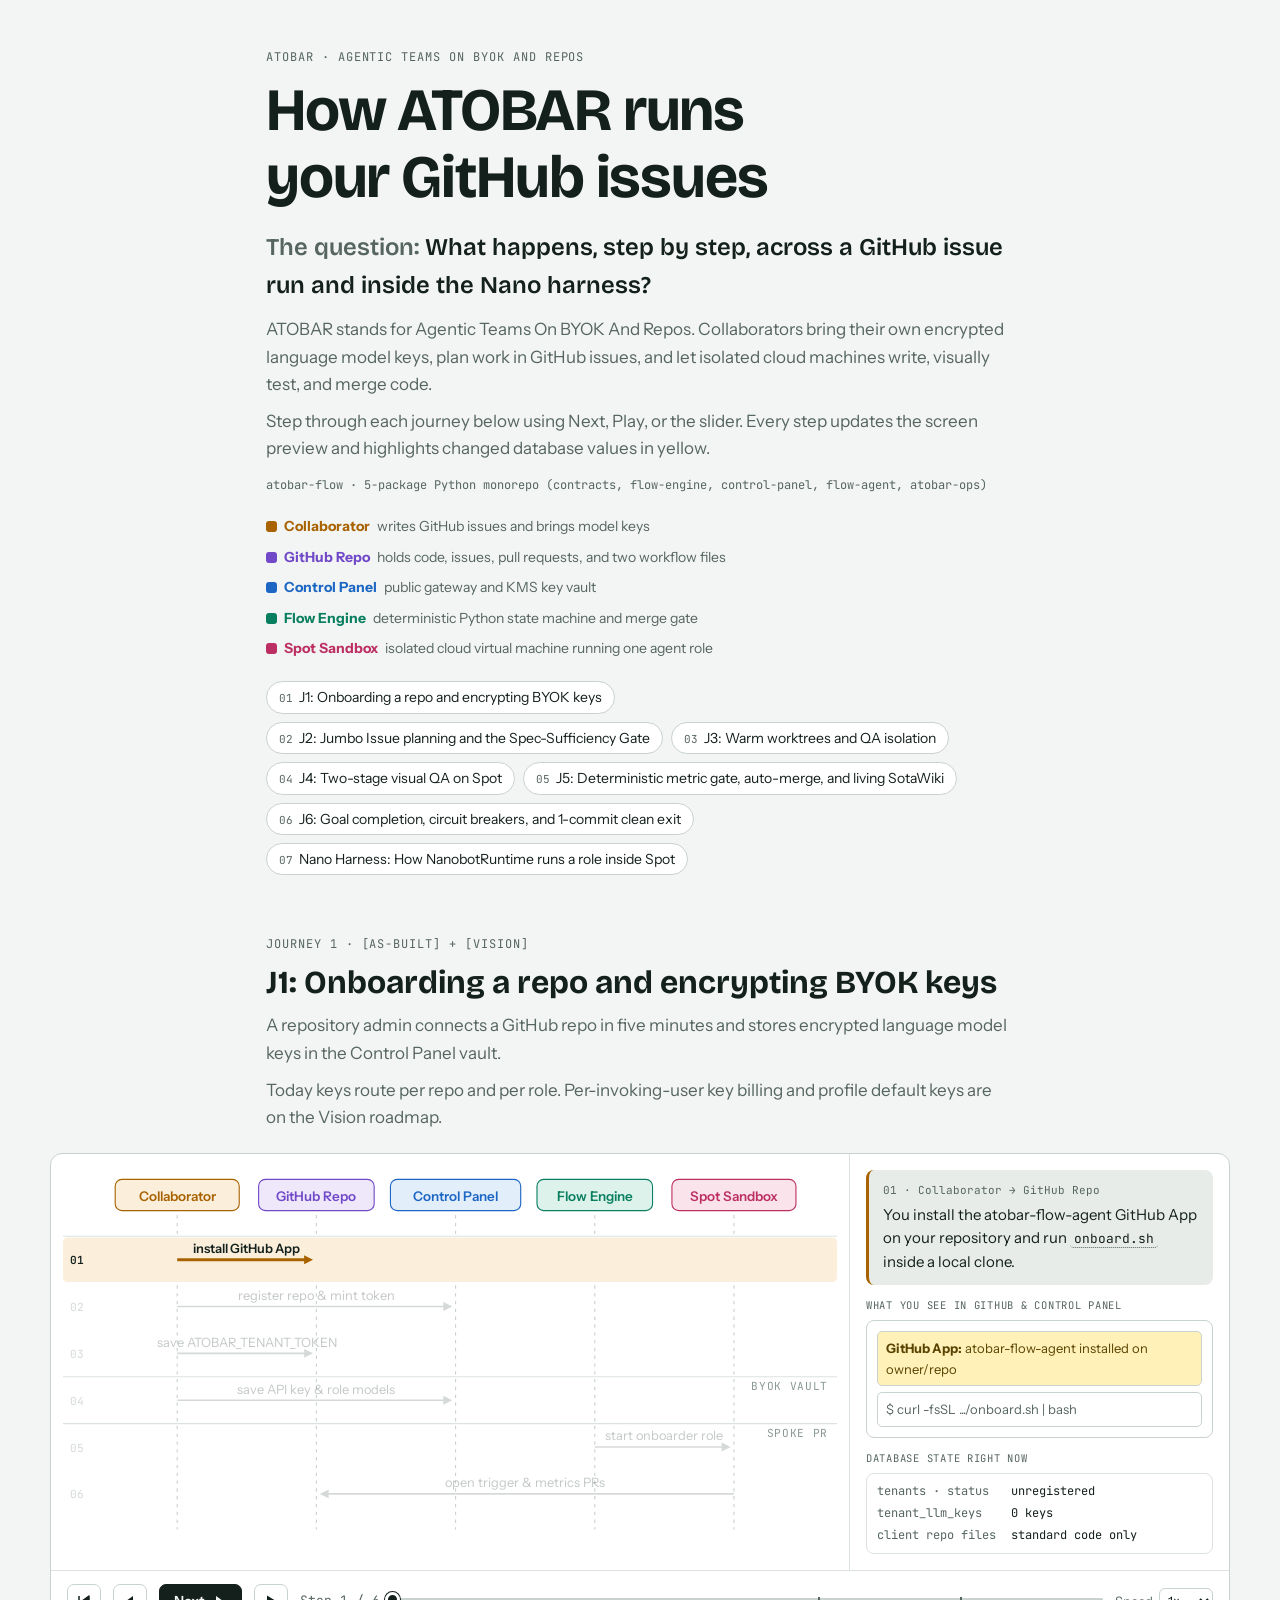
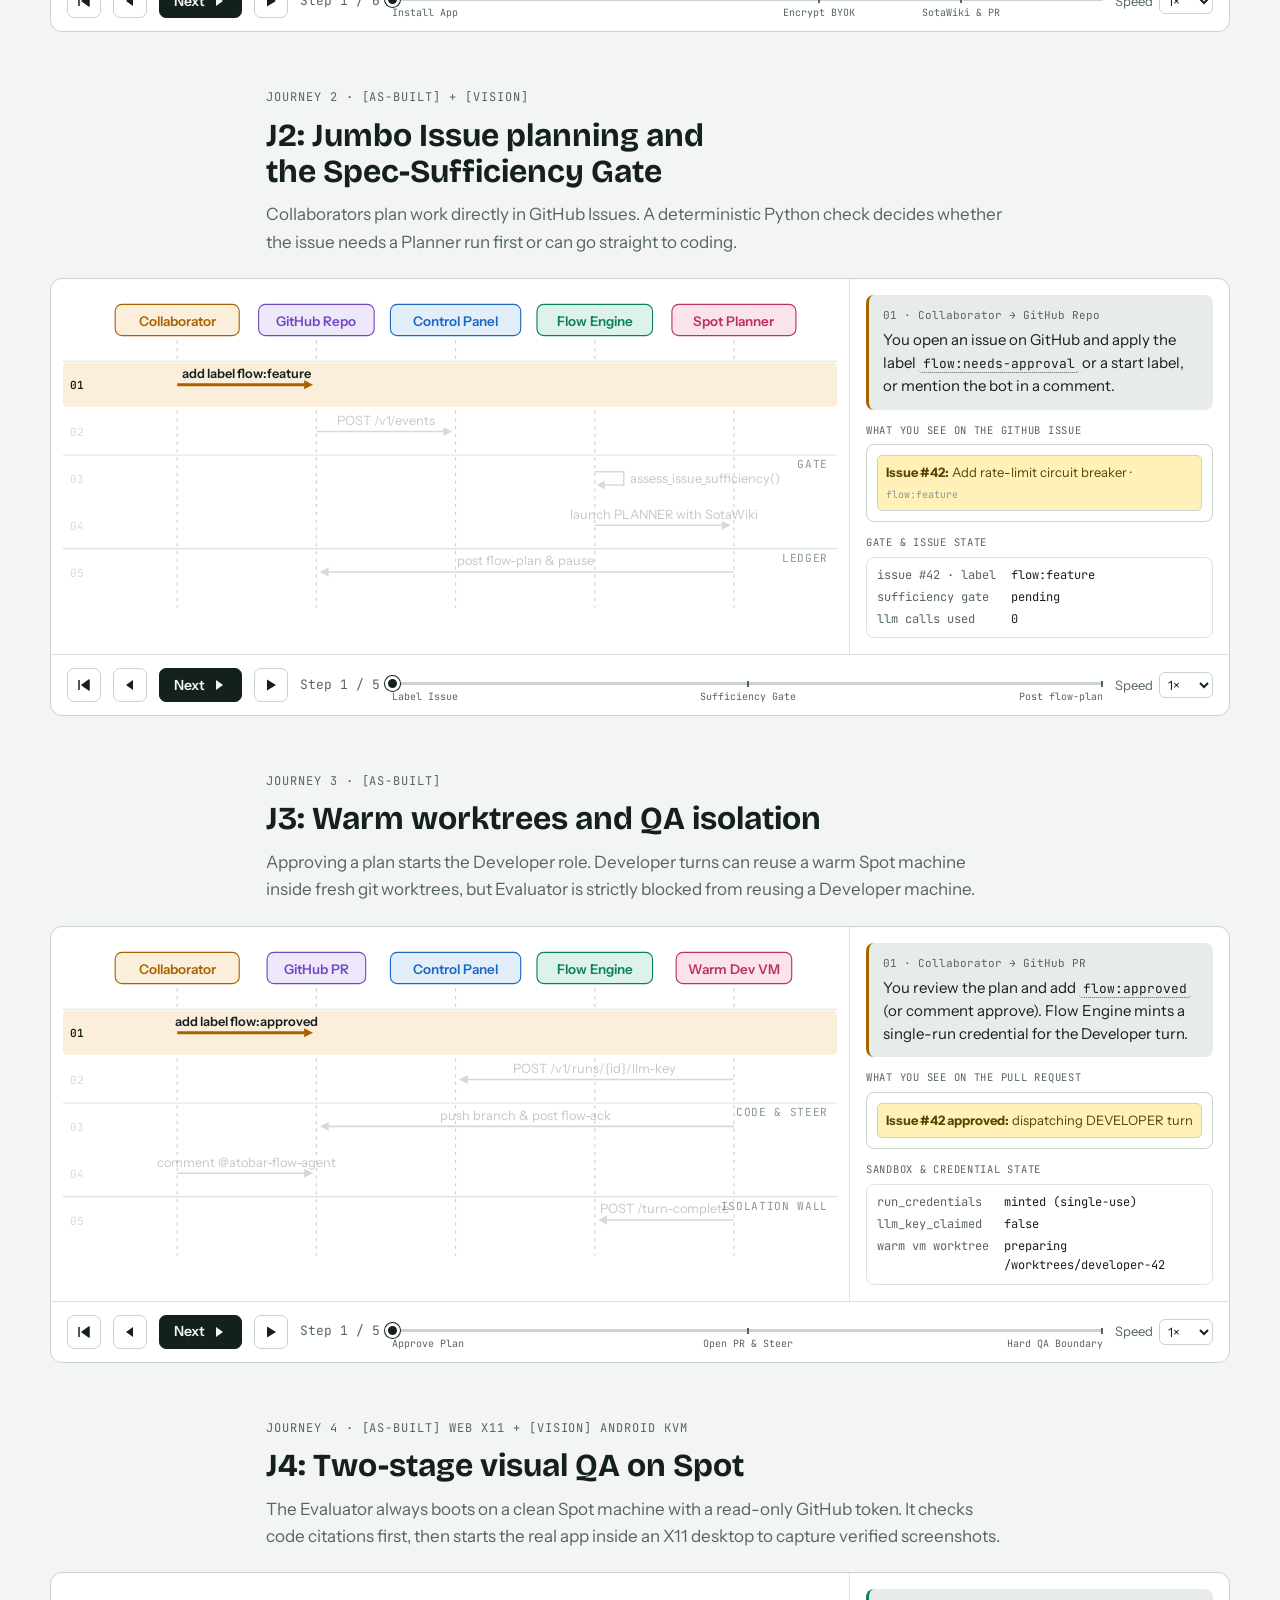
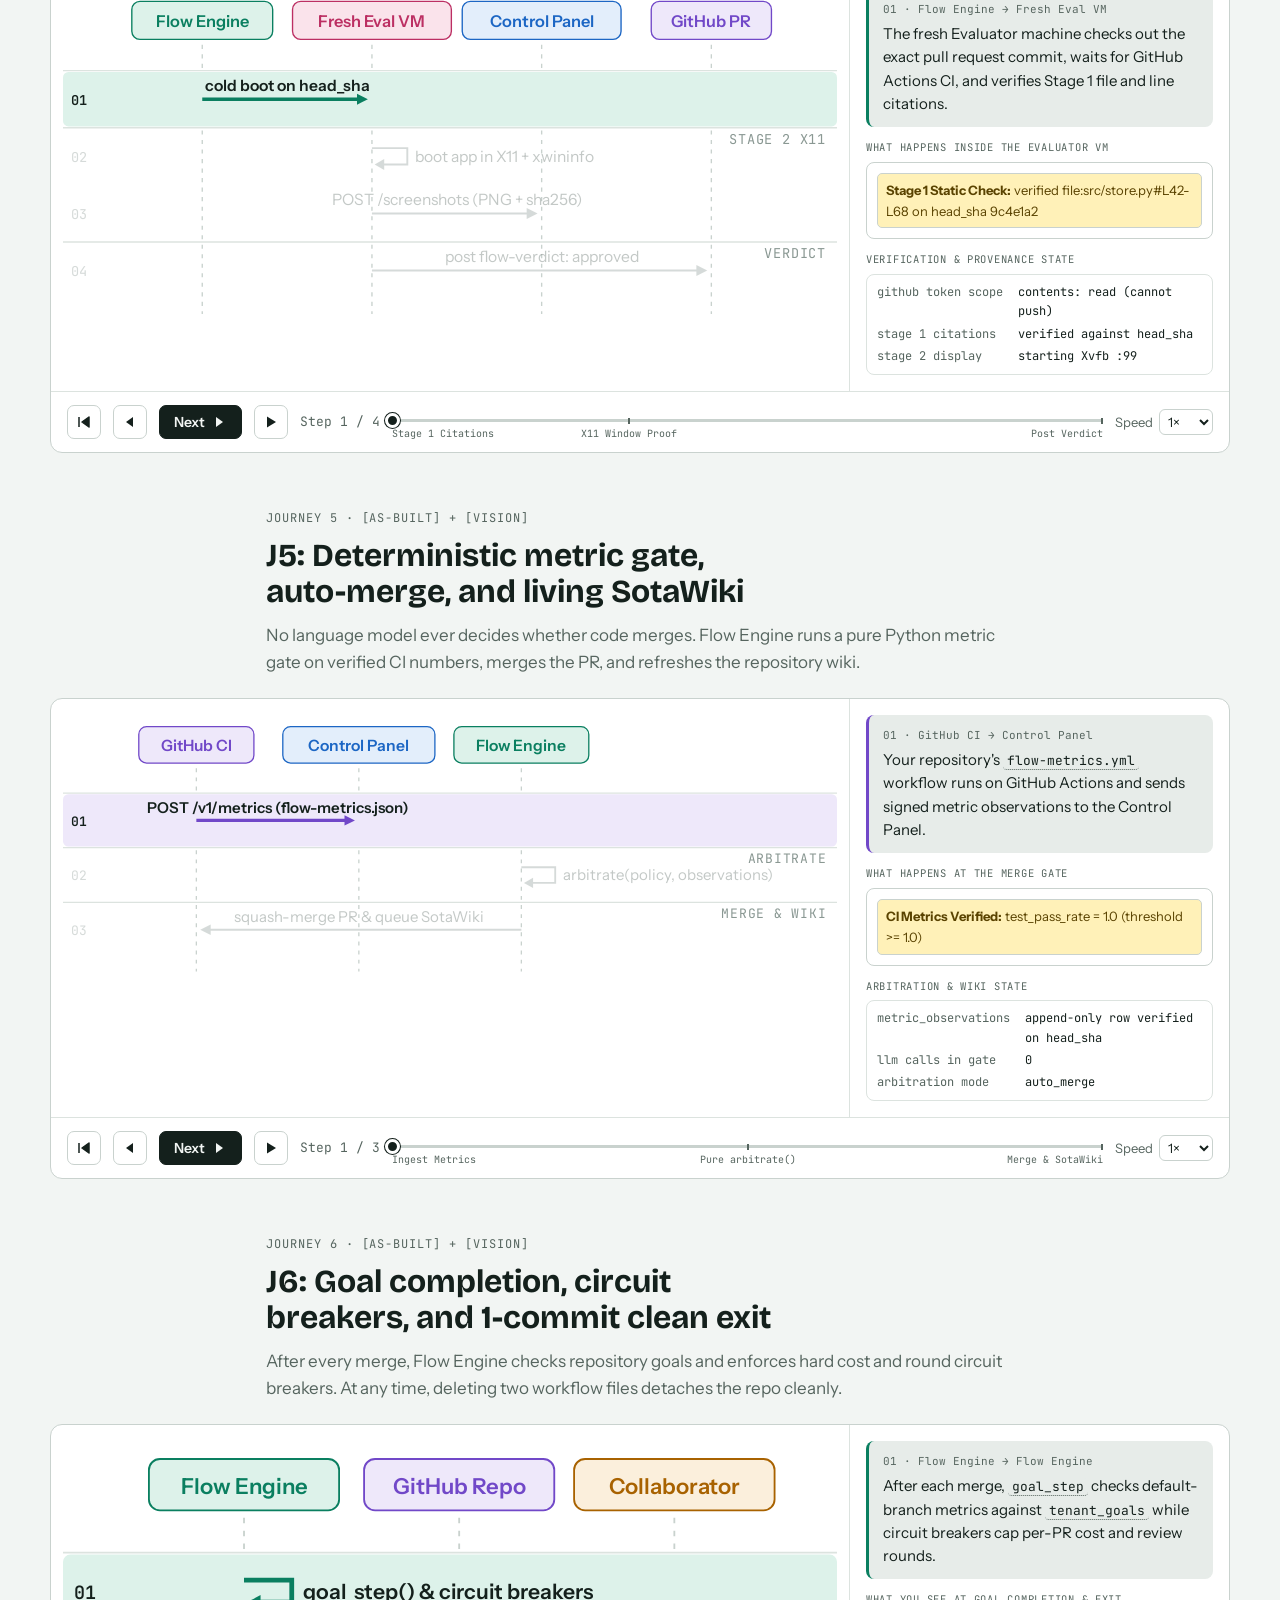
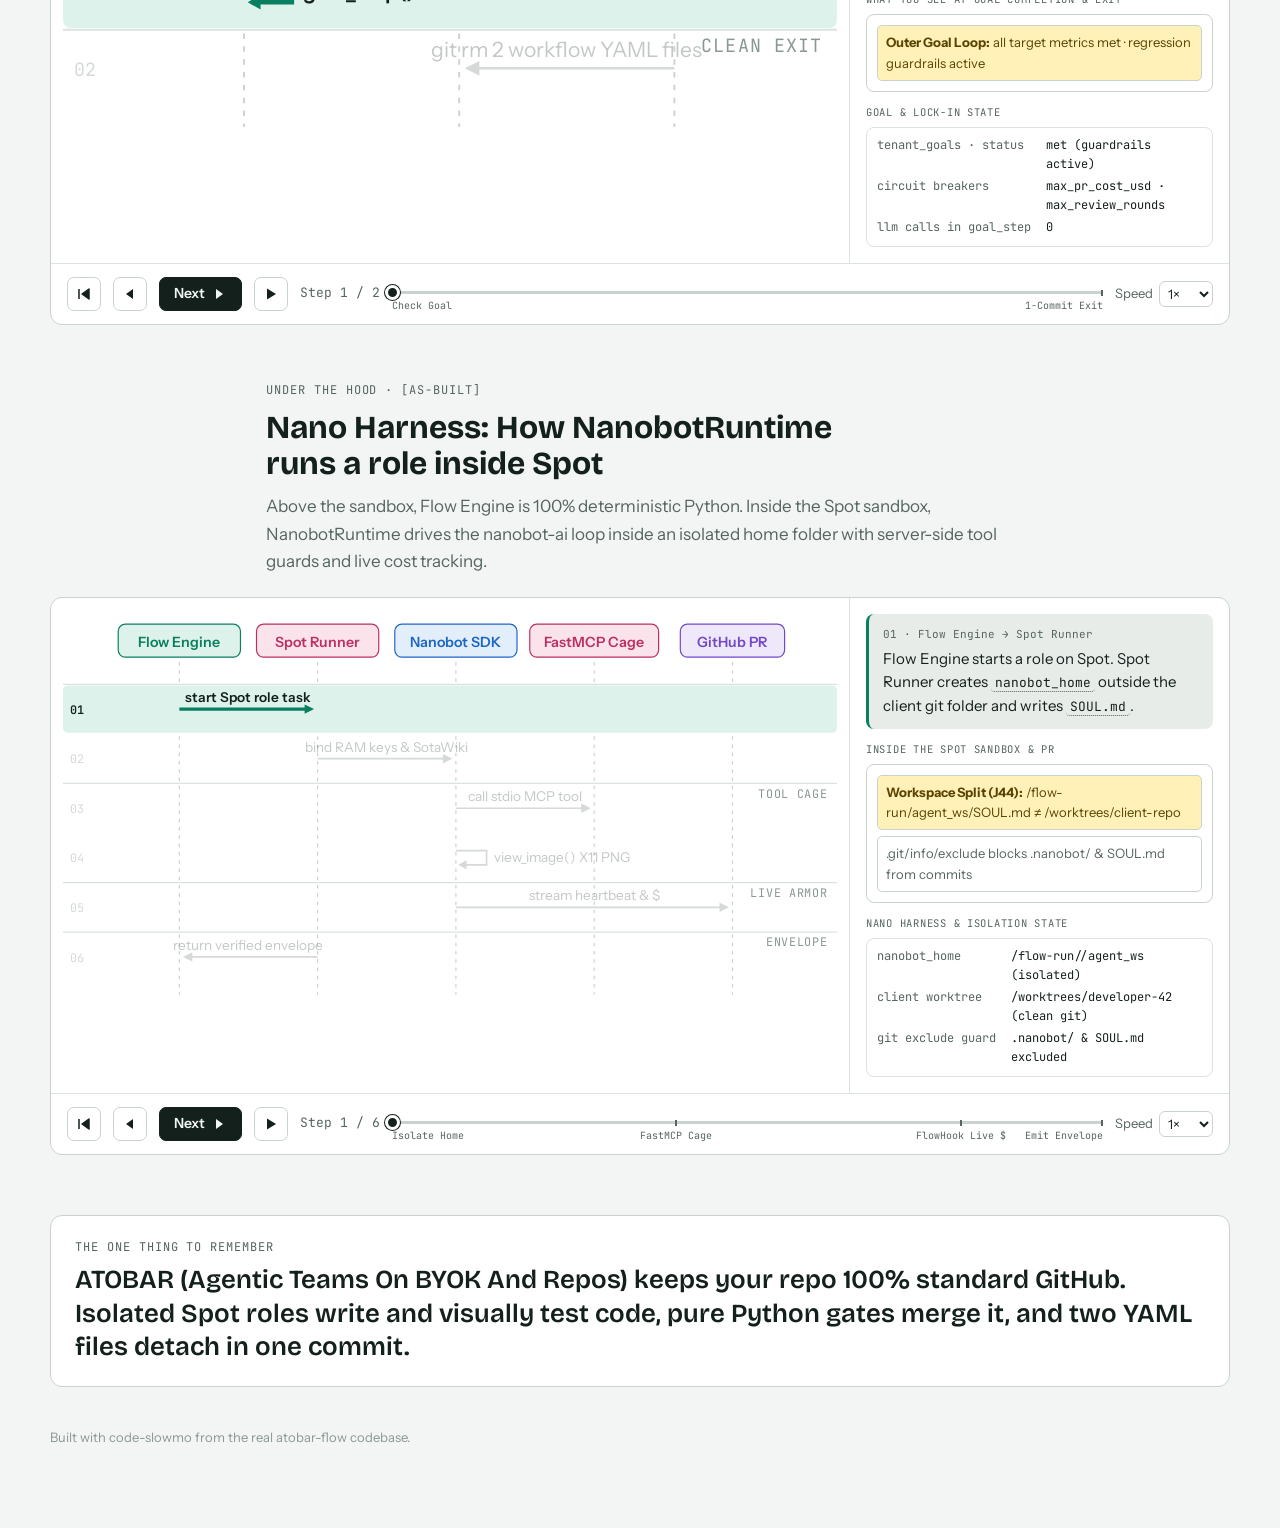
==== commit 2893f0db: "Pitch Per-Repo Knowledge Engine across BYOK x Nano harness flows" ====
--- a/explainers/user-journeys.html
+++ b/explainers/user-journeys.html
@@ -243,7 +243,7 @@
 <body>
 <div id="app"></div>
 <div id="tip" hidden></div>
-<script id="page-data" type="application/json">{"eyebrow": "ATOBAR · Agentic Teams On BYOK And Repos", "title": "How ATOBAR runs your GitHub issues", "question": "What happens, step by step, across a GitHub issue run and inside the Nano harness?", "intro": ["ATOBAR stands for Agentic Teams On BYOK And Repos. Collaborators bring their own encrypted language model keys, plan work in GitHub issues, and let isolated cloud machines write, visually test, and merge code.", "Step through each journey below using Next, Play, or the slider. Every step updates the screen preview and highlights changed database values in yellow."], "subject": "atobar-flow · 5-package Python monorepo (contracts, flow-engine, control-panel, flow-agent, atobar-ops)", "roles": [{"id": "human", "name": "Collaborator", "about": "writes GitHub issues and brings model keys"}, {"id": "github", "name": "GitHub Repo", "about": "holds code, issues, pull requests, and two workflow files"}, {"id": "cp", "name": "Control Panel", "about": "public gateway and KMS key vault"}, {"id": "fe", "name": "Flow Engine", "about": "deterministic Python state machine and merge gate"}, {"id": "spot", "name": "Spot Sandbox", "about": "isolated cloud virtual machine running one agent role"}], "terms": {"onboard.sh": "The five-minute setup script that connects a GitHub repository to atobar-flow.", "flow-trigger.yml": "The GitHub Actions workflow file in your repo that forwards issue labels and comments to atobar-flow.", "flow-metrics.yml": "The GitHub Actions workflow file in your repo that runs metric checks and sends numeric results to atobar-flow.", "ATOBAR_TENANT_TOKEN": "The secret token saved in your GitHub repo so its workflows can talk to the Control Panel.", "tenant_llm_keys": "The Control Panel database table that stores encrypted API keys.", "tenant_role_llm": "The Control Panel database table that maps each agent role to a model provider and model name.", "SotaWiki": "The living architecture wiki with a validated Mermaid diagram stored for each repository.", "assess_issue_sufficiency": "The deterministic Python function in flow-engine that checks if an issue is detailed enough to skip planning.", "flow-plan": "The structured markdown checklist comment that the Planner role posts on a GitHub issue.", "flow:needs-approval": "The GitHub label that pauses an issue until a human approves the plan.", "flow:approved": "The GitHub label a human adds to approve a plan and start the Developer role.", "prepare_role_worktree": "The sandbox function that creates a clean git folder for the next role on a warm machine.", "WARM_HANDOVER_FORBIDDEN_ROLES": "The rule in contracts that blocks Evaluator and Arbitrator from reusing a Developer machine.", "flow-ack": "The comment the Developer role posts on a pull request to report which review findings it fixed.", "flow-verdict": "The comment the Evaluator role posts on a pull request after running static and visual checks.", "xwininfo": "The Linux X11 tool that lists real open windows on the display server.", "arbitrate": "The pure Python function in contracts that checks if all business metrics pass before merging.", "loop_rounds": "The Flow Engine database table that records tokens, cost, and state for every agent turn.", "tenant_goals": "The Flow Engine database table that tracks repository metric goals and spend caps.", "goal_step": "The pure Python function in flow-engine that checks if all repository target metrics are met after a merge.", "NanobotRuntime": "The headless runner in flow-agent that executes each agent role through the nanobot-ai Python SDK.", "nanobot_home": "The isolated folder outside your client repository where the Nano harness keeps SOUL.md and session memory.", "SOUL.md": "The per-run persona and rule file written into nanobot_home for the active agent role.", "tools_mcp": "The out-of-process stdio FastMCP server that enforces per-role tool allowlists.", "view_image": "The workspace-jailed multimodal image reader that lets the Evaluator inspect real X11 screenshots.", "FlowHook": "The lifecycle hook around every Nano turn that tracks heartbeats, stalls, and per-tool token spend."}, "sections": [{"type": "flow", "id": "j1-onboarding", "eyebrow": "Journey 1 · [AS-BUILT] + [VISION]", "title": "J1: Onboarding a repo and encrypting BYOK keys", "intro": ["A repository admin connects a GitHub repo in five minutes and stores encrypted language model keys in the Control Panel vault.", "Today keys route per repo and per role. Per-invoking-user key billing and profile default keys are on the Vision roadmap."], "lanes": [{"id": "human", "name": "Collaborator", "role": "human"}, {"id": "gh", "name": "GitHub Repo", "role": "github"}, {"id": "cp", "name": "Control Panel", "role": "cp"}, {"id": "fe", "name": "Flow Engine", "role": "fe"}, {"id": "spot", "name": "Spot Sandbox", "role": "spot"}], "screenLabel": "What you see in GitHub & Control Panel", "stateLabel": "Database state right now", "steps": [{"phase": "setup", "tick": "Install App", "from": "human", "to": "gh", "label": "install GitHub App", "say": "You install the atobar-flow-agent GitHub App on your repository and run <code>onboard.sh<\/code> inside a local clone.", "screen": "<div class='scr-col'><div class='scr-box scr-hot'><b>GitHub App:<\/b> atobar-flow-agent installed on owner/repo<\/div><div class='scr-box scr-muted'>$ curl -fsSL .../onboard.sh | bash<\/div><\/div>", "state": {"tenants · status": "unregistered", "tenant_llm_keys": "0 keys", "client repo files": "standard code only"}}, {"from": "human", "to": "cp", "label": "register repo & mint token", "say": "You add the repository in the Control Panel. The Control Panel creates a tenant token and stores only its hash.", "screen": "<div class='scr-col'><div class='scr-box'><b>Control Panel:<\/b> owner/repo registered<\/div><div class='scr-box scr-hot'><b>Token minted:<\/b> atb_9f8a... (shown once)<\/div><\/div>", "state": {"tenants · status": "onboarding", "tenant_tokens · hash": "sha256:4b8e...", "tenant_llm_keys": "0 keys"}}, {"from": "human", "to": "gh", "label": "save ATOBAR_TENANT_TOKEN", "say": "The setup script saves <code>ATOBAR_TENANT_TOKEN<\/code> in your repository's GitHub Actions secrets.", "screen": "<div class='scr-col'><div class='scr-box scr-hot'><b>GitHub Secret saved:<\/b> ATOBAR_TENANT_TOKEN<\/div><\/div>", "state": {"tenants · status": "onboarding", "github secret": "ATOBAR_TENANT_TOKEN = set", "tenant_llm_keys": "0 keys"}}, {"phase": "byok vault", "tick": "Encrypt BYOK", "from": "human", "to": "cp", "label": "save API key & role models", "say": "You paste your provider key. The Control Panel encrypts it with AWS KMS and saves it in <code>tenant_llm_keys<\/code>, then maps roles in <code>tenant_role_llm<\/code>.", "screen": "<div class='scr-col'><div class='scr-box scr-hot'><b>KMS Vault:<\/b> claude &amp; gemini keys sealed (AES-GCM)<\/div><div class='scr-box'><b>Role routing:<\/b> developer &rarr; claude, evaluator &rarr; gemini<\/div><\/div>", "state": {"tenant_llm_keys": "sealed (AAD: tenant_id + provider)", "tenant_role_llm": "planner/dev: claude · eval: gemini", "vision roadmap": "user_llm_keys + invoking_user (J53)"}}, {"phase": "spoke pr", "tick": "SotaWiki & PR", "from": "fe", "to": "spot", "label": "start onboarder role", "say": "Flow Engine starts the onboarder role on a Spot machine. The onboarder scans your repo and builds the initial <code>SotaWiki<\/code> architecture diagram.", "screen": "<div class='scr-col'><div class='scr-box scr-hot'><b>Spot Onboarder:<\/b> validated Mermaid SotaWiki generated<\/div><\/div>", "state": {"repository_wikis · status": "ready (Mermaid validated)", "tenant_llm_keys": "sealed (AAD: tenant_id + provider)", "client repo files": "opening onboarding PR"}}, {"from": "spot", "to": "gh", "label": "open trigger & metrics PRs", "say": "Setup opens pull requests for <code>flow-trigger.yml<\/code> and <code>flow-metrics.yml<\/code> once Flow Engine compiles your metric. Merging them activates the repo.", "screen": "<div class='scr-col'><div class='scr-box scr-hot'><b>Workflows Active:<\/b> .github/workflows/flow-trigger.yml + flow-metrics.yml<\/div><\/div>", "state": {"tenants · status": "active", "repository_wikis · status": "ready (Mermaid validated)", "client repo files": "2 YAML workflows (0 SDK imports)"}}]}, {"type": "flow", "id": "j2-planning", "eyebrow": "Journey 2 · [AS-BUILT] + [VISION]", "title": "J2: Jumbo Issue planning and the Spec-Sufficiency Gate", "intro": ["Collaborators plan work directly in GitHub Issues. A deterministic Python check decides whether the issue needs a Planner run first or can go straight to coding."], "lanes": [{"id": "human", "name": "Collaborator", "role": "human"}, {"id": "gh", "name": "GitHub Repo", "role": "github"}, {"id": "cp", "name": "Control Panel", "role": "cp"}, {"id": "fe", "name": "Flow Engine", "role": "fe"}, {"id": "spot", "name": "Spot Planner", "role": "spot"}], "screenLabel": "What you see on the GitHub Issue", "stateLabel": "Gate & issue state", "steps": [{"phase": "trigger", "tick": "Label Issue", "from": "human", "to": "gh", "label": "add label flow:feature", "say": "You open an issue on GitHub and apply the label <code>flow:needs-approval<\/code> or a start label, or mention the bot in a comment.", "screen": "<div class='scr-col'><div class='scr-box scr-hot'><b>Issue #42:<\/b> Add rate-limit circuit breaker · <span class='scr-tag'>flow:feature<\/span><\/div><\/div>", "state": {"issue #42 · label": "flow:feature", "sufficiency gate": "pending", "llm calls used": "0"}}, {"from": "gh", "to": "cp", "label": "POST /v1/events", "say": "The workflow <code>flow-trigger.yml<\/code> forwards the signed event to the Control Panel, which verifies the token and sends it to Flow Engine.", "screen": "<div class='scr-col'><div class='scr-box'><b>Webhook ingress:<\/b> POST /v1/events verified<\/div><\/div>", "state": {"conductor_events": "deduplicated event_id recorded", "sufficiency gate": "running", "llm calls used": "0"}}, {"phase": "gate", "tick": "Sufficiency Gate", "from": "fe", "to": "fe", "label": "assess_issue_sufficiency()", "say": "Flow Engine runs <code>assess_issue_sufficiency<\/code> in pure Python. Concrete specs with file targets go straight to Developer; broad specs route to Planner.", "screen": "<div class='scr-col'><div class='scr-box scr-hot'><b>Spec-Sufficiency Gate (0 LLM):<\/b> Broad spec detected &rarr; route to PLANNER<\/div><\/div>", "state": {"sufficiency gate": "needs_plan (broad scope)", "next role": "planner", "llm calls used": "0"}}, {"from": "fe", "to": "spot", "label": "launch PLANNER with SotaWiki", "say": "Flow Engine starts the Planner role on a Spot machine and injects the repository's <code>SotaWiki<\/code> architecture map so the agent knows the module layout.", "screen": "<div class='scr-col'><div class='scr-box'><b>Spot Planner running:<\/b> reading SotaWiki &amp; repo tree (read-only)<\/div><\/div>", "state": {"active role": "planner (read-only worktree)", "context loaded": "SotaWiki + TenantManifest", "llm calls used": "1 planning turn"}}, {"phase": "ledger", "tick": "Post flow-plan", "from": "spot", "to": "gh", "label": "post flow-plan & pause", "say": "The Planner posts a <code>flow-plan<\/code> checklist comment naming the target files and acceptance criteria, then sets <code>flow:needs-approval<\/code> for human review.", "screen": "<div class='scr-col'><div class='scr-box scr-hot'><b>Comment by bot:<\/b> flow-plan Task Ledger (3 work packages)<\/div><div class='scr-box'><b>Label updated:<\/b> <span class='scr-tag'>flow:needs-approval<\/span><\/div><\/div>", "state": {"issue #42 · label": "flow:needs-approval", "pinned comment": "flow-plan Task Ledger posted", "vision roadmap": "venture_jumbo_links across repos"}}]}, {"type": "flow", "id": "j3-execution", "eyebrow": "Journey 3 · [AS-BUILT]", "title": "J3: Warm worktrees and QA isolation", "intro": ["Approving a plan starts the Developer role. Developer turns can reuse a warm Spot machine inside fresh git worktrees, but Evaluator is strictly blocked from reusing a Developer machine."], "lanes": [{"id": "human", "name": "Collaborator", "role": "human"}, {"id": "gh", "name": "GitHub PR", "role": "github"}, {"id": "cp", "name": "Control Panel", "role": "cp"}, {"id": "fe", "name": "Flow Engine", "role": "fe"}, {"id": "spot", "name": "Warm Dev VM", "role": "spot"}], "screenLabel": "What you see on the Pull Request", "stateLabel": "Sandbox & credential state", "steps": [{"phase": "approve", "tick": "Approve Plan", "from": "human", "to": "gh", "label": "add label flow:approved", "say": "You review the plan and add <code>flow:approved<\/code> (or comment approve). Flow Engine mints a single-run credential for the Developer turn.", "screen": "<div class='scr-col'><div class='scr-box scr-hot'><b>Issue #42 approved:<\/b> dispatching DEVELOPER turn<\/div><\/div>", "state": {"run_credentials": "minted (single-use)", "llm_key_claimed": "false", "warm vm worktree": "preparing /worktrees/developer-42"}}, {"from": "spot", "to": "cp", "label": "POST /v1/runs/{id}/llm-key", "say": "The Spot machine claims its decrypted model key once, binding the credential to its cloud instance ID so no other machine can reuse it.", "screen": "<div class='scr-col'><div class='scr-box'><b>KMS Key Claimed:<\/b> bound to EC2 X-Instance-ID i-0a9f...<\/div><\/div>", "state": {"run_credentials": "bound to instance i-0a9f...", "llm_key_claimed": "true (single-use locked)", "warm vm worktree": "/worktrees/developer-42 active"}}, {"phase": "code & steer", "tick": "Open PR & Steer", "from": "spot", "to": "gh", "label": "push branch & post flow-ack", "say": "The Developer writes tests first, implements the change, opens a pull request, and posts a <code>flow-ack<\/code> summary while streaming live telemetry.", "screen": "<div class='scr-col'><div class='scr-box scr-hot'><b>PR #48 Opened:<\/b> feat: add circuit breaker · flow-ack posted<\/div><\/div>", "state": {"pr #48 · head_sha": "9c4e1a2", "loop_rounds · role": "developer (round 1)", "telemetry comment": "streaming tool calls & spend"}}, {"from": "human", "to": "gh", "label": "comment @atobar-flow-agent", "say": "You can steer an active or paused pull request at any time in plain English by commenting to the agent on the PR thread.", "screen": "<div class='scr-col'><div class='scr-box scr-hot'><b>You commented:<\/b> @atobar-flow-agent use exponential jitter in store.py<\/div><\/div>", "state": {"pr #48 · steering": "human directive queued", "warm handover": "prepare_role_worktree() reuses warm VM", "next role after dev": "evaluator"}}, {"phase": "isolation wall", "tick": "Hard QA Boundary", "from": "spot", "to": "fe", "label": "POST /turn-complete", "say": "When the Developer finishes, Flow Engine checks <code>WARM_HANDOVER_FORBIDDEN_ROLES<\/code>. Because the next role is Evaluator, it orders the Developer machine to shut down.", "screen": "<div class='scr-col'><div class='scr-box scr-hot'><b>Zero-Trust Guard:<\/b> WARM_HANDOVER_FORBIDDEN_ROLES = {evaluator, arbitrator} &rarr; terminate Dev VM<\/div><\/div>", "state": {"warm dev vm action": "terminate (handover forbidden)", "evaluator vm": "launching fresh cold Spot VM", "evaluator token": "contents: read only"}}]}, {"type": "flow", "id": "j4-visual-qa", "eyebrow": "Journey 4 · [AS-BUILT] Web X11 + [VISION] Android KVM", "title": "J4: Two-stage visual QA on Spot", "intro": ["The Evaluator always boots on a clean Spot machine with a read-only GitHub token. It checks code citations first, then starts the real app inside an X11 desktop to capture verified screenshots."], "lanes": [{"id": "fe", "name": "Flow Engine", "role": "fe"}, {"id": "eval", "name": "Fresh Eval VM", "role": "spot"}, {"id": "cp", "name": "Control Panel", "role": "cp"}, {"id": "gh", "name": "GitHub PR", "role": "github"}], "screenLabel": "What happens inside the Evaluator VM", "stateLabel": "Verification & provenance state", "steps": [{"phase": "stage 1", "tick": "Stage 1 Citations", "from": "fe", "to": "eval", "label": "cold boot on head_sha", "say": "The fresh Evaluator machine checks out the exact pull request commit, waits for GitHub Actions CI, and verifies Stage 1 file and line citations.", "screen": "<div class='scr-col'><div class='scr-box scr-hot'><b>Stage 1 Static Check:<\/b> verified file:src/store.py#L42-L68 on head_sha 9c4e1a2<\/div><\/div>", "state": {"github token scope": "contents: read (cannot push)", "stage 1 citations": "verified against head_sha", "stage 2 display": "starting Xvfb :99"}}, {"phase": "stage 2 x11", "tick": "X11 Window Proof", "from": "eval", "to": "eval", "label": "boot app in X11 + xwininfo", "say": "In Stage 2, the Evaluator starts the app inside X11. It runs <code>xwininfo<\/code> and process checks to prove a real window is open.", "screen": "<div class='scr-col'><div class='scr-box scr-hot'><b>X11 Display :99:<\/b> Chromium window 1440x900 verified via xwininfo &amp; ps<\/div><\/div>", "state": {"image profile": "web-x11-arm64 [AS-BUILT]", "x11_windows": "0x400001 Chromium 1440x900", "vision profile": "android-studio-kvm-x86 [VISION]"}}, {"from": "eval", "to": "cp", "label": "POST /screenshots (PNG + sha256)", "say": "The Evaluator uploads encrypted PNG screenshots tagged with their SHA-256 digest, window list, and data mode to the Control Panel.", "screen": "<div class='scr-col'><div class='scr-box'><b>Uploaded PNG:<\/b> sha256:e3b0c4... · data_mode: live<\/div><\/div>", "state": {"screenshot storage": "AES-GCM encrypted on CP volume", "provenance digest": "sha256:e3b0c442...", "data_mode": "live"}}, {"phase": "verdict", "tick": "Post Verdict", "from": "eval", "to": "gh", "label": "post flow-verdict: approved", "say": "Once static and visual checks pass, the Evaluator posts the <code>flow-verdict<\/code> comment with embedded screenshots and marks the check run green.", "screen": "<div class='scr-col'><div class='scr-box scr-hot'><b>PR #48 Verdict:<\/b> flow-verdict: approved (with live X11 screenshot proof)<\/div><\/div>", "state": {"flow-verdict": "approved (head_sha 9c4e1a2)", "flow/eval check run": "success", "open disputes": "0"}}]}, {"type": "flow", "id": "j5-arbitration", "eyebrow": "Journey 5 · [AS-BUILT] + [VISION]", "title": "J5: Deterministic metric gate, auto-merge, and living SotaWiki", "intro": ["No language model ever decides whether code merges. Flow Engine runs a pure Python metric gate on verified CI numbers, merges the PR, and refreshes the repository wiki."], "lanes": [{"id": "gh", "name": "GitHub CI", "role": "github"}, {"id": "cp", "name": "Control Panel", "role": "cp"}, {"id": "fe", "name": "Flow Engine", "role": "fe"}], "screenLabel": "What happens at the merge gate", "stateLabel": "Arbitration & wiki state", "steps": [{"phase": "metrics", "tick": "Ingest Metrics", "from": "gh", "to": "cp", "label": "POST /v1/metrics (flow-metrics.json)", "say": "Your repository's <code>flow-metrics.yml<\/code> workflow runs on GitHub Actions and sends signed metric observations to the Control Panel.", "screen": "<div class='scr-col'><div class='scr-box scr-hot'><b>CI Metrics Verified:<\/b> test_pass_rate = 1.0 (threshold &gt;= 1.0)<\/div><\/div>", "state": {"metric_observations": "append-only row verified on head_sha", "llm calls in gate": "0", "arbitration mode": "auto_merge"}}, {"phase": "arbitrate", "tick": "Pure arbitrate()", "from": "fe", "to": "fe", "label": "arbitrate(policy, observations)", "say": "Flow Engine runs the pure Python function <code>arbitrate<\/code> to compare every metric observation against the tenant policy and record turn spend in <code>loop_rounds<\/code>.", "screen": "<div class='scr-col'><div class='scr-box scr-hot'><b>Pure Python Arbitrator:<\/b> all required metrics &amp; guardrails passed<\/div><\/div>", "state": {"arbitration_decisions": "passed = true (0 LLM imports)", "loop_rounds · cost_usd": "recorded per turn [AS-BUILT]", "vision ledger": "Fiscal Share + Architectural Yield [VISION]"}}, {"phase": "merge & wiki", "tick": "Merge & SotaWiki", "from": "fe", "to": "gh", "label": "squash-merge PR & queue SotaWiki", "say": "Under auto-merge mode, Flow Engine squash-merges the pull request and increments the merge counter on <code>SotaWiki<\/code> so the architecture diagram stays current.", "screen": "<div class='scr-col'><div class='scr-box scr-hot'><b>PR #48 Squash-Merged:<\/b> SotaWiki refresh queued after N merges<\/div><\/div>", "state": {"pr #48 · state": "merged to main", "repository_wikis": "merges_since_refresh += 1 (coalesced)", "issue #42 · label": "flow:shipped"}}]}, {"type": "flow", "id": "j6-sunset", "eyebrow": "Journey 6 · [AS-BUILT] + [VISION]", "title": "J6: Goal completion, circuit breakers, and 1-commit clean exit", "intro": ["After every merge, Flow Engine checks repository goals and enforces hard cost and round circuit breakers. At any time, deleting two workflow files detaches the repo cleanly."], "lanes": [{"id": "fe", "name": "Flow Engine", "role": "fe"}, {"id": "gh", "name": "GitHub Repo", "role": "github"}, {"id": "human", "name": "Collaborator", "role": "human"}], "screenLabel": "What you see at goal completion & exit", "stateLabel": "Goal & lock-in state", "steps": [{"phase": "goal loop", "tick": "Check Goal", "from": "fe", "to": "fe", "label": "goal_step() & circuit breakers", "say": "After each merge, <code>goal_step<\/code> checks default-branch metrics against <code>tenant_goals<\/code> while circuit breakers cap per-PR cost and review rounds.", "screen": "<div class='scr-col'><div class='scr-box scr-hot'><b>Outer Goal Loop:<\/b> all target metrics met · regression guardrails active<\/div><\/div>", "state": {"tenant_goals · status": "met (guardrails active)", "circuit breakers": "max_pr_cost_usd · max_review_rounds", "llm calls in goal_step": "0"}}, {"phase": "clean exit", "tick": "1-Commit Exit", "from": "human", "to": "gh", "label": "git rm 2 workflow YAML files", "say": "When you hand off or sunset a repository, you delete <code>flow-trigger.yml<\/code> and <code>flow-metrics.yml<\/code> in one commit. Zero lock-in remains.", "screen": "<div class='scr-col'><div class='scr-box scr-hot'><b>1-Commit Clean Exit:<\/b> git rm .github/workflows/flow-trigger.yml flow-metrics.yml<\/div><\/div>", "state": {"client repo workflows": "removed in 1 commit", "runtime sdk imports": "0 (100% standalone repo)", "vendor lock-in": "none"}}]}, {"type": "flow", "id": "nano-harness", "eyebrow": "Under the Hood · [AS-BUILT]", "title": "Nano Harness: How NanobotRuntime runs a role inside Spot", "intro": ["Above the sandbox, Flow Engine is 100% deterministic Python. Inside the Spot sandbox, NanobotRuntime drives the nanobot-ai loop inside an isolated home folder with server-side tool guards and live cost tracking."], "lanes": [{"id": "fe", "name": "Flow Engine", "role": "fe"}, {"id": "sup", "name": "Spot Runner", "role": "spot"}, {"id": "nano", "name": "Nanobot SDK", "role": "cp"}, {"id": "mcp", "name": "FastMCP Cage", "role": "spot"}, {"id": "gh", "name": "GitHub PR", "role": "github"}], "screenLabel": "Inside the Spot Sandbox & PR", "stateLabel": "Nano harness & isolation state", "steps": [{"phase": "boot & split", "tick": "Isolate Home", "from": "fe", "to": "sup", "label": "start Spot role task", "say": "Flow Engine starts a role on Spot. Spot Runner creates <code>nanobot_home<\/code> outside the client git folder and writes <code>SOUL.md<\/code>.", "screen": "<div class='scr-col'><div class='scr-box scr-hot'><b>Workspace Split (J44):<\/b> /flow-run/agent_ws/SOUL.md &ne; /worktrees/client-repo<\/div><div class='scr-box scr-muted'>.git/info/exclude blocks .nanobot/ &amp; SOUL.md from commits<\/div><\/div>", "state": {"nanobot_home": "/flow-run/<id>/agent_ws (isolated)", "client worktree": "/worktrees/developer-42 (clean git)", "git exclude guard": ".nanobot/ & SOUL.md excluded"}}, {"from": "sup", "to": "nano", "label": "bind RAM key placeholders", "say": "<code>NanobotRuntime<\/code> writes environment variable placeholders into config so decrypted model keys stay in memory and never touch disk.", "screen": "<div class='scr-col'><div class='scr-box scr-hot'><b>RAM-Only Keys:<\/b> providers.anthropic.apiKey = \"${FLOW_LLM_API_KEY}\"<\/div><\/div>", "state": {"plaintext keys on disk": "0", "active modelPreset": "developer -> claude (high effort)", "untrusted issue text": "wrapped in <untrusted_client_content>"}}, {"phase": "tool cage", "tick": "FastMCP Cage", "from": "nano", "to": "mcp", "label": "call stdio MCP tool", "say": "The model calls a tool. <code>tools_mcp<\/code> checks the role allowlist in a separate process before running the command.", "screen": "<div class='scr-col'><div class='scr-box scr-hot'><b>FastMCP Allowlist:<\/b> disabledSkills: [\"github\"] &middot; role tools enforced<\/div><\/div>", "state": {"raw gh cli skill": "disabled", "stdio mcp server": "enforcing per-role allowlist", "evaluator write tools": "blocked out-of-process"}}, {"from": "nano", "to": "nano", "label": "view_image() X11 PNG", "say": "During visual checks, <code>view_image<\/code> reads X11 screenshots inside the workspace so the model inspects real pixels.", "screen": "<div class='scr-col'><div class='scr-box scr-hot'><b>Multimodal Vision:<\/b> view_image(.atobar/artifacts/x11_window.png)<\/div><\/div>", "state": {"vision path guard": "jailed to WORKSPACE_DIR", "multimodal input": "native PNG blocks loaded", "x11 display": ":99 verified"}}, {"phase": "live armor", "tick": "FlowHook Live $", "from": "nano", "to": "gh", "label": "stream heartbeat & $", "say": "After every model turn, <code>FlowHook<\/code> sends a 15-second heartbeat, resets the 900-second stall timer, and updates pull request spend.", "screen": "<div class='scr-col'><div class='scr-box scr-hot'><b>Pinned PR Telemetry:<\/b> Turn 6 &middot; 41.2k tokens &middot; $0.38 &middot; heartbeat OK<\/div><\/div>", "state": {"FlowHook heartbeat": "every 15s (stall cap 900s)", "per-tool cost_usd": "tracked in by_tool ledger", "pinned pr comment": "updated live"}}, {"phase": "envelope", "tick": "Emit Envelope", "from": "sup", "to": "fe", "label": "return verified envelope", "say": "When the role finishes, <code>NanobotRuntime<\/code> checks the fenced output block and reports completion back to Flow Engine.", "screen": "<div class='scr-col'><div class='scr-box scr-hot'><b>Envelope Verified:<\/b> flow-ack / flow-verdict schema passed<\/div><\/div>", "state": {"envelope parser": "strict schema verified", "loop_rounds · runtime": "nanobot", "client git status": "clean (0 harness files)"}}]}], "takeaway": "ATOBAR (Agentic Teams On BYOK And Repos) keeps your repo 100% standard GitHub. Isolated Spot roles write and visually test code, pure Python gates merge it, and two YAML files detach in one commit.", "footer": "Built with code-slowmo from the real atobar-flow codebase."}</script>
+<script id="page-data" type="application/json">{"eyebrow": "ATOBAR · Agentic Teams On BYOK And Repos", "title": "How ATOBAR runs your GitHub issues", "question": "What happens, step by step, across a GitHub issue run and inside the Nano harness?", "intro": ["ATOBAR stands for Agentic Teams On BYOK And Repos. Collaborators bring their own encrypted language model keys, plan work in GitHub issues, and let isolated cloud machines write, visually test, and merge code.", "Step through each journey below using Next, Play, or the slider. Every step updates the screen preview and highlights changed database values in yellow."], "subject": "atobar-flow · 5-package Python monorepo (contracts, flow-engine, control-panel, flow-agent, atobar-ops)", "roles": [{"id": "human", "name": "Collaborator", "about": "writes GitHub issues and brings model keys"}, {"id": "github", "name": "GitHub Repo", "about": "holds code, issues, pull requests, and two workflow files"}, {"id": "cp", "name": "Control Panel", "about": "public gateway and KMS key vault"}, {"id": "fe", "name": "Flow Engine", "about": "deterministic Python state machine and merge gate"}, {"id": "spot", "name": "Spot Sandbox", "about": "isolated cloud virtual machine running one agent role"}], "terms": {"onboard.sh": "The five-minute setup script that connects a GitHub repository to atobar-flow.", "flow-trigger.yml": "The GitHub Actions workflow file in your repo that forwards issue labels and comments to atobar-flow.", "flow-metrics.yml": "The GitHub Actions workflow file in your repo that runs metric checks and sends numeric results to atobar-flow.", "ATOBAR_TENANT_TOKEN": "The secret token saved in your GitHub repo so its workflows can talk to the Control Panel.", "tenant_llm_keys": "The Control Panel database table that stores encrypted API keys.", "tenant_role_llm": "The Control Panel database table that maps each agent role to a model provider and model name.", "SotaWiki": "The per-repo Knowledge Engine snapshot (purpose, stack, layout, invariants, and Mermaid diagram) injected so any BYOK model follows your repo's best practices.", "assess_issue_sufficiency": "The deterministic Python function in flow-engine that checks if an issue is detailed enough to skip planning.", "flow-plan": "The structured markdown checklist comment that the Planner role posts on a GitHub issue.", "flow:needs-approval": "The GitHub label that pauses an issue until a human approves the plan.", "flow:approved": "The GitHub label a human adds to approve a plan and start the Developer role.", "prepare_role_worktree": "The sandbox function that creates a clean git folder for the next role on a warm machine.", "WARM_HANDOVER_FORBIDDEN_ROLES": "The rule in contracts that blocks Evaluator and Arbitrator from reusing a Developer machine.", "flow-ack": "The comment the Developer role posts on a pull request to report which review findings it fixed.", "flow-verdict": "The comment the Evaluator role posts on a pull request after running static and visual checks.", "xwininfo": "The Linux X11 tool that lists real open windows on the display server.", "arbitrate": "The pure Python function in contracts that checks if all business metrics pass before merging.", "loop_rounds": "The Flow Engine database table that records tokens, cost, and state for every agent turn.", "tenant_goals": "The Flow Engine database table that tracks repository metric goals and spend caps.", "goal_step": "The pure Python function in flow-engine that checks if all repository target metrics are met after a merge.", "NanobotRuntime": "The headless runner in flow-agent that executes each agent role through the nanobot-ai Python SDK.", "nanobot_home": "The isolated folder outside your client repository where the Nano harness keeps SOUL.md and session memory.", "SOUL.md": "The per-run persona and rule file written into nanobot_home for the active agent role.", "tools_mcp": "The out-of-process stdio FastMCP server that enforces per-role tool allowlists.", "view_image": "The workspace-jailed multimodal image reader that lets the Evaluator inspect real X11 screenshots.", "FlowHook": "The lifecycle hook around every Nano turn that tracks heartbeats, stalls, and per-tool token spend."}, "sections": [{"type": "flow", "id": "j1-onboarding", "eyebrow": "Journey 1 · [AS-BUILT] + [VISION]", "title": "J1: Onboarding a repo and encrypting BYOK keys", "intro": ["A repository admin connects a GitHub repo in five minutes and stores encrypted language model keys in the Control Panel vault.", "Today keys route per repo and per role. Per-invoking-user key billing and profile default keys are on the Vision roadmap."], "lanes": [{"id": "human", "name": "Collaborator", "role": "human"}, {"id": "gh", "name": "GitHub Repo", "role": "github"}, {"id": "cp", "name": "Control Panel", "role": "cp"}, {"id": "fe", "name": "Flow Engine", "role": "fe"}, {"id": "spot", "name": "Spot Sandbox", "role": "spot"}], "screenLabel": "What you see in GitHub & Control Panel", "stateLabel": "Database state right now", "steps": [{"phase": "setup", "tick": "Install App", "from": "human", "to": "gh", "label": "install GitHub App", "say": "You install the atobar-flow-agent GitHub App on your repository and run <code>onboard.sh<\/code> inside a local clone.", "screen": "<div class='scr-col'><div class='scr-box scr-hot'><b>GitHub App:<\/b> atobar-flow-agent installed on owner/repo<\/div><div class='scr-box scr-muted'>$ curl -fsSL .../onboard.sh | bash<\/div><\/div>", "state": {"tenants · status": "unregistered", "tenant_llm_keys": "0 keys", "client repo files": "standard code only"}}, {"from": "human", "to": "cp", "label": "register repo & mint token", "say": "You add the repository in the Control Panel. The Control Panel creates a tenant token and stores only its hash.", "screen": "<div class='scr-col'><div class='scr-box'><b>Control Panel:<\/b> owner/repo registered<\/div><div class='scr-box scr-hot'><b>Token minted:<\/b> atb_9f8a... (shown once)<\/div><\/div>", "state": {"tenants · status": "onboarding", "tenant_tokens · hash": "sha256:4b8e...", "tenant_llm_keys": "0 keys"}}, {"from": "human", "to": "gh", "label": "save ATOBAR_TENANT_TOKEN", "say": "The setup script saves <code>ATOBAR_TENANT_TOKEN<\/code> in your repository's GitHub Actions secrets.", "screen": "<div class='scr-col'><div class='scr-box scr-hot'><b>GitHub Secret saved:<\/b> ATOBAR_TENANT_TOKEN<\/div><\/div>", "state": {"tenants · status": "onboarding", "github secret": "ATOBAR_TENANT_TOKEN = set", "tenant_llm_keys": "0 keys"}}, {"phase": "byok vault", "tick": "Encrypt BYOK", "from": "human", "to": "cp", "label": "save API key & role models", "say": "You paste your provider key. The Control Panel encrypts it with AWS KMS and saves it in <code>tenant_llm_keys<\/code>, then maps roles in <code>tenant_role_llm<\/code>.", "screen": "<div class='scr-col'><div class='scr-box scr-hot'><b>KMS Vault:<\/b> claude &amp; gemini keys sealed (AES-GCM)<\/div><div class='scr-box'><b>Role routing:<\/b> developer &rarr; claude, evaluator &rarr; gemini<\/div><\/div>", "state": {"tenant_llm_keys": "sealed (AAD: tenant_id + provider)", "tenant_role_llm": "planner/dev: claude · eval: gemini", "vision roadmap": "user_llm_keys + invoking_user (J53)"}}, {"phase": "spoke pr", "tick": "SotaWiki & PR", "from": "fe", "to": "spot", "label": "start onboarder role", "say": "Flow Engine starts the onboarder role on a Spot machine. The onboarder scans your repo layout and conventions to build the <code>SotaWiki<\/code> Knowledge Engine map.", "screen": "<div class='scr-col'><div class='scr-box scr-hot'><b>Spot Onboarder:<\/b> Knowledge Engine (Mermaid SotaWiki) compiled<\/div><\/div>", "state": {"repository_wikis · status": "ready (Mermaid validated)", "tenant_llm_keys": "sealed (AAD: tenant_id + provider)", "client repo files": "opening onboarding PR"}}, {"from": "spot", "to": "gh", "label": "open trigger & metrics PRs", "say": "Setup opens pull requests for <code>flow-trigger.yml<\/code> and <code>flow-metrics.yml<\/code> once Flow Engine compiles your metric. Merging them activates the repo.", "screen": "<div class='scr-col'><div class='scr-box scr-hot'><b>Workflows Active:<\/b> .github/workflows/flow-trigger.yml + flow-metrics.yml<\/div><\/div>", "state": {"tenants · status": "active", "repository_wikis · status": "ready (Mermaid validated)", "client repo files": "2 YAML workflows (0 SDK imports)"}}]}, {"type": "flow", "id": "j2-planning", "eyebrow": "Journey 2 · [AS-BUILT] + [VISION]", "title": "J2: Jumbo Issue planning and the Spec-Sufficiency Gate", "intro": ["Collaborators plan work directly in GitHub Issues. A deterministic Python check decides whether the issue needs a Planner run first or can go straight to coding."], "lanes": [{"id": "human", "name": "Collaborator", "role": "human"}, {"id": "gh", "name": "GitHub Repo", "role": "github"}, {"id": "cp", "name": "Control Panel", "role": "cp"}, {"id": "fe", "name": "Flow Engine", "role": "fe"}, {"id": "spot", "name": "Spot Planner", "role": "spot"}], "screenLabel": "What you see on the GitHub Issue", "stateLabel": "Gate & issue state", "steps": [{"phase": "trigger", "tick": "Label Issue", "from": "human", "to": "gh", "label": "add label flow:feature", "say": "You open an issue on GitHub and apply the label <code>flow:needs-approval<\/code> or a start label, or mention the bot in a comment.", "screen": "<div class='scr-col'><div class='scr-box scr-hot'><b>Issue #42:<\/b> Add rate-limit circuit breaker · <span class='scr-tag'>flow:feature<\/span><\/div><\/div>", "state": {"issue #42 · label": "flow:feature", "sufficiency gate": "pending", "llm calls used": "0"}}, {"from": "gh", "to": "cp", "label": "POST /v1/events", "say": "The workflow <code>flow-trigger.yml<\/code> forwards the signed event to the Control Panel, which verifies the token and sends it to Flow Engine.", "screen": "<div class='scr-col'><div class='scr-box'><b>Webhook ingress:<\/b> POST /v1/events verified<\/div><\/div>", "state": {"conductor_events": "deduplicated event_id recorded", "sufficiency gate": "running", "llm calls used": "0"}}, {"phase": "gate", "tick": "Sufficiency Gate", "from": "fe", "to": "fe", "label": "assess_issue_sufficiency()", "say": "Flow Engine runs <code>assess_issue_sufficiency<\/code> in pure Python. Concrete specs with file targets go straight to Developer; broad specs route to Planner.", "screen": "<div class='scr-col'><div class='scr-box scr-hot'><b>Spec-Sufficiency Gate (0 LLM):<\/b> Broad spec detected &rarr; route to PLANNER<\/div><\/div>", "state": {"sufficiency gate": "needs_plan (broad scope)", "next role": "planner", "llm calls used": "0"}}, {"from": "fe", "to": "spot", "label": "launch PLANNER with SotaWiki", "say": "Flow Engine starts the Planner role on Spot and injects your <code>SotaWiki<\/code> Knowledge Engine map so any BYOK model starts knowing your module layout.", "screen": "<div class='scr-col'><div class='scr-box'><b>Spot Planner running:<\/b> reading SotaWiki &amp; repo tree (read-only)<\/div><\/div>", "state": {"active role": "planner (read-only worktree)", "context loaded": "SotaWiki + TenantManifest", "llm calls used": "1 planning turn"}}, {"phase": "ledger", "tick": "Post flow-plan", "from": "spot", "to": "gh", "label": "post flow-plan & pause", "say": "The Planner posts a <code>flow-plan<\/code> checklist comment naming the target files and acceptance criteria, then sets <code>flow:needs-approval<\/code> for human review.", "screen": "<div class='scr-col'><div class='scr-box scr-hot'><b>Comment by bot:<\/b> flow-plan Task Ledger (3 work packages)<\/div><div class='scr-box'><b>Label updated:<\/b> <span class='scr-tag'>flow:needs-approval<\/span><\/div><\/div>", "state": {"issue #42 · label": "flow:needs-approval", "pinned comment": "flow-plan Task Ledger posted", "vision roadmap": "venture_jumbo_links across repos"}}]}, {"type": "flow", "id": "j3-execution", "eyebrow": "Journey 3 · [AS-BUILT]", "title": "J3: Warm worktrees and QA isolation", "intro": ["Approving a plan starts the Developer role. Developer turns can reuse a warm Spot machine inside fresh git worktrees, but Evaluator is strictly blocked from reusing a Developer machine."], "lanes": [{"id": "human", "name": "Collaborator", "role": "human"}, {"id": "gh", "name": "GitHub PR", "role": "github"}, {"id": "cp", "name": "Control Panel", "role": "cp"}, {"id": "fe", "name": "Flow Engine", "role": "fe"}, {"id": "spot", "name": "Warm Dev VM", "role": "spot"}], "screenLabel": "What you see on the Pull Request", "stateLabel": "Sandbox & credential state", "steps": [{"phase": "approve", "tick": "Approve Plan", "from": "human", "to": "gh", "label": "add label flow:approved", "say": "You review the plan and add <code>flow:approved<\/code> (or comment approve). Flow Engine mints a single-run credential for the Developer turn.", "screen": "<div class='scr-col'><div class='scr-box scr-hot'><b>Issue #42 approved:<\/b> dispatching DEVELOPER turn<\/div><\/div>", "state": {"run_credentials": "minted (single-use)", "llm_key_claimed": "false", "warm vm worktree": "preparing /worktrees/developer-42"}}, {"from": "spot", "to": "cp", "label": "POST /v1/runs/{id}/llm-key", "say": "The Spot machine claims its decrypted model key once, binding the credential to its cloud instance ID so no other machine can reuse it.", "screen": "<div class='scr-col'><div class='scr-box'><b>KMS Key Claimed:<\/b> bound to EC2 X-Instance-ID i-0a9f...<\/div><\/div>", "state": {"run_credentials": "bound to instance i-0a9f...", "llm_key_claimed": "true (single-use locked)", "warm vm worktree": "/worktrees/developer-42 active"}}, {"phase": "code & steer", "tick": "Open PR & Steer", "from": "spot", "to": "gh", "label": "push branch & post flow-ack", "say": "The Developer writes tests first, implements the change, opens a pull request, and posts a <code>flow-ack<\/code> summary while streaming live telemetry.", "screen": "<div class='scr-col'><div class='scr-box scr-hot'><b>PR #48 Opened:<\/b> feat: add circuit breaker · flow-ack posted<\/div><\/div>", "state": {"pr #48 · head_sha": "9c4e1a2", "loop_rounds · role": "developer (round 1)", "telemetry comment": "streaming tool calls & spend"}}, {"from": "human", "to": "gh", "label": "comment @atobar-flow-agent", "say": "You can steer an active or paused pull request at any time in plain English by commenting to the agent on the PR thread.", "screen": "<div class='scr-col'><div class='scr-box scr-hot'><b>You commented:<\/b> @atobar-flow-agent use exponential jitter in store.py<\/div><\/div>", "state": {"pr #48 · steering": "human directive queued", "warm handover": "prepare_role_worktree() reuses warm VM", "next role after dev": "evaluator"}}, {"phase": "isolation wall", "tick": "Hard QA Boundary", "from": "spot", "to": "fe", "label": "POST /turn-complete", "say": "When the Developer finishes, Flow Engine checks <code>WARM_HANDOVER_FORBIDDEN_ROLES<\/code>. Because the next role is Evaluator, it orders the Developer machine to shut down.", "screen": "<div class='scr-col'><div class='scr-box scr-hot'><b>Zero-Trust Guard:<\/b> WARM_HANDOVER_FORBIDDEN_ROLES = {evaluator, arbitrator} &rarr; terminate Dev VM<\/div><\/div>", "state": {"warm dev vm action": "terminate (handover forbidden)", "evaluator vm": "launching fresh cold Spot VM", "evaluator token": "contents: read only"}}]}, {"type": "flow", "id": "j4-visual-qa", "eyebrow": "Journey 4 · [AS-BUILT] Web X11 + [VISION] Android KVM", "title": "J4: Two-stage visual QA on Spot", "intro": ["The Evaluator always boots on a clean Spot machine with a read-only GitHub token. It checks code citations first, then starts the real app inside an X11 desktop to capture verified screenshots."], "lanes": [{"id": "fe", "name": "Flow Engine", "role": "fe"}, {"id": "eval", "name": "Fresh Eval VM", "role": "spot"}, {"id": "cp", "name": "Control Panel", "role": "cp"}, {"id": "gh", "name": "GitHub PR", "role": "github"}], "screenLabel": "What happens inside the Evaluator VM", "stateLabel": "Verification & provenance state", "steps": [{"phase": "stage 1", "tick": "Stage 1 Citations", "from": "fe", "to": "eval", "label": "cold boot on head_sha", "say": "The fresh Evaluator machine checks out the exact pull request commit, waits for GitHub Actions CI, and verifies Stage 1 file and line citations.", "screen": "<div class='scr-col'><div class='scr-box scr-hot'><b>Stage 1 Static Check:<\/b> verified file:src/store.py#L42-L68 on head_sha 9c4e1a2<\/div><\/div>", "state": {"github token scope": "contents: read (cannot push)", "stage 1 citations": "verified against head_sha", "stage 2 display": "starting Xvfb :99"}}, {"phase": "stage 2 x11", "tick": "X11 Window Proof", "from": "eval", "to": "eval", "label": "boot app in X11 + xwininfo", "say": "In Stage 2, the Evaluator starts the app inside X11. It runs <code>xwininfo<\/code> and process checks to prove a real window is open.", "screen": "<div class='scr-col'><div class='scr-box scr-hot'><b>X11 Display :99:<\/b> Chromium window 1440x900 verified via xwininfo &amp; ps<\/div><\/div>", "state": {"image profile": "web-x11-arm64 [AS-BUILT]", "x11_windows": "0x400001 Chromium 1440x900", "vision profile": "android-studio-kvm-x86 [VISION]"}}, {"from": "eval", "to": "cp", "label": "POST /screenshots (PNG + sha256)", "say": "The Evaluator uploads encrypted PNG screenshots tagged with their SHA-256 digest, window list, and data mode to the Control Panel.", "screen": "<div class='scr-col'><div class='scr-box'><b>Uploaded PNG:<\/b> sha256:e3b0c4... · data_mode: live<\/div><\/div>", "state": {"screenshot storage": "AES-GCM encrypted on CP volume", "provenance digest": "sha256:e3b0c442...", "data_mode": "live"}}, {"phase": "verdict", "tick": "Post Verdict", "from": "eval", "to": "gh", "label": "post flow-verdict: approved", "say": "Once static and visual checks pass, the Evaluator posts the <code>flow-verdict<\/code> comment with embedded screenshots and marks the check run green.", "screen": "<div class='scr-col'><div class='scr-box scr-hot'><b>PR #48 Verdict:<\/b> flow-verdict: approved (with live X11 screenshot proof)<\/div><\/div>", "state": {"flow-verdict": "approved (head_sha 9c4e1a2)", "flow/eval check run": "success", "open disputes": "0"}}]}, {"type": "flow", "id": "j5-arbitration", "eyebrow": "Journey 5 · [AS-BUILT] + [VISION]", "title": "J5: Deterministic metric gate, auto-merge, and living SotaWiki", "intro": ["No language model ever decides whether code merges. Flow Engine runs a pure Python metric gate on verified CI numbers, merges the PR, and refreshes the repository wiki."], "lanes": [{"id": "gh", "name": "GitHub CI", "role": "github"}, {"id": "cp", "name": "Control Panel", "role": "cp"}, {"id": "fe", "name": "Flow Engine", "role": "fe"}], "screenLabel": "What happens at the merge gate", "stateLabel": "Arbitration & wiki state", "steps": [{"phase": "metrics", "tick": "Ingest Metrics", "from": "gh", "to": "cp", "label": "POST /v1/metrics (flow-metrics.json)", "say": "Your repository's <code>flow-metrics.yml<\/code> workflow runs on GitHub Actions and sends signed metric observations to the Control Panel.", "screen": "<div class='scr-col'><div class='scr-box scr-hot'><b>CI Metrics Verified:<\/b> test_pass_rate = 1.0 (threshold &gt;= 1.0)<\/div><\/div>", "state": {"metric_observations": "append-only row verified on head_sha", "llm calls in gate": "0", "arbitration mode": "auto_merge"}}, {"phase": "arbitrate", "tick": "Pure arbitrate()", "from": "fe", "to": "fe", "label": "arbitrate(policy, observations)", "say": "Flow Engine runs the pure Python function <code>arbitrate<\/code> to compare every metric observation against the tenant policy and record turn spend in <code>loop_rounds<\/code>.", "screen": "<div class='scr-col'><div class='scr-box scr-hot'><b>Pure Python Arbitrator:<\/b> all required metrics &amp; guardrails passed<\/div><\/div>", "state": {"arbitration_decisions": "passed = true (0 LLM imports)", "loop_rounds · cost_usd": "recorded per turn [AS-BUILT]", "vision ledger": "Fiscal Share + Architectural Yield [VISION]"}}, {"phase": "merge & wiki", "tick": "Merge & SotaWiki", "from": "fe", "to": "gh", "label": "squash-merge PR & queue SotaWiki", "say": "Under auto-merge mode, Flow Engine squash-merges the pull request and queues a coalesced <code>SotaWiki<\/code> Knowledge Engine refresh after N merges.", "screen": "<div class='scr-col'><div class='scr-box scr-hot'><b>PR #48 Squash-Merged:<\/b> Knowledge Engine refresh queued after N merges<\/div><\/div>", "state": {"pr #48 · state": "merged to main", "repository_wikis": "merges_since_refresh += 1 (coalesced)", "issue #42 · label": "flow:shipped"}}]}, {"type": "flow", "id": "j6-sunset", "eyebrow": "Journey 6 · [AS-BUILT] + [VISION]", "title": "J6: Goal completion, circuit breakers, and 1-commit clean exit", "intro": ["After every merge, Flow Engine checks repository goals and enforces hard cost and round circuit breakers. At any time, deleting two workflow files detaches the repo cleanly."], "lanes": [{"id": "fe", "name": "Flow Engine", "role": "fe"}, {"id": "gh", "name": "GitHub Repo", "role": "github"}, {"id": "human", "name": "Collaborator", "role": "human"}], "screenLabel": "What you see at goal completion & exit", "stateLabel": "Goal & lock-in state", "steps": [{"phase": "goal loop", "tick": "Check Goal", "from": "fe", "to": "fe", "label": "goal_step() & circuit breakers", "say": "After each merge, <code>goal_step<\/code> checks default-branch metrics against <code>tenant_goals<\/code> while circuit breakers cap per-PR cost and review rounds.", "screen": "<div class='scr-col'><div class='scr-box scr-hot'><b>Outer Goal Loop:<\/b> all target metrics met · regression guardrails active<\/div><\/div>", "state": {"tenant_goals · status": "met (guardrails active)", "circuit breakers": "max_pr_cost_usd · max_review_rounds", "llm calls in goal_step": "0"}}, {"phase": "clean exit", "tick": "1-Commit Exit", "from": "human", "to": "gh", "label": "git rm 2 workflow YAML files", "say": "When you hand off or sunset a repository, you delete <code>flow-trigger.yml<\/code> and <code>flow-metrics.yml<\/code> in one commit. Zero lock-in remains.", "screen": "<div class='scr-col'><div class='scr-box scr-hot'><b>1-Commit Clean Exit:<\/b> git rm .github/workflows/flow-trigger.yml flow-metrics.yml<\/div><\/div>", "state": {"client repo workflows": "removed in 1 commit", "runtime sdk imports": "0 (100% standalone repo)", "vendor lock-in": "none"}}]}, {"type": "flow", "id": "nano-harness", "eyebrow": "Under the Hood · [AS-BUILT]", "title": "Nano Harness: How NanobotRuntime runs a role inside Spot", "intro": ["Above the sandbox, Flow Engine is 100% deterministic Python. Inside the Spot sandbox, NanobotRuntime drives the nanobot-ai loop inside an isolated home folder with server-side tool guards and live cost tracking."], "lanes": [{"id": "fe", "name": "Flow Engine", "role": "fe"}, {"id": "sup", "name": "Spot Runner", "role": "spot"}, {"id": "nano", "name": "Nanobot SDK", "role": "cp"}, {"id": "mcp", "name": "FastMCP Cage", "role": "spot"}, {"id": "gh", "name": "GitHub PR", "role": "github"}], "screenLabel": "Inside the Spot Sandbox & PR", "stateLabel": "Nano harness & isolation state", "steps": [{"phase": "boot & split", "tick": "Isolate Home", "from": "fe", "to": "sup", "label": "start Spot role task", "say": "Flow Engine starts a role on Spot. Spot Runner creates <code>nanobot_home<\/code> outside the client git folder and writes <code>SOUL.md<\/code>.", "screen": "<div class='scr-col'><div class='scr-box scr-hot'><b>Workspace Split (J44):<\/b> /flow-run/agent_ws/SOUL.md &ne; /worktrees/client-repo<\/div><div class='scr-box scr-muted'>.git/info/exclude blocks .nanobot/ &amp; SOUL.md from commits<\/div><\/div>", "state": {"nanobot_home": "/flow-run/<id>/agent_ws (isolated)", "client worktree": "/worktrees/developer-42 (clean git)", "git exclude guard": ".nanobot/ & SOUL.md excluded"}}, {"from": "sup", "to": "nano", "label": "bind RAM keys & SotaWiki", "say": "<code>NanobotRuntime<\/code> binds memory-only key placeholders and Phase-0 <code>SotaWiki<\/code> context so any BYOK model follows your repo's best practices.", "screen": "<div class='scr-col'><div class='scr-box scr-hot'><b>RAM Keys + Knowledge Engine:<\/b> ${FLOW_LLM_API_KEY} + SotaWiki injected<\/div><\/div>", "state": {"plaintext keys on disk": "0", "active modelPreset": "developer -> claude (high effort)", "untrusted issue text": "wrapped in <untrusted_client_content>"}}, {"phase": "tool cage", "tick": "FastMCP Cage", "from": "nano", "to": "mcp", "label": "call stdio MCP tool", "say": "The model calls a tool. <code>tools_mcp<\/code> checks the role allowlist in a separate process before running the command.", "screen": "<div class='scr-col'><div class='scr-box scr-hot'><b>FastMCP Allowlist:<\/b> disabledSkills: [\"github\"] &middot; role tools enforced<\/div><\/div>", "state": {"raw gh cli skill": "disabled", "stdio mcp server": "enforcing per-role allowlist", "evaluator write tools": "blocked out-of-process"}}, {"from": "nano", "to": "nano", "label": "view_image() X11 PNG", "say": "During visual checks, <code>view_image<\/code> reads X11 screenshots inside the workspace so the model inspects real pixels.", "screen": "<div class='scr-col'><div class='scr-box scr-hot'><b>Multimodal Vision:<\/b> view_image(.atobar/artifacts/x11_window.png)<\/div><\/div>", "state": {"vision path guard": "jailed to WORKSPACE_DIR", "multimodal input": "native PNG blocks loaded", "x11 display": ":99 verified"}}, {"phase": "live armor", "tick": "FlowHook Live $", "from": "nano", "to": "gh", "label": "stream heartbeat & $", "say": "After every model turn, <code>FlowHook<\/code> sends a 15-second heartbeat, resets the 900-second stall timer, and updates pull request spend.", "screen": "<div class='scr-col'><div class='scr-box scr-hot'><b>Pinned PR Telemetry:<\/b> Turn 6 &middot; 41.2k tokens &middot; $0.38 &middot; heartbeat OK<\/div><\/div>", "state": {"FlowHook heartbeat": "every 15s (stall cap 900s)", "per-tool cost_usd": "tracked in by_tool ledger", "pinned pr comment": "updated live"}}, {"phase": "envelope", "tick": "Emit Envelope", "from": "sup", "to": "fe", "label": "return verified envelope", "say": "When the role finishes, <code>NanobotRuntime<\/code> checks the fenced output block and reports completion back to Flow Engine.", "screen": "<div class='scr-col'><div class='scr-box scr-hot'><b>Envelope Verified:<\/b> flow-ack / flow-verdict schema passed<\/div><\/div>", "state": {"envelope parser": "strict schema verified", "loop_rounds · runtime": "nanobot", "client git status": "clean (0 harness files)"}}]}], "takeaway": "ATOBAR (Agentic Teams On BYOK And Repos) keeps your repo 100% standard GitHub. Isolated Spot roles write and visually test code, pure Python gates merge it, and two YAML files detach in one commit.", "footer": "Built with code-slowmo from the real atobar-flow codebase."}</script>
 <script>
 (() => {
 const P = JSON.parse(document.getElementById("page-data").textContent);
